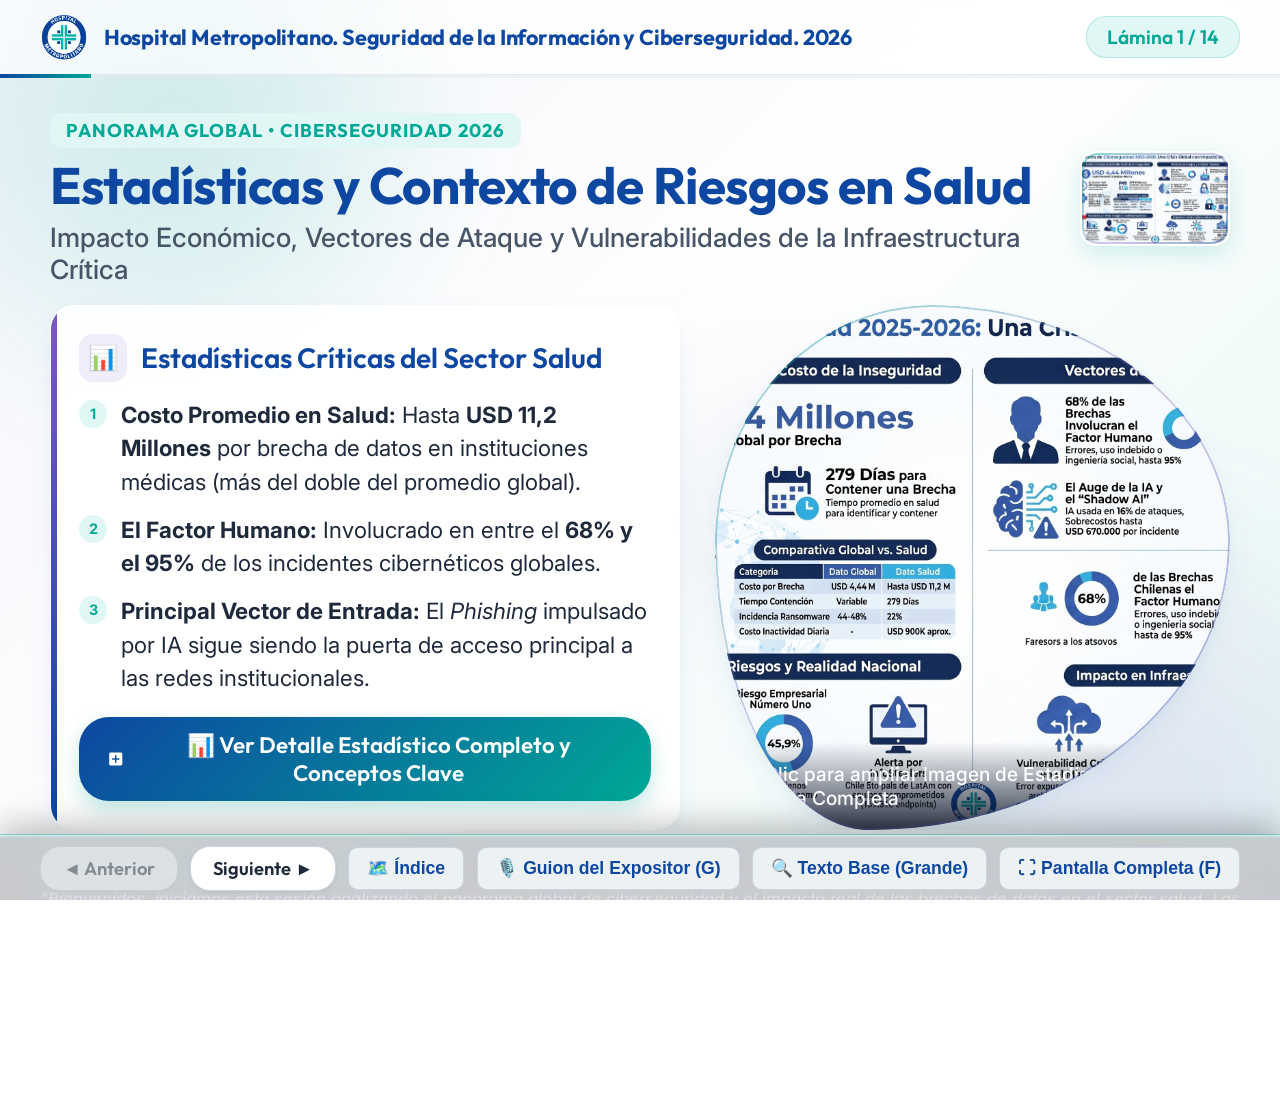
==== index.html @ fcf33ca7 "Inicializar proyecto de presentacion ciberseguridad hospitalaria y estadisticas 2026" ====
<!DOCTYPE html>
<html lang="es">

<head>
  <meta charset="UTF-8">
  <meta name="viewport" content="width=device-width, initial-scale=1.0">
  <title>Hospital Metropolitano. Seguridad de la Información y Ciberseguridad. 2026</title>
  <meta name="description"
    content="Presentación Institucional sobre Marco Normativo de Ciberseguridad y Protección de Datos en el Hospital Metropolitano 2026.">
  <link rel="stylesheet" href="styles.css">
</head>

<body>

  <!-- Formas Fluidas de Fondo (Fluid Motion BG) -->
  <div class="bg-blob blob-1"></div>
  <div class="bg-blob blob-2"></div>
  <div class="bg-blob blob-3"></div>

  <!-- Header Institucional Fijo -->
  <header class="app-header">
    <div class="header-branding">
      <img src="logo.png" alt="Logo Hospital Metropolitano" class="header-logo">
      <div class="header-title-exact">Hospital Metropolitano. Seguridad de la Información y Ciberseguridad. 2026</div>
    </div>
    <div class="header-status">
      <div class="slide-counter-badge">
        Lámina <span id="currentSlideBadge">1</span> / <span id="totalSlidesBadge">11</span>
      </div>
    </div>
  </header>

  <!-- Barra de Progreso Superior -->
  <div class="progress-bar-container">
    <div class="progress-bar-fill" id="progressBarFill"></div>
  </div>

  <!-- Viewport de Presentación Principal -->
  <main class="presentation-viewport">

    <!-- ==================== LÁMINA 1 (NUEVA: ESTADÍSTICAS Y PANORAMA) ==================== -->
    <section class="slide active" id="slide-1"
      data-speaker-notes="&quot;Bienvenidos. Iniciamos esta sesión analizando el panorama global de ciberseguridad y el impacto real de las brechas de datos en el sector salud. Las estadísticas globales revelan que un ataque a una institución sanitaria genera costos superiores a los 11 millones de dólares y que en el 95% de los casos el factor humano es determinante. Revisa el detalle estadístico interactivo en el botón a continuación.&quot;">
      <div class="slide-title-group-with-image">
        <div>
          <span class="slide-tag">Panorama Global • Ciberseguridad 2026</span>
          <h1 class="slide-h1">Estadísticas y Contexto de Riesgos en Salud</h1>
          <p class="slide-subtitle">Impacto Económico, Vectores de Ataque y Vulnerabilidades de la Infraestructura
            Crítica</p>
        </div>
        <div class="cinematic-title-thumbnail">
          <img src="imagenes/estadisticas.jpg" alt="Estadísticas de Ciberseguridad 2026"
            onerror="this.src='imagenes/photo-1674669009418-2643aa58b11b.avif'">
        </div>
      </div>

      <div class="slide-grid-2">
        <div class="fluid-card fluid-card-purple">
          <div class="card-header">
            <div class="card-icon card-icon-lavender">📊</div>
            <h2 class="card-h2">Estadísticas Críticas del Sector Salud</h2>
          </div>
          <div class="card-body">
            <ul class="feature-list">
              <li class="feature-item">
                <span class="feature-bullet">1</span>
                <div>
                  <strong>Costo Promedio en Salud:</strong>
                  Hasta <strong>USD 11,2 Millones</strong> por brecha de datos en instituciones médicas (más del doble
                  del promedio global).
                </div>
              </li>
              <li class="feature-item">
                <span class="feature-bullet">2</span>
                <div>
                  <strong>El Factor Humano:</strong>
                  Involucrado en entre el <strong>68% y el 95%</strong> de los incidentes cibernéticos globales.
                </div>
              </li>
              <li class="feature-item">
                <span class="feature-bullet">3</span>
                <div>
                  <strong>Principal Vector de Entrada:</strong>
                  El <em>Phishing</em> impulsado por IA sigue siendo la puerta de acceso principal a las redes
                  institucionales.
                </div>
              </li>
            </ul>

            <button class="popup-btn" onclick="openModal('modalEstadisticas')"
              style="margin-top: 22px; width: 100%; justify-content: center;">
              <svg viewBox="0 0 24 24">
                <path
                  d="M19 3H5c-1.1 0-2 .9-2 2v14c0 1.1.9 2 2 2h14c1.1 0 2-.9 2-2V5c0-1.1-.9-2-2-2zm-2 10h-4v4h-2v-4H7v-2h4V7h2v4h4v2z" />
              </svg>
              📊 Ver Detalle Estadístico Completo y Conceptos Clave
            </button>
          </div>
        </div>

        <div class="fluid-image-wrapper organic-shape-mask" onclick="openModal('modalImgEstadisticas')"
          style="cursor: pointer;" title="Haz clic para ampliar la imagen a pantalla completa">
          <img src="imagenes/estadisticas.jpg" onerror="this.src='imagenes/estadisticas.png'"
            alt="Estadísticas de Ciberseguridad y Brechas de Datos">
          <div class="fluid-image-overlay">
            🔍 Clic para ampliar Imagen de Estadísticas a Pantalla Completa
          </div>
        </div>
      </div>
    </section>

    <!-- ==================== LÁMINA 2 ==================== -->
    <section class="slide" id="slide-2"
      data-speaker-notes="&quot;Buenos días / tardes. La presente sesión aborda las exigencias legales que rigen el tratamiento de la información y la infraestructura digital en nuestra institución. El cumplimiento de estas normas es obligatorio para todo el personal, independientemente de su régimen contractual. Analizaremos las implicancias jurídicas directas sobre el puesto de trabajo y las conductas requeridas para dar cumplimiento al marco regulatorio vigente.&quot;">
      <div class="slide-title-group">
        <span class="slide-tag">Parte 1 • Diapositiva 1</span>
        <h1 class="slide-h1">Marco Normativo de Ciberseguridad y Protección de Datos</h1>
        <p class="slide-subtitle">Cumplimiento de Obligaciones Legales Institucionales (Ley N° 21.663 y Ley N° 21.719)
        </p>
      </div>

      <div class="slide-grid-2">
        <div class="fluid-card">
          <div class="card-header">
            <div class="card-icon">🏛️</div>
            <h2 class="card-h2">Lineamientos Estratégicos Institucionales</h2>
          </div>
          <div class="card-body">
            <ul class="feature-list">
              <li class="feature-item">
                <span class="feature-bullet">1</span>
                <div>
                  <strong>Clasificación del Hospital como OIV:</strong>
                  El Hospital Metropolitano está categorizado legalmente como <em>Operador de Importancia Vital
                    (OIV)</em> bajo el nuevo ecosistema de ciberseguridad nacional.
                </div>
              </li>
              <li class="feature-item">
                <span class="feature-bullet">2</span>
                <div>
                  <strong>Responsabilidad Individual Nominativa:</strong>
                  Obligatoriedad de cumplimiento de controles técnicos e instructivos sectoriales para todo el personal
                  clínico, administrativo y de apoyo.
                </div>
              </li>
              <li class="feature-item">
                <span class="feature-bullet">3</span>
                <div>
                  <strong>Continuidad Asistencial Garantizada:</strong>
                  La ciberseguridad es un componente esencial de la seguridad del paciente y de la resiliencia operativa
                  del servicio de salud.
                </div>
              </li>
            </ul>
          </div>
        </div>

        <div class="fluid-image-wrapper organic-shape-mask">
          <img src="imagenes/photo-1691318043266-4c673ed13b8f.avif" alt="Personal médico en hospital">
          <div class="fluid-image-overlay">
            Hospital Metropolitano • Infraestructura Crítica de Salud
          </div>
        </div>
      </div>
    </section>

    <!-- ==================== LÁMINA 3 ==================== -->
    <section class="slide" id="slide-3"
      data-speaker-notes="&quot;Bajo la Ley N° 21.663, el hospital está clasificado como Operador de Importancia Vital. La ley obliga a mantener la operación continua de los sistemas y a reportar cualquier evento anómalo dentro de un límite estricto de 3 horas. La detección oportuna en el equipo de usuario es el insumo inicial necesario para activar el protocolo de contención institucional. Despleguemos el detalle técnico de esta ley.&quot;">
      <div class="slide-title-group">
        <span class="slide-tag">Parte 1 • Diapositiva 2</span>
        <h1 class="slide-h1">Ley Marco de Ciberseguridad N° 21.663: Exigencias y Tiempos de Respuesta</h1>
        <p class="slide-subtitle">Obligaciones Legales como Operador de Importancia Vital (OIV)</p>
      </div>

      <div class="slide-grid-2">
        <div class="fluid-card">
          <div class="card-header">
            <div class="card-icon">⚡</div>
            <h2 class="card-h2">Exigencias Directas de la Ley N° 21.663</h2>
          </div>
          <div class="card-body">
            <ul class="feature-list">
              <li class="feature-item">
                <span class="feature-bullet">A</span>
                <div>
                  <strong>Categoría Oficial:</strong> Servicio Esencial / Operador de Importancia Vital (OIV).
                </div>
              </li>
              <li class="feature-item">
                <span class="feature-bullet">B</span>
                <div>
                  <strong>Implementación Continua:</strong> Mantenimiento de medidas avanzadas de ciberseguridad y
                  planes de continuidad operacional probados.
                </div>
              </li>
              <li class="feature-item">
                <span class="feature-bullet">C</span>
                <div>
                  <strong>Ventana de Reporte Crítica:</strong> Notificación obligatoria de incidentes significativos a
                  la ANCI y CSIRT Nacional dentro del plazo máximo de <strong>3 horas</strong> desde su detección.
                </div>
              </li>
            </ul>

            <button class="popup-btn" onclick="openModal('modalPop1')">
              <svg viewBox="0 0 24 24">
                <path
                  d="M12 2C6.48 2 2 6.48 2 12s4.48 10 10 10 10-4.48 10-10S17.52 2 12 2zm1 15h-2v-6h2v6zm0-8h-2V7h2v2z" />
              </svg>
              💬 Pop-up Interactivo 1: Detalle Normativo Ley N° 21.663 y Decreto N° 295
            </button>
          </div>
        </div>

        <div class="fluid-image-wrapper organic-shape-2">
          <img src="imagenes/photo-1599045118108-bf9954418b76.avif" alt="Centro de datos e infraestructura de red">
          <div class="fluid-image-overlay">
            Infraestructura de Servidores Críticos y Redes del Hospital
          </div>
        </div>
      </div>
    </section>

    <!-- ==================== LÁMINA 4 ==================== -->
    <section class="slide" id="slide-4"
      data-speaker-notes="&quot;El tratamiento de los datos personales y de salud está regulado por la Ley N° 20.584 y la Ley N° 21.719. El acceso a las bases de datos corporativas está limitado al principio de necesidad de saber y al rol asignado a la función del trabajador. Toda consulta en el sistema queda registrada en bitácoras de auditoría no modificables. Veamos los derechos y deberes asociados en el siguiente pop-up.&quot;">
      <div class="slide-title-group">
        <span class="slide-tag">Parte 1 • Diapositiva 3</span>
        <h1 class="slide-h1">Leyes N° 20.584 y N° 21.719 – Tratamiento de Datos Personales</h1>
        <p class="slide-subtitle">Privacidad de Datos y Control de Acceso por Rol (RBAC)</p>
      </div>

      <div class="slide-grid-2">
        <div class="fluid-card fluid-card-purple">
          <div class="card-header">
            <div class="card-icon card-icon-lavender">🛡️</div>
            <h2 class="card-h2">Resguardo de Información y Datos Sensibles</h2>
          </div>
          <div class="card-body">
            <ul class="feature-list">
              <li class="feature-item">
                <span class="feature-bullet">1</span>
                <div>
                  <strong>Ley N° 20.584:</strong> Reserva legal de la Ficha Clínica y trazabilidad de registros médicos
                  del paciente.
                </div>
              </li>
              <li class="feature-item">
                <span class="feature-bullet">2</span>
                <div>
                  <strong>Ley N° 21.719:</strong> Clasificación explícita de todos los datos de salud como <em>datos
                    sensibles</em> bajo especial protección legal.
                </div>
              </li>
              <li class="feature-item">
                <span class="feature-bullet">3</span>
                <div>
                  <strong>Auditabilidad Nominativa:</strong> Registro sistemático e imborrable de accesos (logs) en
                  sistemas vinculados a la identidad individual.
                </div>
              </li>
            </ul>

            <button class="popup-btn" onclick="openModal('modalPop2')">
              <svg viewBox="0 0 24 24">
                <path
                  d="M12 2C6.48 2 2 6.48 2 12s4.48 10 10 10 10-4.48 10-10S17.52 2 12 2zm1 15h-2v-6h2v6zm0-8h-2V7h2v2z" />
              </svg>
              💬 Pop-up Interactivo 2: Detalle Normativo Ley N° 21.719 y Ley N° 20.584
            </button>
          </div>
        </div>

        <div class="fluid-image-wrapper organic-shape-3">
          <img src="imagenes/photo-1516574187841-cb9cc2ca948b.avif" alt="Atención clínica bedside con tablet">
          <div class="fluid-image-overlay">
            Ficha Clínica Digital y Privacidad en la Atención al Paciente
          </div>
        </div>
      </div>
    </section>

    <!-- ==================== LÁMINA 5 ==================== -->
    <section class="slide" id="slide-5"
      data-speaker-notes="&quot;El Ministerio de Salud operativiza estas leyes mediante el Instructivo ITS-NC-007 y sus resoluciones complementarias. Este marco establece normas de obligatorio cumplimiento: prohibición absoluta de compartir credenciales, uso obligatorio de autenticación multifactor y el bloqueo sistemático de la pantalla al ausentarse de la estación de trabajo. Revisemos las exigencias operativas específicas.&quot;">
      <div class="slide-title-group">
        <span class="slide-tag">Parte 1 • Diapositiva 4</span>
        <h1 class="slide-h1">Instructivos MINSAL y Políticas Locales</h1>
        <p class="slide-subtitle">Estándares Técnicos Directos: ITS-NC-007 y Políticas SGSI</p>
      </div>

      <div class="slide-grid-2">
        <div class="fluid-card">
          <div class="card-header">
            <div class="card-icon">🔑</div>
            <h2 class="card-h2">Controles Técnicos del Sector Salud</h2>
          </div>
          <div class="card-body">
            <ul class="feature-list">
              <li class="feature-item">
                <span class="feature-bullet">1</span>
                <div>
                  <strong>Instructivo ITS-NC-007 v2.0:</strong> Estándares mínimos de ciberseguridad sectorial para
                  instituciones de salud pública y privada.
                </div>
              </li>
              <li class="feature-item">
                <span class="feature-bullet">2</span>
                <div>
                  <strong>Política PS-NC-007:</strong> Control físico y visual estricto de escritorios y pantallas
                  limpias en todos los puestos de trabajo.
                </div>
              </li>
              <li class="feature-item">
                <span class="feature-bullet">3</span>
                <div>
                  <strong>Control de Identidad:</strong> Credenciales nominativas e intransferibles + Autenticación
                  Multifactor (MFA) obligatoria en todos los accesos.
                </div>
              </li>
            </ul>

            <button class="popup-btn" onclick="openModal('modalPop3')">
              <svg viewBox="0 0 24 24">
                <path
                  d="M12 2C6.48 2 2 6.48 2 12s4.48 10 10 10 10-4.48 10-10S17.52 2 12 2zm1 15h-2v-6h2v6zm0-8h-2V7h2v2z" />
              </svg>
              💬 Pop-up Interactivo 3: Detalle de Instructivos MINSAL y Normativa Complementaria
            </button>
          </div>
        </div>

        <div class="fluid-image-wrapper organic-shape-mask">
          <img src="imagenes/E104GZA6.avif" alt="Integración digital de sistemas médicos">
          <div class="fluid-image-overlay">
            Sistemas Digitales de Salud Integrados bajo Norma MINSAL
          </div>
        </div>
      </div>
    </section>

    <!-- ==================== LÁMINA 6 ==================== -->
    <section class="slide" id="slide-6"
      data-speaker-notes="&quot;A continuación revisamos la matriz de conductas según el marco normativo vigente. Cada exigencia legal o técnica exige abandonar conductas inapropiadas que constituyen infracciones graves y adoptar las conductas apropiadas de cumplimiento en el día a día.&quot;">
      <div class="slide-title-group-with-image">
        <div>
          <span class="slide-tag">Parte 2</span>
          <h1 class="slide-h1">Ejemplos de Conductas Según Marco Normativo</h1>
          <p class="slide-subtitle">Matriz Comparativa de Infracciones vs Conductas de Cumplimiento</p>
        </div>
        <div class="cinematic-title-thumbnail">
          <img src="imagenes/E108C0F5.avif" alt="Cumplimiento normativo y supervisión">
        </div>
      </div>

      <div class="table-wrapper">
        <table class="custom-table">
          <thead>
            <tr>
              <th style="width: 18%;">Ámbito Normativo</th>
              <style>
                .custom-table th {
                  background: linear-gradient(90deg, #0d47a1 0%, #00a896 100%);
                }
              </style>
              <th style="width: 25%;">Exigencia Legal / Técnica</th>
              <th style="width: 28%;">❌ Conducta Inapropiada (Infracción)</th>
              <th style="width: 29%;">✅ Conducta Apropiada (Cumplimiento)</th>
            </tr>
          </thead>
          <tbody>
            <tr>
              <td><strong>Ley N° 21.663 (OIV)</strong></td>
              <td>Continuidad operativa y reporte inmediato de incidentes en <strong>≤ 3 horas</strong>.</td>
              <td><span class="tag-bad">Infracción</span> Ocultar comportamientos anómalos o bloqueos de pantalla por
                extorsión para evitar fiscalizaciones.</td>
              <td><span class="tag-good">Cumplimiento</span> Notificar de forma inmediata a Soporte TI / CISO tras
                detectar un fallo o mensaje inusual.</td>
            </tr>
            <tr>
              <td><strong>Ley N° 21.719 / N° 20.584</strong></td>
              <td>Resguardo de datos sensibles y acceso exclusivo por rol asignado (RBAC).</td>
              <td><span class="tag-bad">Infracción</span> Consultar registros o historiales de terceros por interés
                personal, familiar o curioso.</td>
              <td><span class="tag-good">Cumplimiento</span> Acceder únicamente a la información requerida de forma
                estricta para el cumplimiento de las funciones del cargo.</td>
            </tr>
            <tr>
              <td><strong>ITS-NC-007 (MINSAL)</strong></td>
              <td>Credenciales nominativas e implementación de MFA.</td>
              <td><span class="tag-bad">Infracción</span> Compartir el usuario y clave con compañeros de turno o
                practicantes.</td>
              <td><span class="tag-good">Cumplimiento</span> Ingresar exclusivamente con cuenta propia y validar el
                acceso mediante el segundo factor autorizado (MFA).</td>
            </tr>
            <tr>
              <td><strong>Política PS-NC-007</strong></td>
              <td>Control físico y visual de las estaciones de trabajo.</td>
              <td><span class="tag-bad">Infracción</span> Ausentarse del escritorio dejando la sesión de usuario abierta
                o anotar claves en soportes físicos visibles.</td>
              <td><span class="tag-good">Cumplimiento</span> Bloquear la sesión del sistema (Win + L) al levantarse del
                puesto y resguardar claves en gestores autorizados.</td>
            </tr>
            <tr>
              <td><strong>Política PS-NC-004</strong></td>
              <td>Uso exclusivo de canales e infraestructura oficial.</td>
              <td><span class="tag-bad">Infracción</span> Enviar archivos con datos institucionales a través de WhatsApp
                o correos personales.</td>
              <td><span class="tag-good">Cumplimiento</span> Almacenar y transmitir documentos utilizando repositorios
                oficiales institucionales y correo corporativo.</td>
            </tr>
          </tbody>
        </table>
      </div>
    </section>

    <!-- ==================== LÁMINA 7 ==================== -->
    <section class="slide" id="slide-7"
      data-speaker-notes="&quot;Esta tabla sintética clasifica los incidentes en 4 dimensiones estratégicas: Factor Humano, Resiliencia Tecnológica, Procesos y Ecosistema de Terceros, permitiendo identificar la palanca de gestión específica para cada tipo de riesgo.&quot;">
      <div class="slide-title-group-with-image">
        <div>
          <span class="slide-tag">Parte 3</span>
          <h1 class="slide-h1">Clasificación Sintética de Incidentes de Ciberseguridad</h1>
          <p class="slide-subtitle">Estructura Analítica para la Gestión Ejecutiva del Hospital</p>
        </div>
        <div class="cinematic-title-thumbnail">
          <img src="imagenes/premium_photo-1674669009418-2643aa58b11b.avif" alt="Dashboard ejecutivo de ciberseguridad">
        </div>
      </div>

      <div class="slide-grid-4">
        <div class="fluid-card">
          <div class="card-header">
            <div class="card-icon">🧠</div>
            <h2 class="card-h2">1. Factor Humano y Conducta</h2>
          </div>
          <div class="card-body">
            <p><strong>Enfoque:</strong> Impacto de acciones, errores o falta de conciencia de las personas.</p>
            <p><strong>Subcategorías:</strong> Ingeniería Social (Phishing/Vishing), Contraseñas débiles/compartidas,
              Fuga de datos humana, Shadow IT/BYOD.</p>
            <p style="color: var(--color-primary-teal); font-weight: 600;">🛠️ Palanca: Concientización, simulaciones y
              políticas de uso aceptable.</p>
          </div>
        </div>

        <div class="fluid-card">
          <div class="card-header">
            <div class="card-icon">💻</div>
            <h2 class="card-h2">2. Resiliencia Tecnológica</h2>
          </div>
          <div class="card-body">
            <p><strong>Enfoque:</strong> Efectividad de controles automatizados e infraestructura.</p>
            <p><strong>Subcategorías:</strong> Vulnerabilidades sin parchar, Fallas perimetrales (firewalls),
              Malware/Ransomware en endpoints, Errores cloud.</p>
            <p style="color: var(--color-primary-teal); font-weight: 600;">🛠️ Palanca: Gestión de parches, Hardening y
              EDR/XDR.</p>
          </div>
        </div>

        <div class="fluid-card">
          <div class="card-header">
            <div class="card-icon">⚙️</div>
            <h2 class="card-h2">3. Procesos y Operación</h2>
          </div>
          <div class="card-body">
            <p><strong>Enfoque:</strong> Madurez de procedimientos internos, detección y respuesta.</p>
            <p><strong>Subcategorías:</strong> Errores en gestión de cambios, Demoras en detección/contención
              (MTTD/MTTR), Fallas en respaldos.</p>
            <p style="color: var(--color-primary-teal); font-weight: 600;">🛠️ Palanca: Monitoreo SOC, Backups
              inmutables y pruebas de continuidad.</p>
          </div>
        </div>

        <div class="fluid-card">
          <div class="card-header">
            <div class="card-icon">🔗</div>
            <h2 class="card-h2">4. Ecosistema de Terceros</h2>
          </div>
          <div class="card-body">
            <p><strong>Enfoque:</strong> Riesgo heredado de proveedores y cadena de suministro.</p>
            <p><strong>Subcategorías:</strong> Ataques a proveedores de software, Incumplimiento normativo de terceros,
              Cuentas de proveedores sin control.</p>
            <p style="color: var(--color-primary-teal); font-weight: 600;">🛠️ Palanca: Auditorías, PAM para terceros y
              cláusulas contractuales SLA.</p>
          </div>
        </div>
      </div>
    </section>

    <!-- ==================== LÁMINA 8 ==================== -->
    <section class="slide" id="slide-8"
      data-speaker-notes="&quot;Revisamos los consejos prácticos en gestión de identidad. El uso de credenciales simples o compartidas es una causa directa de incidentes graves. Las credenciales corporativas constituyen una firma legal estricta y nominativa.&quot;">
      <div class="slide-title-group-with-image">
        <div>
          <span class="slide-tag">Parte 4 • Sección 1</span>
          <h1 class="slide-h1">Identidad, Autenticación y Gestión de Claves</h1>
          <p class="slide-subtitle">Errores Comunes vs Buenas Prácticas y Razones de Riesgo (Normativa OIV / MINSAL)</p>
        </div>
        <div class="cinematic-title-thumbnail">
          <img src="imagenes/photo-1584820927498-cfe5211fd8bf.avif" alt="Seguridad de identidad y teclado">
        </div>
      </div>

      <div class="practice-grid">
        <div class="practice-card-bad">
          <div class="practice-title-bad">❌ Errores Comunes</div>
          <ul>
            <li><strong>Homologación de credenciales:</strong> Reutilizar la contraseña corporativa en banca en línea,
              e-commerce o ClaveÚnica.</li>
            <li><strong>Préstamo de accesos:</strong> Entregar el usuario y clave a terceros para agilizar tareas
              operativas.</li>
            <li><strong>Aprobación ciega de MFA:</strong> Aprobar notificaciones push en el teléfono personal sin estar
              iniciando sesión activamente.</li>
          </ul>
        </div>

        <div class="practice-card-good">
          <div class="practice-title-good">✅ Buenas Prácticas y Razones de Riesgo</div>
          <div class="practice-list">
            <div class="practice-item">
              <div class="practice-text"><strong>1. Gestores de contraseñas autorizados:</strong> Crear cadenas
                complejas (mínimo 12 caracteres, mayúsculas, minúsculas, números y símbolos).</div>
              <div class="risk-callout">🛑 <strong>Riesgo OIV:</strong> Claves simples son descifradas en segundos por
                ataques de fuerza bruta automatizados.</div>
            </div>

            <div class="practice-item">
              <div class="practice-text"><strong>2. Separación estricta de identidades:</strong> Desvincular clave
                personal de la cuenta institucional.</div>
              <div class="risk-callout">🛑 <strong>Riesgo OIV:</strong> Evita el ataque de Credential Stuffing ante
                filtraciones externas.</div>
            </div>

            <div class="practice-item">
              <div class="practice-text"><strong>3. Validar manualmente cada MFA:</strong> Rechazar notificaciones no
                gatilladas por el usuario.</div>
              <div class="risk-callout">🛑 <strong>Riesgo OIV:</strong> Protege contra técnicas de "MFA Fatigue"
                (bombardeo de solicitudes).</div>
            </div>

            <div class="practice-item">
              <div class="practice-text"><strong>4. Firma Legal Nominativa:</strong> La credencial es intransferible.
              </div>
              <div class="risk-callout">🛑 <strong>Riesgo OIV:</strong> Las bitácoras de auditoría (logs) lo señalarán
                como responsable directo ante delitos.</div>
            </div>
          </div>
        </div>
      </div>
    </section>

    <!-- ==================== LÁMINA 9 ==================== -->
    <section class="slide" id="slide-9"
      data-speaker-notes="&quot;El correo electrónico representa el vector de entrada del 90% de los ataques de Ransomware en el sector público. Inspeccionar hipervínculos antes de hacer clic y notificar mensajes sospechosos es la primera línea de defensa hospitalaria.&quot;">
      <div class="slide-title-group-with-image">
        <div>
          <span class="slide-tag">Parte 4 • Sección 2</span>
          <h1 class="slide-h1">Correo Electrónico, Phishing y Reputación Web</h1>
          <p class="slide-subtitle">Prevención de Ingeniería Social e Infección por Phishing</p>
        </div>
        <div class="cinematic-title-thumbnail">
          <img src="imagenes/photo-1633265486064-086b219458ec.avif" alt="Candado digital de ciberseguridad">
        </div>
      </div>

      <div class="practice-grid">
        <div class="practice-card-bad">
          <div class="practice-title-bad">❌ Errores Comunes</div>
          <ul>
            <li><strong>Validación solo por nombre visible:</strong> Confiar en remitentes sin verificar la dirección de
              correo real.</li>
            <li><strong>Ganchos de urgencia:</strong> Caer ante amenazas de "cierre inmediato de cuenta",
              "notificaciones judiciales" o "facturas pendientes".</li>
            <li><strong>Registro externo:</strong> Usar el correo institucional en promociones, comercios o redes
              sociales personales.</li>
          </ul>
        </div>

        <div class="practice-card-good">
          <div class="practice-title-good">✅ Buenas Prácticas y Razones de Riesgo</div>
          <div class="practice-list">
            <div class="practice-item">
              <div class="practice-text"><strong>1. Inspección de enlaces (Hover Check):</strong> Verificar dominios
                oficiales <code>.gob.cl</code> o <code>.cl</code>.</div>
              <div class="risk-callout">🛑 <strong>Riesgo OIV:</strong> El 90% del Ransomware se inicia con un clic en
                Phishing descargando un script malicioso.</div>
            </div>

            <div class="practice-item">
              <div class="practice-text"><strong>2. Ignorar presión de urgencia:</strong> Ninguna entidad pública
                solicita claves urgentes por correo.</div>
              <div class="risk-callout">🛑 <strong>Riesgo OIV:</strong> La ingeniería social busca anular el pensamiento
                crítico a través del pánico.</div>
            </div>

            <div class="practice-item">
              <div class="practice-text"><strong>3. Botón de reporte de Phishing / CISO:</strong> Reportar
                inmediatamente.</div>
              <div class="risk-callout">🛑 <strong>Riesgo OIV:</strong> Permite a TI bloquear el dominio malicioso a
                nivel perimetral para todo el hospital.</div>
            </div>
          </div>
        </div>
      </div>
    </section>

    <!-- ==================== LÁMINA 10 ==================== -->
    <section class="slide" id="slide-10"
      data-speaker-notes="&quot;El control de la superficie de ataque implica proteger lo que publicamos y cómo manejamos el puesto de trabajo. Bloquear la pantalla al ausentarse (Win + L) evita el compromiso físico.&quot;">
      <div class="slide-title-group-with-image">
        <div>
          <span class="slide-tag">Parte 4 • Sección 3</span>
          <h1 class="slide-h1">Redes Sociales, Privacidad y Superficie de Ataque</h1>
          <p class="slide-subtitle">Protección del Puesto de Trabajo y Prevención de Fugas OSINT</p>
        </div>
        <div class="cinematic-title-thumbnail">
          <img src="imagenes/photo-1530497610245-94d3c16cda28.avif" alt="Smartphone y estetoscopio">
        </div>
      </div>

      <div class="practice-grid">
        <div class="practice-card-bad">
          <div class="practice-title-bad">❌ Errores Comunes</div>
          <ul>
            <li><strong>Exposición visual de pantallas:</strong> Fotos o videos en redes donde se aprecian datos de
              pacientes o software.</li>
            <li><strong>Comentarios técnicos públicos:</strong> Revelar marcas de antivirus, versión de SO o red del
              hospital en foros.</li>
            <li><strong>Grupos de mensajería no oficiales:</strong> Enviar documentos reservados por WhatsApp personal.
            </li>
          </ul>
        </div>

        <div class="practice-card-good">
          <div class="practice-title-good">✅ Buenas Prácticas y Razones de Riesgo</div>
          <div class="practice-list">
            <div class="practice-item">
              <div class="practice-text"><strong>1. Escritorio y Pantalla Limpia:</strong> No fotografiar ni grabar
                estaciones de trabajo encendidas.</div>
              <div class="risk-callout">🛑 <strong>Riesgo OIV:</strong> Evita que ciberdelincuentes apliquen OSINT para
                planificar ataques dirigidos.</div>
            </div>

            <div class="practice-item">
              <div class="practice-text"><strong>2. Bloqueo de sesión (Win + L):</strong> Bloquear la pantalla al
                ausentarse, aunque sean segundos.</div>
              <div class="risk-callout">🛑 <strong>Riesgo OIV:</strong> Evita la intrusión física y la instalación de
                Keyloggers por USB.</div>
            </div>

            <div class="practice-item">
              <div class="practice-text"><strong>3. Repositorios Oficiales Institucionales:</strong> Prohibido el uso de
                nubes o mensajería privada.</div>
              <div class="risk-callout">🛑 <strong>Riesgo OIV:</strong> Evita fugas de datos confidenciales en
                servidores externos no gestionados.</div>
            </div>
          </div>
        </div>
      </div>
    </section>

    <!-- ==================== LÁMINA 11 ==================== -->
    <section class="slide" id="slide-11"
      data-speaker-notes="&quot;Los dispositivos físicos y las conexiones remotas deben mantenerse bajo estricto control corporativo. Está prohibido el uso de pendrives personales y la desactivación del antivirus local.&quot;">
      <div class="slide-title-group-with-image">
        <div>
          <span class="slide-tag">Parte 4 • Sección 4</span>
          <h1 class="slide-h1">Dispositivos, Almacenamiento y Conexiones</h1>
          <p class="slide-subtitle">Seguridad de Hardware, Redes Remotas y Respaldos Corporativos</p>
        </div>
        <div class="cinematic-title-thumbnail">
          <img src="imagenes/photo-1584433144859-1fc3ab64a957.avif" alt="Estación de trabajo y laboratorio">
        </div>
      </div>

      <div class="practice-grid">
        <div class="practice-card-bad">
          <div class="practice-title-bad">❌ Errores Comunes</div>
          <ul>
            <li><strong>Unidades extraíbles personales:</strong> Conectar pendrives o discos USB externos en
              computadores de la red.</li>
            <li><strong>Wi-Fi pública sin VPN:</strong> Trabajar en redes abiertas sin activar la VPN corporativa.</li>
            <li><strong>Alteración de agentes de seguridad:</strong> Intentar desactivar o modificar el antivirus/EDR
              local.</li>
          </ul>
        </div>

        <div class="practice-card-good">
          <div class="practice-title-good">✅ Buenas Prácticas y Razones de Riesgo</div>
          <div class="practice-list">
            <div class="practice-item">
              <div class="practice-text"><strong>1. Prohibición de pendrives personales:</strong> Usar únicamente
                canales autorizados.</div>
              <div class="risk-callout">🛑 <strong>Riesgo OIV:</strong> Los USB son el vector primario de propagación
                silenciosa de malware AutoRun.</div>
            </div>

            <div class="practice-item">
              <div class="practice-text"><strong>2. VPN Corporativa con Cifrado y MFA:</strong> Obligatoria en
                conexiones fuera del hospital.</div>
              <div class="risk-callout">🛑 <strong>Riesgo OIV:</strong> Bloquea ataques Man-in-the-Middle y la captura
                de credenciales en redes abiertas.</div>
            </div>

            <div class="practice-item">
              <div class="practice-text"><strong>3. Nube Institucional (OneDrive/SharePoint):</strong> Evitar guardar
                archivos únicos en el disco C:.</div>
              <div class="risk-callout">🛑 <strong>Riesgo OIV:</strong> Los discos locales no tienen respaldo inmutable
                ante ataques de Ransomware.</div>
            </div>
          </div>
        </div>
      </div>
    </section>

    <!-- ==================== LÁMINA 12 ==================== -->
    <section class="slide" id="slide-12"
      data-speaker-notes="&quot;A continuación analizamos el marco estructural de un ciberataque a través de sus 7 fases de intrusión o Cyber Kill Chain. El atacante comienza recopilando información expuesta (Reconocimiento), prepara diccionarios de claves (Armamentización), logra el acceso inicial mediante fuerza bruta o la falta de MFA (Explotación), establece persistencia e instala puertas traseras (Instalación), eleva privilegios a Administrador de Dominio, crea un canal constante de Comando y Control (C2) y finalmente ejecuta el impacto mediante exfiltración de datos y cifrado.&quot;">
      <div class="slide-title-group-with-image">
        <div>
          <span class="slide-tag">Marco de Intrusión • Cyber Kill Chain</span>
          <h1 class="slide-h1">Las 7 Fases de la Cadena de Intrusión Cibernética</h1>
          <p class="slide-subtitle">Anatomía Estructural de un Ciberataque a la Infraestructura Hospitalaria</p>
        </div>
        <div class="cinematic-title-thumbnail">
          <img src="imagenes/E108C0F5.avif" alt="Análisis de inteligencia de amenazas">
        </div>
      </div>

      <div class="killchain-grid-container">
        <div class="killchain-card">
          <div class="killchain-card-header">
            <span class="killchain-badge">Fase 1</span>
            <span class="killchain-title">Reconocimiento</span>
          </div>
          <div class="killchain-formal">Nombre Formal: Reconocimiento / Recopilación de Inteligencia</div>
          <p><strong>Qué ocurre:</strong> Recopilación de información pública o expuesta sobre la organización
            (empleados, tecnologías, IPs o paneles de acceso).</p>
          <p style="margin-top: 6px; color: var(--color-navy-dark);"><strong>Caso Hospitalario:</strong> Identificación de accesos remotos expuestos (VPN, SSH o portales web), alimentada por conductas vulnerables del personal: credenciales visibles o anotadas en el puesto de trabajo, uso del correo institucional en sitios personales comprometidos por brechas de datos o publicación de fotos en redes sociales exponiendo pantallas y usuarios del hospital.</p>
        </div>

        <div class="killchain-card">
          <div class="killchain-card-header">
            <span class="killchain-badge">Fase 2</span>
            <span class="killchain-title">Armamentización</span>
          </div>
          <div class="killchain-formal">Nombre Formal: Desarrollo de Recursos (Resource Development / Weaponization)
          </div>
          <p><strong>Qué ocurre:</strong> Preparación de infraestructura y herramientas para el ataque (scripts de
            automatización, diccionarios de claves y payloads).</p>
          <p style="margin-top: 6px; color: var(--color-navy-dark);"><strong>Caso Hospitalario:</strong> Configuración
            de herramientas de fuerza bruta cargadas con diccionarios de claves por defecto (ej. Admin123).</p>
        </div>

        <div class="killchain-card">
          <div class="killchain-card-header">
            <span class="killchain-badge">Fase 3</span>
            <span class="killchain-title">Entrega y Explotación</span>
          </div>
          <div class="killchain-formal">Nombre Formal: Acceso Inicial (Initial Access) y Explotación</div>
          <p><strong>Qué ocurre:</strong> Intento de vulneración del perímetro mediante debilidades humanas o fallas
            técnicas de control.</p>
          <p style="margin-top: 6px; color: var(--color-navy-dark);"><strong>Caso Hospitalario:</strong> Fuerza bruta /
            credential stuffing sin bloqueo de intentos ni MFA; validación exitosa de credencial débil.</p>
        </div>

        <div class="killchain-card">
          <div class="killchain-card-header">
            <span class="killchain-badge">Fase 4</span>
            <span class="killchain-title">Ejecución e Instalación</span>
          </div>
          <div class="killchain-formal">Nombre Formal: Ejecución / Instalación / Persistencia (Persistence)</div>
          <p><strong>Qué ocurre:</strong> Afianzamiento de posición dentro del sistema para garantizar acceso continuo.
          </p>
          <p style="margin-top: 6px; color: var(--color-navy-dark);"><strong>Caso Hospitalario:</strong> Comandos
            internos con rol comprometido y creación de puertas traseras (backdoors) o usuarios ocultos.</p>
        </div>

        <div class="killchain-card">
          <div class="killchain-card-header">
            <span class="killchain-badge">Fase 5</span>
            <span class="killchain-title">Escalamiento de Privilegios</span>
          </div>
          <div class="killchain-formal">Nombre Formal: Escalamiento de Privilegios (Privilege Escalation)</div>
          <p><strong>Qué ocurre:</strong> Explotación de malconfiguraciones del sistema operativo para obtener permisos
            de Administrador (Root / Domain Admin).</p>
          <p style="margin-top: 6px; color: var(--color-navy-dark);"><strong>Caso Hospitalario:</strong> El usuario
            inicial de bajo nivel toma control total de la infraestructura interna hospitalaria.</p>
        </div>

        <div class="killchain-card">
          <div class="killchain-card-header">
            <span class="killchain-badge">Fase 6</span>
            <span class="killchain-title">Comando y Control (C2)</span>
          </div>
          <div class="killchain-formal">Nombre Formal: Comando y Control (Command and Control / C2)</div>
          <p><strong>Qué ocurre:</strong> Establecimiento de canal cifrado de comunicación hacia servidores externos del
            atacante.</p>
          <p style="margin-top: 6px; color: var(--color-navy-dark);"><strong>Caso Hospitalario:</strong> Envío periódico
            de datos (heartbeats) hacia la red externa para mantener el acceso remoto ininterrumpido.</p>
        </div>

        <div class="killchain-card" style="grid-column: span 2;">
          <div class="killchain-card-header">
            <span class="killchain-badge" style="background: var(--color-alert-red);">Fase 7</span>
            <span class="killchain-title" style="color: var(--color-alert-red);">Acciones sobre el Objetivo /
              Monetización</span>
          </div>
          <div class="killchain-formal">Nombre Formal: Acciones sobre Objetivos (Actions on Objectives / Exfiltration &
            Impact)</div>
          <p><strong>Qué ocurre:</strong> Ejecución del propósito malicioso final (robo masivo de información y sabotaje
            de la operación).</p>
          <p style="margin-top: 6px; color: var(--color-navy-dark);"><strong>Caso Hospitalario:</strong> Exfiltración
            masiva de datos sensibles de pacientes, robo de fichas clínicas y despliegue del ransomware que cifra
            servidores y paraliza la atención asistencial.</p>
        </div>
      </div>
    </section>

    <!-- ==================== LÁMINA 13 ==================== -->
    <section class="slide" id="slide-13"
      data-speaker-notes="&quot;Analizamos finalmente la secuencia de detonación de un ataque de Ransomware en 5 fases. Comprender esta progresión demuestra cómo una simple omisión de conducta individual desencadena la paralización completa del hospital.&quot;">
      <div class="slide-title-group-with-image">
        <div>
          <span class="slide-tag">Parte 5 • Diapositiva 13</span>
          <h1 class="slide-h1">Un Paso a Paso de Cómo se Activa un Ransomware</h1>
          <p class="slide-subtitle">Secuencia de Detonación, Fallas de Control e Impacto Logrado</p>
        </div>
        <div class="cinematic-title-thumbnail">
          <img src="imagenes/photo-1599045118108-bf9954418b76.avif" alt="Servidores bajo amenaza ransomware">
        </div>
      </div>

      <div class="ransomware-timeline">
        <div class="timeline-step">
          <div class="step-number">1</div>
          <div class="step-card">
            <div class="step-title">Fase 1: El Ingreso (Factor Humano)</div>
            <p><strong>El evento:</strong> Se recibe un correo altamente personalizado simulando ser un proveedor
              conocido.</p>
            <p><strong>La falla:</strong> El usuario confía en la apariencia y hace clic en un enlace o adjunto sin
              verificar el canal oficial.</p>
          </div>
        </div>

        <div class="timeline-step">
          <div class="step-number">2</div>
          <div class="step-card">
            <div class="step-title">Fase 2: El Acceso Inicial y Ejecución (Resiliencia Tecnológica)</div>
            <p><strong>El evento:</strong> Se ejecuta un script silencioso (payload) en la estación de trabajo del
              usuario.</p>
            <p><strong>La falla:</strong> Antivirus tradicional no detecta la amenaza día cero y el software carece de
              parches actualizados.</p>
          </div>
        </div>

        <div class="timeline-step">
          <div class="step-number">3</div>
          <div class="step-card">
            <div class="step-title">Fase 3: Movimiento Lateral y Persistencia (Procesos y Operación)</div>
            <p><strong>El evento:</strong> El atacante recopila credenciales en RAM y se desplaza hacia servidores de
              bases de datos críticas.</p>
            <p><strong>La falla:</strong> Demora del SOC en detectar el comportamiento anómalo y falta de segmentación
              de red interna.</p>
          </div>
        </div>

        <div class="timeline-step">
          <div class="step-number">4</div>
          <div class="step-card">
            <div class="step-title">Fase 4: Evasión de Respaldos (Procesos y Terceros)</div>
            <p><strong>El evento:</strong> El atacante neutraliza la capacidad de recuperación antes de detonar el
              cifrado.</p>
            <p><strong>La falla:</strong> Los respaldos (backups) estaban conectados a la misma red y fueron eliminados
              o cifrados primero.</p>
          </div>
        </div>

        <div class="timeline-step">
          <div class="step-number" style="background: #dc2626;">5</div>
          <div class="step-card" style="border-left: 4px solid #dc2626;">
            <div class="step-title" style="color: #dc2626;">Fase 5: El Efecto Final (Impacto Logrado por el Atacante)
            </div>
            <p><strong>El evento:</strong> Cifrado masivo de servidores y equipos, exfiltración previa de gigabytes de
              datos confidenciales (extorsión triple).</p>
            <p><strong>Paralización:</strong> Imposibilidad de atender pacientes de manera fluida, pérdidas económicas,
              daño reputacional grave e investigación ANCI.</p>
          </div>
        </div>
      </div>
    </section>

    <!-- ==================== LÁMINA 14 ==================== -->
    <section class="slide" id="slide-14"
      data-speaker-notes="&quot;Para concluir esta presentación, es fundamental sintetizar una realidad que enfrentan las instituciones de salud: si bien los recursos tecnológicos y presupuestarios no siempre son los ideales o de última generación, existe un espacio de protección inmensamente valioso en las conductas del personal. El factor humano no debe verse únicamente como un punto de vulnerabilidad, sino como la primera línea de defensa activa y consciente. Cuando un funcionario duda antes de hacer clic, reporta una anomalía dentro de las 3 horas reglamentarias y mantiene una higiene digital rigurosa, compensa las brechas de la infraestructura y salvaguarda la vida y los datos de nuestros pacientes.&quot;">
      <div class="slide-title-group-with-image">
        <div>
          <span class="slide-tag">Parte 6 • Conclusiones Institucionales</span>
          <h1 class="slide-h1">El Factor Humano como la Barrera Más Efectiva de Protección</h1>
          <p class="slide-subtitle">Resiliencia Operacional: Superando la Brecha Tecnológica mediante Conductas Conscientes</p>
        </div>
        <div class="cinematic-title-thumbnail">
          <img src="imagenes/photo-1516574187841-cb9cc2ca948b.avif" alt="Cultura de Ciberseguridad Hospitalaria" onerror="this.src='logo.png'">
        </div>
      </div>

      <div style="display: grid; grid-template-columns: 1fr 1fr; gap: 24px; margin-top: 10px;">
        
        <!-- Tarjeta 1: La Realidad de la Infraestructura -->
        <div class="practice-item" style="background: rgba(255, 255, 255, 0.9); border-left: 5px solid #0d47a1; padding: 22px; border-radius: var(--radius-md); box-shadow: var(--shadow-soft);">
          <h3 style="color: #0d47a1; font-family: var(--font-heading); font-size: 1.3rem; margin-bottom: 12px; display: flex; align-items: center; gap: 8px;">
            <span>💻</span> La Brecha Tecnológica y sus Limitaciones
          </h3>
          <p style="font-size: 1.05rem; line-height: 1.6; color: var(--color-text-main); margin-bottom: 12px;">
            En el sector salud público, la tecnología enfrenta desafíos reales: presupuestos ajustados, sistemas heredados (<em>legacy</em>) y heterogeneidad de herramientas de protección.
          </p>
          <div style="background: rgba(13, 71, 161, 0.08); padding: 12px 16px; border-radius: 8px; border: 1px solid rgba(13, 71, 161, 0.15); font-size: 0.98rem; color: #0a367c; line-height: 1.5;">
            ⚠️ <strong>Premisa Clave:</strong> La tecnología es una capa de control indispensable, pero por sí sola <strong>nunca es 100% infalible</strong> ni suficiente si las barreras de conducta fallan.
          </div>
        </div>

        <!-- Tarjeta 2: El Cortafuegos Humano -->
        <div class="practice-item" style="background: rgba(255, 255, 255, 0.9); border-left: 5px solid #00a896; padding: 22px; border-radius: var(--radius-md); box-shadow: var(--shadow-soft);">
          <h3 style="color: #0f766e; font-family: var(--font-heading); font-size: 1.3rem; margin-bottom: 12px; display: flex; align-items: center; gap: 8px;">
            <span>🛡️</span> El "Cortafuegos Humano": La Defensa Decisiva
          </h3>
          <p style="font-size: 1.05rem; line-height: 1.6; color: var(--color-text-main); margin-bottom: 12px;">
            Las conductas de los usuarios representan la línea de defensa más ágil y efectiva para neutralizar ciberamenazas antes de que penetren en la red hospitalaria.
          </p>
          <div style="background: rgba(0, 168, 150, 0.08); padding: 12px 16px; border-radius: 8px; border: 1px solid rgba(0, 168, 150, 0.2); font-size: 0.98rem; color: #0f766e; line-height: 1.5;">
            ✅ <strong>Espacio de Protección:</strong> Una actitud vigilante y un reporte oportuno compensan cualquier brecha de infraestructura o retraso en parches de software.
          </div>
        </div>

      </div>

      <!-- Banner de Pilares de Conducta Resiliente -->
      <div style="margin-top: 20px; background: linear-gradient(135deg, rgba(13, 71, 161, 0.06) 0%, rgba(0, 168, 150, 0.08) 100%); border: 1px solid rgba(0, 168, 150, 0.25); border-radius: var(--radius-md); padding: 20px; box-shadow: var(--shadow-soft);">
        <h4 style="font-family: var(--font-heading); color: var(--color-navy-dark); font-size: 1.15rem; margin-bottom: 14px; text-align: center;">
          🚀 Tres Conductas Clave que Transforman la Seguridad del Hospital
        </h4>
        <div style="display: grid; grid-template-columns: repeat(3, 1fr); gap: 16px;">
          
          <div style="background: #ffffff; padding: 14px; border-radius: 10px; border-top: 3px solid #7e57c2; text-align: center; box-shadow: 0 4px 12px rgba(0,0,0,0.05);">
            <div style="font-size: 1.5rem; margin-bottom: 4px;">🧐</div>
            <strong style="color: #6b21a8; font-size: 1rem; display: block; margin-bottom: 4px;">Criterio y Pausa Digital</strong>
            <span style="font-size: 0.9rem; color: #475569; line-height: 1.4; display: block;">Dudar antes de hacer clic y verificar la fuente neutraliza el 90% de los engaños por Phishing.</span>
          </div>

          <div style="background: #ffffff; padding: 14px; border-radius: 10px; border-top: 3px solid #00a896; text-align: center; box-shadow: 0 4px 12px rgba(0,0,0,0.05);">
            <div style="font-size: 1.5rem; margin-bottom: 4px;">⏱️</div>
            <strong style="color: #0f766e; font-size: 1rem; display: block; margin-bottom: 4px;">Reporte Oportuno ANCI</strong>
            <span style="font-size: 0.9rem; color: #475569; line-height: 1.4; display: block;">Alertar anomalías en minutos activa la respuesta del SOC y cumple la ventana legal de 3 horas.</span>
          </div>

          <div style="background: #ffffff; padding: 14px; border-radius: 10px; border-top: 3px solid #0d47a1; text-align: center; box-shadow: 0 4px 12px rgba(0,0,0,0.05);">
            <div style="font-size: 1.5rem; margin-bottom: 4px;">🔐</div>
            <strong style="color: #1e40af; font-size: 1rem; display: block; margin-bottom: 4px;">Higiene de Identidad</strong>
            <span style="font-size: 0.9rem; color: #475569; line-height: 1.4; display: block;">Uso estricto de credenciales personales con MFA, sin exponer claves en papeles ni redes sociales.</span>
          </div>

        </div>
      </div>

    </section>

  </main>

  <!-- Modales Pop-up Técnicos -->

  <!-- MODAL IMAGEN FULLSCREEN ESTADÍSTICAS -->
  <div class="modal-backdrop" id="modalImgEstadisticas" onclick="closeModal('modalImgEstadisticas')"
    style="background: rgba(10, 25, 47, 0.92); backdrop-filter: blur(12px);">
    <div class="modal-container"
      style="max-width: 95vw; max-height: 95vh; padding: 0; background: transparent; border: none; box-shadow: none; display: flex; flex-direction: column; align-items: center; justify-content: center;"
      onclick="event.stopPropagation();">
      <div style="position: absolute; top: 15px; right: 25px; z-index: 10000;">
        <button class="modal-close-btn" onclick="closeModal('modalImgEstadisticas')"
          style="background: #dc2626; color: #fff; border-radius: 50%; width: 48px; height: 48px; font-size: 2rem; line-height: 1; border: 2px solid #fff; box-shadow: 0 4px 15px rgba(0,0,0,0.5); cursor: pointer;">&times;</button>
      </div>
      <div
        style="max-width: 92vw; max-height: 84vh; overflow: hidden; border-radius: 16px; box-shadow: 0 25px 60px rgba(0,0,0,0.6); border: 3px solid rgba(255,255,255,0.9);">
        <img src="imagenes/estadisticas.jpg" onerror="this.src='imagenes/estadisticas.png'"
          alt="Estadísticas Completa a Pantalla Completa"
          style="width: 100%; height: 100%; object-fit: contain; max-height: 84vh; display: block;">
      </div>
      <p
        style="color: #ffffff; margin-top: 14px; font-size: 1.15rem; font-family: var(--font-body); font-weight: 500; text-shadow: 0 2px 4px rgba(0,0,0,0.9); background: rgba(0,0,0,0.7); padding: 8px 24px; border-radius: 24px; border: 1px solid rgba(255,255,255,0.2);">
        🔍 Haz clic en el botón [ X ] superior o presiona ESC para cerrar y volver a la Lámina 1
      </p>
    </div>
  </div>

  <!-- POPUP ESTADÍSTICAS ENRIQUECIDO -->
  <div class="modal-backdrop" id="modalEstadisticas">
    <div class="modal-container" style="max-width: 1100px; max-height: 90vh; overflow-y: auto; background: #0f172a; color: #f8fafc; border: 1px solid rgba(255,255,255,0.15); border-radius: 16px; box-shadow: 0 25px 50px -12px rgba(0, 0, 0, 0.7);">
      <div class="modal-header" style="background: linear-gradient(135deg, #1e293b 0%, #0f172a 100%); padding: 20px 24px; border-bottom: 1px solid rgba(255,255,255,0.1); display: flex; justify-content: space-between; align-items: center; position: sticky; top: 0; z-index: 10;">
        <div>
          <div class="modal-title" style="font-size: 1.4rem; font-weight: 700; color: #38bdf8; font-family: var(--font-heading, sans-serif); display: flex; align-items: center; gap: 10px;">
            <span>📊</span> Panorama Global y Nacional de Ciberseguridad: Estadísticas Críticas
          </div>
          <div style="font-size: 0.88rem; color: #94a3b8; margin-top: 4px;">
            Reporte consolidado de fuentes internacionales y nacionales (IBM, ENISA, ANCI Chile, Verizon DBIR, CIPER, Stanford, Entel Digital, CPR)
          </div>
        </div>
        <button class="modal-close-btn" onclick="closeModal('modalEstadisticas')" style="background: rgba(255,255,255,0.1); color: #fff; border: 1px solid rgba(255,255,255,0.2); width: 36px; height: 36px; border-radius: 50%; font-size: 1.4rem; cursor: pointer; display: flex; align-items: center; justify-content: center;">&times;</button>
      </div>

      <div class="modal-body" style="padding: 24px; display: flex; flex-direction: column; gap: 28px;">
        
        <!-- RESUMEN EJECUTIVO INTRODUCTORIO -->
        <div style="background: linear-gradient(90deg, rgba(30,58,138,0.4) 0%, rgba(15,23,42,0.6) 100%); border-left: 4px solid #3b82f6; padding: 16px 20px; border-radius: 8px; font-size: 0.95rem; line-height: 1.6; color: #e2e8f0;">
          💡 <strong>Resumen Ejecutivo:</strong> Este compendio evidencia el impacto económico del cibercrimen, el crecimiento de ataques impulsados por Inteligencia Artificial y la situación crítica de ciberseguridad en Chile con foco en el sector salud y la infraestructura pública.
        </div>

        <!-- SECCIÓN 1: COSTOS Y BRECHAS DE DATOS -->
        <div>
          <div style="display: flex; align-items: center; gap: 10px; margin-bottom: 14px; border-bottom: 2px solid rgba(239, 68, 68, 0.3); padding-bottom: 8px;">
            <span style="font-size: 1.3rem;">🚨</span>
            <h3 style="font-size: 1.2rem; font-weight: 700; color: #fca5a5; margin: 0; font-family: var(--font-heading, sans-serif);">
              1. COSTOS Y BRECHAS DE DATOS (GLOBAL Y SECTOR SALUD)
            </h3>
          </div>

          <div style="display: grid; grid-template-columns: repeat(auto-fit, minmax(310px, 1fr)); gap: 16px;">

            <!-- Tarjeta 1.1 -->
            <div style="background: rgba(30, 41, 59, 0.7); border: 1px solid rgba(239, 68, 68, 0.3); border-radius: 12px; padding: 18px;">
              <div style="display: flex; justify-content: space-between; align-items: flex-start; margin-bottom: 10px;">
                <h4 style="color: #f87171; font-size: 1.05rem; font-weight: 600; margin: 0;">💰 Costos Globales vs. Salud</h4>
                <span style="background: rgba(239, 68, 68, 0.2); color: #fca5a5; font-size: 0.75rem; font-weight: 600; padding: 3px 8px; border-radius: 12px; border: 1px solid rgba(239, 68, 68, 0.4);">IBM Report 2025</span>
              </div>
              <div style="display: flex; gap: 12px; margin: 12px 0;">
                <div style="flex: 1; background: rgba(15, 23, 42, 0.6); padding: 10px; border-radius: 8px; text-align: center;">
                  <div style="font-size: 0.75rem; color: #94a3b8; text-transform: uppercase;">Promedio Global</div>
                  <div style="font-size: 1.25rem; font-weight: 800; color: #cbd5e1; margin-top: 2px;">USD 4,44M</div>
                </div>
                <div style="flex: 1; background: rgba(153, 27, 27, 0.3); padding: 10px; border-radius: 8px; text-align: center; border: 1px solid rgba(239, 68, 68, 0.4);">
                  <div style="font-size: 0.75rem; color: #fca5a5; text-transform: uppercase;">Sector Salud</div>
                  <div style="font-size: 1.25rem; font-weight: 800; color: #f87171; margin-top: 2px;">USD 7,42M</div>
                </div>
              </div>
              <p style="font-size: 0.88rem; color: #cbd5e1; line-height: 1.5; margin: 0;">
                Cifras del reporte <em>"Cost of a Data Breach Report 2025"</em> de IBM, correspondientes a incidentes ocurridos entre <strong>marzo de 2024 y febrero de 2025</strong>.
              </p>
            </div>

            <!-- Tarjeta 1.2 -->
            <div style="background: rgba(30, 41, 59, 0.7); border: 1px solid rgba(239, 68, 68, 0.3); border-radius: 12px; padding: 18px;">
              <div style="display: flex; justify-content: space-between; align-items: flex-start; margin-bottom: 10px;">
                <h4 style="color: #f87171; font-size: 1.05rem; font-weight: 600; margin: 0;">📈 Costo Máximo en Salud</h4>
                <span style="background: rgba(239, 68, 68, 0.2); color: #fca5a5; font-size: 0.75rem; font-weight: 600; padding: 3px 8px; border-radius: 12px; border: 1px solid rgba(239, 68, 68, 0.4);">Breach Stats / HIPAA 2026</span>
              </div>
              <div style="background: rgba(153, 27, 27, 0.25); padding: 10px 14px; border-radius: 8px; margin: 10px 0; border-left: 3px solid #ef4444;">
                <div style="font-size: 1.35rem; font-weight: 800; color: #fca5a5;">USD 11,2 Millones</div>
                <div style="font-size: 0.8rem; color: #f87171; margin-top: 2px;">Costo máximo histórico citado a julio de 2026 en <em>CyberSecurity Breach Statistics</em>.</div>
              </div>
              <p style="font-size: 0.88rem; color: #cbd5e1; line-height: 1.5; margin: 0;">
                Asimismo, <em>The HIPAA Journal</em> proyecta un costo sectorial de <strong>USD 6,64 millones</strong> para 2026.
              </p>
            </div>

            <!-- Tarjeta 1.3 -->
            <div style="background: rgba(30, 41, 59, 0.7); border: 1px solid rgba(239, 68, 68, 0.3); border-radius: 12px; padding: 18px;">
              <div style="display: flex; justify-content: space-between; align-items: flex-start; margin-bottom: 10px;">
                <h4 style="color: #f87171; font-size: 1.05rem; font-weight: 600; margin: 0;">🏥 Frecuencia en Salud & Inactividad</h4>
                <span style="background: rgba(239, 68, 68, 0.2); color: #fca5a5; font-size: 0.75rem; font-weight: 600; padding: 3px 8px; border-radius: 12px; border: 1px solid rgba(239, 68, 68, 0.4);">Frost & Sullivan / BlackFog</span>
              </div>
              <ul style="margin: 0; padding-left: 18px; font-size: 0.88rem; color: #e2e8f0; line-height: 1.55;">
                <li><strong>90% de afectados:</strong> Estudio de Frost & Sullivan evidencia que el 90% de los recintos de salud fueron afectados en los últimos 3 años.</li>
                <li><strong>27 Ataques en Enero 2026:</strong> Registrados en el sector salud en el informe <em>"The State of Ransomware: January 2026"</em> por BlackFog.</li>
                <li><strong>279 Días de inactividad:</strong> Promedio global para identificar y contener una brecha de datos (IBM 2025).</li>
              </ul>
            </div>

          </div>
        </div>

        <!-- SECCIÓN 2: ESTADÍSTICAS GENERALES DE CIBERATAQUES E INGENIERÍA SOCIAL -->
        <div>
          <div style="display: flex; align-items: center; gap: 10px; margin-bottom: 14px; border-bottom: 2px solid rgba(56, 189, 248, 0.3); padding-bottom: 8px;">
            <span style="font-size: 1.3rem;">🌐</span>
            <h3 style="font-size: 1.2rem; font-weight: 700; color: #38bdf8; margin: 0; font-family: var(--font-heading, sans-serif);">
              2. ESTADÍSTICAS GENERALES DE CIBERATAQUES E INGENIERÍA SOCIAL (INTERNACIONAL)
            </h3>
          </div>

          <div style="display: grid; grid-template-columns: repeat(auto-fit, minmax(310px, 1fr)); gap: 16px;">

            <!-- Tarjeta 2.1 -->
            <div style="background: rgba(30, 41, 59, 0.7); border: 1px solid rgba(56, 189, 248, 0.3); border-radius: 12px; padding: 18px;">
              <div style="display: flex; justify-content: space-between; align-items: flex-start; margin-bottom: 10px;">
                <h4 style="color: #38bdf8; font-size: 1.05rem; font-weight: 600; margin: 0;">🎣 Phishing & Shadow AI</h4>
                <span style="background: rgba(56, 189, 248, 0.15); color: #7dd3fc; font-size: 0.75rem; font-weight: 600; padding: 3px 8px; border-radius: 12px; border: 1px solid rgba(56, 189, 248, 0.3);">IBM 2025</span>
              </div>
              <ul style="margin: 0; padding-left: 18px; font-size: 0.88rem; color: #e2e8f0; line-height: 1.55;">
                <li><strong>Vector de Acceso (16%):</strong> El Phishing representa el 16% de las puertas de entrada iniciales en incidentes entre 2024 y 2025.</li>
                <li><strong>Shadow AI (20% de brechas):</strong> El uso no autorizado de IA causa el 20% de brechas con sobrecostos de <strong>USD $200.000 a USD $670.000</strong>.</li>
              </ul>
            </div>

            <!-- Tarjeta 2.2 -->
            <div style="background: rgba(30, 41, 59, 0.7); border: 1px solid rgba(56, 189, 248, 0.3); border-radius: 12px; padding: 18px;">
              <div style="display: flex; justify-content: space-between; align-items: flex-start; margin-bottom: 10px;">
                <h4 style="color: #38bdf8; font-size: 1.05rem; font-weight: 600; margin: 0;">🇪🇺 Amenazas en Europa</h4>
                <span style="background: rgba(56, 189, 248, 0.15); color: #7dd3fc; font-size: 0.75rem; font-weight: 600; padding: 3px 8px; border-radius: 12px; border: 1px solid rgba(56, 189, 248, 0.3);">ENISA 2025</span>
              </div>
              <p style="font-size: 0.88rem; color: #cbd5e1; margin: 0 0 6px 0;">
                Datos del <em>"ENISA Threat Landscape 2025"</em> (1 julio 2024 al 30 junio 2025):
              </p>
              <ul style="margin: 0; padding-left: 18px; font-size: 0.88rem; color: #e2e8f0; line-height: 1.55;">
                <li><strong>76,7% DDoS:</strong> Ataques dirigidos a infraestructuras críticas europeas.</li>
                <li><strong>60% Phishing & Vulnerabilidades:</strong> Origen principal de incidentes en la UE.</li>
              </ul>
            </div>

            <!-- Tarjeta 2.3 -->
            <div style="background: rgba(30, 41, 59, 0.7); border: 1px solid rgba(56, 189, 248, 0.3); border-radius: 12px; padding: 18px;">
              <div style="display: flex; justify-content: space-between; align-items: flex-start; margin-bottom: 10px;">
                <h4 style="color: #38bdf8; font-size: 1.05rem; font-weight: 600; margin: 0;">👤 Cadena de Suministro & Factor Humano</h4>
                <span style="background: rgba(56, 189, 248, 0.15); color: #7dd3fc; font-size: 0.75rem; font-weight: 600; padding: 3px 8px; border-radius: 12px; border: 1px solid rgba(56, 189, 248, 0.3);">Verizon DBIR / Stanford</span>
              </div>
              <ul style="margin: 0; padding-left: 18px; font-size: 0.88rem; color: #e2e8f0; line-height: 1.55;">
                <li><strong>Cadena de Suministro (30%):</strong> Ataques vía proveedores (IBM / Verizon DBIR 2025). Ransomware afecta al <strong>44%</strong>.</li>
                <li><strong>Factor Humano (68% - 95%):</strong> 68% en Verizon DBIR 2025 y 88% atribuible a error humano según la <em>Universidad de Stanford</em>.</li>
              </ul>
            </div>

          </div>
        </div>

        <!-- SECCIÓN 3: ESTADÍSTICAS EN CHILE (SECTOR SALUD) -->
        <div>
          <div style="display: flex; align-items: center; gap: 10px; margin-bottom: 14px; border-bottom: 2px solid rgba(168, 85, 247, 0.3); padding-bottom: 8px;">
            <span style="font-size: 1.3rem;">🇨🇱</span>
            <h3 style="font-size: 1.2rem; font-weight: 700; color: #c084fc; margin: 0; font-family: var(--font-heading, sans-serif);">
              3. ESTADÍSTICAS EN CHILE (SECTOR SALUD)
            </h3>
          </div>

          <div style="display: grid; grid-template-columns: repeat(auto-fit, minmax(310px, 1fr)); gap: 16px;">

            <!-- Tarjeta 3.1 -->
            <div style="background: rgba(30, 41, 59, 0.7); border: 1px solid rgba(168, 85, 247, 0.3); border-radius: 12px; padding: 18px;">
              <div style="display: flex; justify-content: space-between; align-items: flex-start; margin-bottom: 10px;">
                <h4 style="color: #c084fc; font-size: 1.05rem; font-weight: 600; margin: 0;">📁 Vulnerabilidad Minsal</h4>
                <span style="background: rgba(168, 85, 247, 0.2); color: #e9d5ff; font-size: 0.75rem; font-weight: 600; padding: 3px 8px; border-radius: 12px; border: 1px solid rgba(168, 85, 247, 0.4);">Investigación CIPER</span>
              </div>
              <div style="background: rgba(88, 28, 135, 0.3); padding: 8px 12px; border-radius: 8px; margin: 8px 0; border: 1px solid rgba(168, 85, 247, 0.3);">
                <span style="font-size: 1.25rem; font-weight: 800; color: #f0abfc;">3 Millones de Archivos</span>
              </div>
              <p style="font-size: 0.88rem; color: #cbd5e1; line-height: 1.5; margin: 0;">
                Investigación publicada por CIPER el <strong>5 de marzo de 2016</strong>: reportó accesos no autorizados a carpetas compartidas sin seguridad entre 2012 y 2015.
              </p>
            </div>

            <!-- Tarjeta 3.2 -->
            <div style="background: rgba(30, 41, 59, 0.7); border: 1px solid rgba(168, 85, 247, 0.3); border-radius: 12px; padding: 18px;">
              <div style="display: flex; justify-content: space-between; align-items: flex-start; margin-bottom: 10px;">
                <h4 style="color: #c084fc; font-size: 1.05rem; font-weight: 600; margin: 0;">🏥 Ransomware a Salud Nacional</h4>
                <span style="background: rgba(168, 85, 247, 0.2); color: #e9d5ff; font-size: 0.75rem; font-weight: 600; padding: 3px 8px; border-radius: 12px; border: 1px solid rgba(168, 85, 247, 0.4);">Ransomware.live</span>
              </div>
              <p style="font-size: 0.88rem; color: #cbd5e1; line-height: 1.5; margin: 0;">
                Casos como el ataque a <strong>Clínica Dávila</strong> (víctima del grupo criminal <em>Devman</em>) y otros hospitales nacionales registrados en el monitor en tiempo real <em>Ransomware.live</em> entre <strong>diciembre de 2025 y mediados de 2026</strong>.
              </p>
            </div>

            <!-- Tarjeta 3.3 -->
            <div style="background: rgba(30, 41, 59, 0.7); border: 1px solid rgba(168, 85, 247, 0.3); border-radius: 12px; padding: 18px;">
              <div style="display: flex; justify-content: space-between; align-items: flex-start; margin-bottom: 10px;">
                <h4 style="color: #c084fc; font-size: 1.05rem; font-weight: 600; margin: 0;">🗝️ Credenciales e Intervención ANCI</h4>
                <span style="background: rgba(168, 85, 247, 0.2); color: #e9d5ff; font-size: 0.75rem; font-weight: 600; padding: 3px 8px; border-radius: 12px; border: 1px solid rgba(168, 85, 247, 0.4);">Oficio Secreto ANCI</span>
              </div>
              <p style="font-size: 0.88rem; color: #cbd5e1; line-height: 1.5; margin: 0;">
                Detallado en el documento <em>"El Ecosistema de las Ciberamenazas Globales y su Impacto en la Infraestructura de Salud Pública en Chile"</em>, citando un <strong>Oficio Secreto de la Agencia Nacional de Ciberseguridad (ANCI)</strong> emitido en <strong>mayo de 2026</strong>.
              </p>
            </div>

          </div>
        </div>

        <!-- SECCIÓN 4: ESTADÍSTICAS EN CHILE (GENERAL Y TRANSVERSAL) -->
        <div>
          <div style="display: flex; align-items: center; gap: 10px; margin-bottom: 14px; border-bottom: 2px solid rgba(245, 158, 11, 0.3); padding-bottom: 8px;">
            <span style="font-size: 1.3rem;">📊</span>
            <h3 style="font-size: 1.2rem; font-weight: 700; color: #fbbf24; margin: 0; font-family: var(--font-heading, sans-serif);">
              4. ESTADÍSTICAS EN CHILE (GENERAL Y TRANSVERSAL)
            </h3>
          </div>

          <div style="display: grid; grid-template-columns: repeat(auto-fit, minmax(300px, 1fr)); gap: 16px;">

            <!-- Tarjeta 4.1 -->
            <div style="background: rgba(30, 41, 59, 0.7); border: 1px solid rgba(245, 158, 11, 0.3); border-radius: 12px; padding: 18px;">
              <div style="display: flex; justify-content: space-between; align-items: flex-start; margin-bottom: 10px;">
                <h4 style="color: #fbbf24; font-size: 1.05rem; font-weight: 600; margin: 0;">⚔️ Ataques Semanales</h4>
                <span style="background: rgba(245, 158, 11, 0.15); color: #fde047; font-size: 0.75rem; font-weight: 600; padding: 3px 8px; border-radius: 12px; border: 1px solid rgba(245, 158, 11, 0.3);">Check Point Research</span>
              </div>
              <div style="background: rgba(180, 83, 9, 0.25); padding: 10px; border-radius: 8px; margin: 8px 0; text-align: center;">
                <span style="font-size: 1.35rem; font-weight: 800; color: #fef08a;">1.706 ciberataques</span>
                <div style="font-size: 0.75rem; color: #fcd34d;">semanales por empresa en Chile (Marzo 2026)</div>
              </div>
              <p style="font-size: 0.85rem; color: #cbd5e1; margin: 0;">Publicado en la Revista Seguridad & Defensa.</p>
            </div>

            <!-- Tarjeta 4.2 -->
            <div style="background: rgba(30, 41, 59, 0.7); border: 1px solid rgba(245, 158, 11, 0.3); border-radius: 12px; padding: 18px;">
              <div style="display: flex; justify-content: space-between; align-items: flex-start; margin-bottom: 10px;">
                <h4 style="color: #fbbf24; font-size: 1.05rem; font-weight: 600; margin: 0;">🕵️ InfoStealers & Ransomware</h4>
                <span style="background: rgba(245, 158, 11, 0.15); color: #fde047; font-size: 0.75rem; font-weight: 600; padding: 3px 8px; border-radius: 12px; border: 1px solid rgba(245, 158, 11, 0.3);">Entel Digital 2026</span>
              </div>
              <ul style="margin: 0; padding-left: 18px; font-size: 0.88rem; color: #e2e8f0; line-height: 1.5;">
                <li><strong>169.310 Equipos Comprometidos:</strong> Infecciones por InfoStealers (+34% de alza frente a 2024).</li>
                <li><strong>Qilin y Akira:</strong> Concentran el <strong>55%</strong> de los incidentes de ransomware en el país.</li>
              </ul>
            </div>

            <!-- Tarjeta 4.3 -->
            <div style="background: rgba(30, 41, 59, 0.7); border: 1px solid rgba(245, 158, 11, 0.3); border-radius: 12px; padding: 18px;">
              <div style="display: flex; justify-content: space-between; align-items: flex-start; margin-bottom: 10px;">
                <h4 style="color: #fbbf24; font-size: 1.05rem; font-weight: 600; margin: 0;">👥 Percepción Directiva & Phishing</h4>
                <span style="background: rgba(245, 158, 11, 0.15); color: #fde047; font-size: 0.75rem; font-weight: 600; padding: 3px 8px; border-radius: 12px; border: 1px solid rgba(245, 158, 11, 0.3);">UDP / AE / Prey</span>
              </div>
              <ul style="margin: 0; padding-left: 18px; font-size: 0.88rem; color: #e2e8f0; line-height: 1.5;">
                <li><strong>Riesgo Principal #1:</strong> 54,6% de directivos sufrieron incidentes en los últimos 12 meses (Estudio AE y UDP 2026).</li>
                <li><strong>Prey Project (2024):</strong> Phishing subió <strong>40%</strong> y <strong>55%</strong> de organizaciones fueron víctimas de ransomware.</li>
              </ul>
            </div>

            <!-- Tarjeta 4.4 (Ancho Completo) -->
            <div style="grid-column: 1 / -1; background: linear-gradient(90deg, rgba(30,41,59,0.9) 0%, rgba(120,53,15,0.25) 100%); border: 1px solid rgba(245, 158, 11, 0.4); border-radius: 12px; padding: 18px;">
              <div style="display: flex; justify-content: space-between; align-items: flex-start; margin-bottom: 10px;">
                <h4 style="color: #fbbf24; font-size: 1.05rem; font-weight: 700; margin: 0;">🏛️ Caída de Mercado Público (Ataque a IFX Networks)</h4>
                <span style="background: rgba(245, 158, 11, 0.2); color: #fde047; font-size: 0.75rem; font-weight: 600; padding: 3px 10px; border-radius: 12px; border: 1px solid rgba(245, 158, 11, 0.4);">ISCI & U. de Chile (2024)</span>
              </div>
              <div style="display: flex; gap: 16px; flex-wrap: wrap; align-items: center;">
                <div style="background: rgba(15, 23, 42, 0.8); padding: 10px 16px; border-radius: 8px; border-left: 4px solid #f59e0b;">
                  <div style="font-size: 0.72rem; color: #94a3b8; text-transform: uppercase;">Impacto en Transacciones</div>
                  <div style="font-size: 1.3rem; font-weight: 800; color: #fbbf24;">$150.000 Millones CLP</div>
                </div>
                <div style="flex: 1; font-size: 0.88rem; color: #cbd5e1; line-height: 1.5;">
                  El ciberataque al proveedor IFX Networks (ocurrido entre el 12 y 19 de septiembre de 2023) paralizó el portal de compras estatales, forzando transacciones de contingencia manual. Los datos de impacto fueron consolidados en el informe final por el Instituto de Sistemas Complejos de Ingeniería (ISCI) y la Universidad de Chile (publicado en <strong>abril de 2024</strong>).
                </div>
              </div>
            </div>

          </div>
        </div>

      </div>
    </div>
  </div>

  <!-- POPUP 1 -->
  <div class="modal-backdrop" id="modalPop1">
    <div class="modal-container">
      <div class="modal-header">
        <div class="modal-title">💬 Pop-up Interactivo 1: Detalle Normativo Ley N° 21.663 y Decreto N° 295</div>
        <button class="modal-close-btn" onclick="closeModal('modalPop1')">&times;</button>
      </div>
      <div class="modal-body">
        <h4>Gobernanza y Sanciones Legales (ANCI)</h4>
        <ul>
          <li><strong>Art. 4° y 8° (Ley N° 21.663):</strong> Obliga a implementar un Sistema de Gestión de Seguridad de
            la Información (SGSI) permanente, realizar revisión continua de redes/endpoints y mantener planes de
            continuidad probados.</li>
          <li><strong>Proceso de Reporte Escalonado (Decreto N° 295 / ANCI):</strong>
            <ol style="padding-left: 20px; margin-top: 8px;">
              <li><em>Alerta Temprana:</em> Notificación inicial a la ANCI en un plazo máximo de <strong>3
                  horas</strong> tras la detección del incidente.</li>
              <li><em>Actualización de Estado:</em> Informe de avance a las <strong>72 horas</strong>.</li>
              <li><em>Informe Final:</em> Cierre de análisis de causa raíz y mitigación a los <strong>15 días
                  corridos</strong>.</li>
            </ol>
          </li>
          <li><strong>Régimen Sancionatorio (Art. 38):</strong> El incumplimiento de las directivas de ciberseguridad o
            la omisión del reporte de incidentes significativos conlleva multas gravísimas para la institución y
            responsabilidades administrativas directas para los involucrados.</li>
        </ul>
      </div>
    </div>
  </div>

  <!-- POPUP 2 -->
  <div class="modal-backdrop" id="modalPop2">
    <div class="modal-container">
      <div class="modal-header">
        <div class="modal-title">💬 Pop-up Interactivo 2: Detalle Normativo Ley N° 21.719 y Ley N° 20.584</div>
        <button class="modal-close-btn" onclick="closeModal('modalPop2')">&times;</button>
      </div>
      <div class="modal-body">
        <h4>Bases de Licitud y Gestión de Privacidad de Salud</h4>
        <ul>
          <li><strong>Protección de Datos Sensibles (Ley N° 21.719):</strong> Los datos clínicos, biológicos y de
            identificación son de categoría sensible. Su procesamiento no autorizado constituye una infracción legal
            grave.</li>
          <li><strong>Derechos ARCOP:</strong> Modifica la Ley N° 19.628 e introduce formalmente los derechos de Acceso,
            Rectificación, Supresión (Cancelación), Oposición y Portabilidad de datos para los titulares.</li>
          <li><strong>Delegado de Protección de Datos (DPO):</strong> Exige la designación formal de un DPO con
            autonomía funcional ante la Agencia de Protección de Datos Personales.</li>
          <li><strong>Propiedad de la Ficha Clínica (Ley N° 20.584 / Ley N° 21.668):</strong> La ficha médica pertenece
            al paciente. El personal sólo tiene autorización de acceso respecto de pacientes bajo su relación
            terapéutica directa o función administrativa habilitada. Todo acceso fuera de este margen se audita como
            infracción de confidencialidad.</li>
        </ul>
      </div>
    </div>
  </div>

  <!-- POPUP 3 -->
  <div class="modal-backdrop" id="modalPop3">
    <div class="modal-container">
      <div class="modal-header">
        <div class="modal-title">💬 Pop-up Interactivo 3: Detalle de Instructivos MINSAL y Normativa Complementaria
        </div>
        <button class="modal-close-btn" onclick="closeModal('modalPop3')">&times;</button>
      </div>
      <div class="modal-body">
        <h4>Controles Operativos y Contratos del Sector Salud (MINSAL)</h4>
        <ul>
          <li><strong>Instructivo ITS-NC-007 v2.0:</strong> Exige la aplicación de la norma NCh-ISO/IEC 27001, obligando
            al uso de credenciales individuales, rotación periódica de contraseñas complejas (mínimo 12 caracteres) y la
            habilitación de MFA para todo acceso a datos sensibles.</li>
          <li><strong>Instructivo ITS-NC-006 / Res. Exenta N° 850:</strong> Obliga a incluir anexos y cláusulas de
            ciberseguridad y protección de datos en todas las compras y convenios con proveedores de software o
            equipamiento tecnológico. Exige a los terceros notificar vulnerabilidades e incidentes en tiempos
            compatibles con la ANCI.</li>
          <li><strong>Instrucción General N° 4 (ANCI):</strong> Ante sospecha de compromiso de credenciales o ataque,
            mandata el aislamiento inmediato a nivel de red (EDR/MDR) y la revocación de la sesión para evitar
            desplazamientos laterales dentro del perímetro hospitalario.</li>
        </ul>
      </div>
    </div>
  </div>

  <!-- MODAL OVERVIEW -->
  <div class="modal-backdrop" id="overviewModal">
    <div class="modal-container" style="max-width: 1000px;">
      <div class="modal-header">
        <div class="modal-title">🗺️ Índice / Selector General de Diapositivas</div>
        <button class="modal-close-btn" onclick="closeModal('overviewModal')">&times;</button>
      </div>
      <div class="modal-body">
        <div class="overview-grid" id="overviewGrid"></div>
      </div>
    </div>
  </div>

  <!-- Panel Guion del Expositor (Speaker Notes Drawer) -->
  <div class="speaker-notes-drawer" id="speakerNotesDrawer">
    <div class="notes-header">🎙️ Guion del Expositor (Notas en Vivo)</div>
    <div class="notes-content" id="speakerNotesContent">
      Cargando notas...
    </div>
  </div>

  <!-- Toolbar Inferior de Navegación -->
  <footer class="app-toolbar">
    <div class="toolbar-controls">
      <button class="nav-btn" id="prevBtn" disabled>◄ Anterior</button>
      <button class="nav-btn" id="nextBtn">Siguiente ►</button>
      <button class="tool-btn" id="overviewToggle">🗺️ Índice</button>
    </div>

    <div class="toolbar-controls">
      <button class="tool-btn" id="speakerNotesToggle">🎙️ Guion del Expositor (G)</button>
      <button class="tool-btn" id="fontScaleToggle">🔍 Texto Base (Grande)</button>
      <button class="tool-btn" id="fullscreenToggle">⛶ Pantalla Completa (F)</button>
    </div>
  </footer>

  <script src="script.js"></script>
</body>

</html>
---- styles.css ----
/* ==========================================================================
   HOSPITAL METROPOLITANO - PRESENTACIÓN INSTITUCIONAL 2026
   Estilo: Dinámico Fluido (Fluid Motion / Soft Corporate)
   Paleta: Blanco, Lavanda Pálido, Aqua/Menta Suave, Azul Verdoso, Azul Pizarra
   ========================================================================== */

@import url('https://fonts.googleapis.com/css2?family=Inter:wght@400;500;600&family=Outfit:wght@500;600;700;800&display=swap');

:root {
  /* Paleta de Colores Oficial */
  --bg-gradient-start: #f4f5fb;
  --bg-gradient-end: #e6f7f5;
  --color-primary-teal: #00a896;
  --color-teal-light: #e0f7f6;
  --color-teal-translucent: rgba(0, 168, 150, 0.12);
  --color-secondary-lavender: #7e57c2;
  --color-lavender-light: #f0ecf9;
  --color-lavender-translucent: rgba(126, 87, 194, 0.12);
  --color-navy: #0d47a1;
  --color-navy-dark: #0a367c;
  --color-text-main: #1e293b;
  --color-text-muted: #475569;
  --color-card-bg: rgba(255, 255, 255, 0.88);
  --color-card-border: rgba(255, 255, 255, 0.95);
  
  /* Fuentes */
  --font-heading: 'Outfit', -apple-system, BlinkMacSystemFont, sans-serif;
  --font-body: 'Inter', -apple-system, BlinkMacSystemFont, sans-serif;
  
  /* Auditorio / Escalado de Fuentes Amplificado */
  --font-scale: 1;
  --h1-size: calc(3.2rem * var(--font-scale));
  --h2-size: calc(2.4rem * var(--font-scale));
  --h3-size: calc(1.75rem * var(--font-scale));
  --body-size: calc(1.4rem * var(--font-scale));
  --small-size: calc(1.2rem * var(--font-scale));
  
  /* Sombras y Glassmorphism */
  --shadow-soft: 0 12px 35px -8px rgba(13, 71, 161, 0.08), 0 4px 15px -2px rgba(0, 168, 150, 0.05);
  --shadow-hover: 0 20px 45px -10px rgba(13, 71, 161, 0.15), 0 8px 25px -4px rgba(0, 168, 150, 0.12);
  --glass-border: 1px solid rgba(255, 255, 255, 0.8);
  --radius-lg: 24px;
  --radius-md: 16px;
  --radius-sm: 10px;
}

/* Reset y Base */
* {
  box-sizing: border-box;
  margin: 0;
  padding: 0;
}

html, body {
  width: 100vw;
  height: 100vh;
  overflow: hidden;
  font-family: var(--font-body);
  color: var(--color-text-main);
  background: linear-gradient(135deg, var(--bg-gradient-start) 0%, #ffffff 50%, var(--bg-gradient-end) 100%);
  position: relative;
  -webkit-font-smoothing: antialiased;
}

/* Formas Fluidas de Fondo (Fluid Motion Blobs) */
.bg-blob {
  position: absolute;
  border-radius: 50%;
  filter: blur(60px);
  z-index: 0;
  pointer-events: none;
  opacity: 0.65;
  animation: blobFloat 20s infinite ease-in-out alternate;
}

.blob-1 {
  width: 550px;
  height: 550px;
  top: -150px;
  left: -100px;
  background: radial-gradient(circle, rgba(0, 168, 150, 0.28) 0%, rgba(0, 180, 166, 0.05) 70%);
}

.blob-2 {
  width: 600px;
  height: 600px;
  bottom: -200px;
  right: -150px;
  background: radial-gradient(circle, rgba(126, 87, 194, 0.22) 0%, rgba(159, 168, 218, 0.05) 70%);
  animation-delay: -7s;
}

.blob-3 {
  width: 400px;
  height: 400px;
  top: 35%;
  left: 45%;
  background: radial-gradient(circle, rgba(13, 71, 161, 0.12) 0%, rgba(224, 247, 246, 0.02) 70%);
  animation-delay: -14s;
}

@keyframes blobFloat {
  0% { transform: translate(0px, 0px) scale(1); }
  50% { transform: translate(35px, -40px) scale(1.08); }
  100% { transform: translate(-25px, 30px) scale(0.95); }
}

/* Header Institucional Fijo */
.app-header {
  position: absolute;
  top: 0;
  left: 0;
  right: 0;
  height: 75px;
  padding: 0 40px;
  display: flex;
  align-items: center;
  justify-content: space-between;
  z-index: 100;
  background: rgba(255, 255, 255, 0.65);
  backdrop-filter: blur(14px);
  -webkit-backdrop-filter: blur(14px);
  border-bottom: 1px solid rgba(226, 232, 240, 0.7);
}

.header-branding {
  display: flex;
  align-items: center;
  gap: 16px;
}

.header-logo {
  height: 48px;
  width: auto;
  object-fit: contain;
}

.header-title-exact {
  font-family: var(--font-heading);
  font-size: calc(1.35rem * var(--font-scale));
  font-weight: 700;
  color: var(--color-navy);
  letter-spacing: -0.2px;
}

.header-status {
  display: flex;
  align-items: center;
  gap: 15px;
}

.slide-counter-badge {
  font-family: var(--font-heading);
  font-size: calc(1.2rem * var(--font-scale));
  font-weight: 600;
  background: var(--color-teal-light);
  color: var(--color-primary-teal);
  padding: 8px 20px;
  border-radius: 20px;
  border: 1px solid rgba(0, 168, 150, 0.2);
}

/* Barra de Progreso Top */
.progress-bar-container {
  position: absolute;
  top: 74px;
  left: 0;
  right: 0;
  height: 4px;
  background: rgba(226, 232, 240, 0.5);
  z-index: 101;
}

.progress-bar-fill {
  height: 100%;
  width: 0%;
  background: linear-gradient(90deg, var(--color-navy) 0%, var(--color-primary-teal) 100%);
  transition: width 0.4s cubic-bezier(0.4, 0, 0.2, 1);
}

/* Contenedor Principal de Presentación */
.presentation-viewport {
  position: absolute;
  top: 78px;
  bottom: 70px;
  left: 0;
  right: 0;
  overflow: hidden;
  z-index: 10;
}

.slide {
  position: absolute;
  top: 0;
  left: 0;
  width: 100%;
  height: 100%;
  padding: 35px 50px;
  opacity: 0;
  visibility: hidden;
  transform: translateX(60px) scale(0.98);
  transition: opacity 0.5s cubic-bezier(0.22, 1, 0.36, 1), transform 0.5s cubic-bezier(0.22, 1, 0.36, 1), visibility 0.5s;
  display: flex;
  flex-direction: column;
  justify-content: flex-start;
  overflow-y: auto;
}

.slide.active {
  opacity: 1;
  visibility: visible;
  transform: translateX(0) scale(1);
}

.slide.prev-slide {
  transform: translateX(-60px) scale(0.98);
}

/* Tipografía de Láminas */
.slide-title-group {
  margin-bottom: 24px;
}

.slide-tag {
  display: inline-flex;
  align-items: center;
  gap: 8px;
  font-family: var(--font-heading);
  font-size: calc(1.15rem * var(--font-scale));
  font-weight: 700;
  text-transform: uppercase;
  letter-spacing: 1px;
  color: var(--color-primary-teal);
  background: var(--color-teal-light);
  padding: 6px 16px;
  border-radius: 12px;
  margin-bottom: 8px;
}

.slide-h1 {
  font-family: var(--font-heading);
  font-size: var(--h1-size);
  font-weight: 700;
  color: var(--color-navy);
  line-height: 1.15;
  letter-spacing: -0.5px;
}

.slide-subtitle {
  font-size: calc(var(--h3-size) * 0.95);
  font-weight: 500;
  color: var(--color-text-muted);
  margin-top: 6px;
}

/* Layouts Fluidos de Contenido */
.slide-grid-2 {
  display: grid;
  grid-template-columns: 1.1fr 0.9fr;
  gap: 35px;
  align-items: center;
  height: calc(100% - 100px);
}

.slide-grid-2-eq {
  display: grid;
  grid-template-columns: 1fr 1fr;
  gap: 30px;
  align-items: stretch;
}

.slide-grid-3 {
  display: grid;
  grid-template-columns: repeat(3, 1fr);
  gap: 24px;
}

.slide-grid-4 {
  display: grid;
  grid-template-columns: repeat(2, 1fr);
  gap: 20px;
}

/* Tarjetas Dinámicas Fluidas (Glassmorphism) */
.fluid-card {
  background: var(--color-card-bg);
  backdrop-filter: blur(16px);
  -webkit-backdrop-filter: blur(16px);
  border: var(--glass-border);
  border-radius: var(--radius-lg);
  padding: 28px;
  box-shadow: var(--shadow-soft);
  transition: all 0.3s ease;
  position: relative;
  overflow: hidden;
}

.fluid-card::before {
  content: '';
  position: absolute;
  top: 0;
  left: 0;
  width: 6px;
  height: 100%;
  background: linear-gradient(180deg, var(--color-primary-teal), var(--color-navy));
  border-radius: 6px 0 0 6px;
}

.fluid-card:hover {
  transform: translateY(-4px);
  box-shadow: var(--shadow-hover);
}

.fluid-card-purple::before {
  background: linear-gradient(180deg, var(--color-secondary-lavender), var(--color-navy));
}

/* Tarjetas de Contenido */
.card-header {
  display: flex;
  align-items: center;
  gap: 14px;
  margin-bottom: 16px;
}

.card-icon {
  width: 48px;
  height: 48px;
  border-radius: 14px;
  background: var(--color-teal-light);
  color: var(--color-primary-teal);
  display: flex;
  align-items: center;
  justify-content: center;
  font-size: 1.5rem;
  flex-shrink: 0;
}

.card-icon-lavender {
  background: var(--color-lavender-light);
  color: var(--color-secondary-lavender);
}

.card-h2 {
  font-family: var(--font-heading);
  font-size: var(--h3-size);
  font-weight: 600;
  color: var(--color-navy);
}

.card-body {
  font-size: var(--body-size);
  line-height: 1.6;
  color: var(--color-text-main);
}

.card-body p {
  margin-bottom: 12px;
}

.card-body p:last-child {
  margin-bottom: 0;
}

/* Listas estilizadas en Z / Diagonales */
.feature-list {
  list-style: none;
  display: flex;
  flex-direction: column;
  gap: 14px;
}

.feature-item {
  display: flex;
  align-items: flex-start;
  gap: 14px;
  font-size: var(--body-size);
  line-height: 1.5;
}

.feature-bullet {
  width: 28px;
  height: 28px;
  border-radius: 50%;
  background: var(--color-teal-light);
  color: var(--color-primary-teal);
  display: flex;
  align-items: center;
  justify-content: center;
  font-weight: 700;
  font-size: 0.9rem;
  flex-shrink: 0;
  margin-top: 2px;
}

/* Tratamiento de Fotografía Fluida */
.fluid-image-wrapper {
  position: relative;
  width: 100%;
  height: 100%;
  min-height: 320px;
  border-radius: var(--radius-lg);
  overflow: hidden;
  box-shadow: var(--shadow-soft);
}

.fluid-image-wrapper img {
  width: 100%;
  height: 100%;
  object-fit: cover;
  display: block;
  transition: transform 0.6s cubic-bezier(0.2, 0.8, 0.2, 1);
}

.fluid-image-wrapper:hover img {
  transform: scale(1.04);
}

.fluid-image-overlay {
  position: absolute;
  bottom: 0;
  left: 0;
  right: 0;
  padding: 20px;
  background: linear-gradient(0deg, rgba(15, 23, 42, 0.85) 0%, rgba(15, 23, 42, 0) 100%);
  color: #ffffff;
  font-size: var(--small-size);
  font-weight: 500;
}

/* Máscara Orgánica Curva para Imágenes */
.organic-shape-mask {
  border-radius: 42% 58% 70% 30% / 45% 45% 55% 55%;
  animation: morphShape 12s ease-in-out infinite alternate;
}

@keyframes morphShape {
  0% { border-radius: 42% 58% 70% 30% / 45% 45% 55% 55%; }
  50% { border-radius: 60% 40% 40% 60% / 55% 65% 35% 45%; }
  100% { border-radius: 42% 58% 70% 30% / 45% 45% 55% 55%; }
}

/* Formas Orgánicas Morphing Alternadas (Slides 2, 3 y 4) */
.organic-shape-2 {
  border-radius: 58% 42% 65% 35% / 40% 60% 40% 60%;
  animation: morphShape2 14s ease-in-out infinite alternate;
}

@keyframes morphShape2 {
  0% { border-radius: 58% 42% 65% 35% / 40% 60% 40% 60%; }
  50% { border-radius: 38% 62% 40% 60% / 55% 45% 55% 45%; }
  100% { border-radius: 58% 42% 65% 35% / 40% 60% 40% 60%; }
}

.organic-shape-3 {
  border-radius: 40% 60% 45% 55% / 55% 40% 60% 45%;
  animation: morphShape3 16s ease-in-out infinite alternate;
}

@keyframes morphShape3 {
  0% { border-radius: 40% 60% 45% 55% / 55% 40% 60% 45%; }
  50% { border-radius: 62% 38% 60% 40% / 40% 60% 40% 60%; }
  100% { border-radius: 40% 60% 45% 55% / 55% 40% 60% 45%; }
}

/* ==========================================================================
   CINEMÁTICA Y EFECTOS VISUALES AVANZADOS EN IMÁGENES (Slides 2-12)
   ========================================================================== */

/* 1. Zoom & Pan Lento Estilo Ken Burns en diapositivas activas */
.slide.active .fluid-image-wrapper img,
.slide.active .cinematic-title-thumbnail img {
  animation: kenBurnsCinematic 18s ease-in-out infinite alternate;
}

@keyframes kenBurnsCinematic {
  0% {
    transform: scale(1) translate(0, 0);
  }
  50% {
    transform: scale(1.08) translate(-10px, -6px);
  }
  100% {
    transform: scale(1.03) translate(8px, 5px);
  }
}

/* 2. Destello / Barrido de Luz Cinemático */
.fluid-image-wrapper::after,
.cinematic-title-thumbnail::after {
  content: '';
  position: absolute;
  top: -50%;
  left: -70%;
  width: 50%;
  height: 200%;
  background: linear-gradient(
    60deg,
    rgba(255, 255, 255, 0) 0%,
    rgba(255, 255, 255, 0.35) 50%,
    rgba(255, 255, 255, 0) 100%
  );
  transform: rotate(25deg);
  pointer-events: none;
  animation: lightSweep 7s ease-in-out infinite;
  z-index: 6;
}

@keyframes lightSweep {
  0% {
    left: -70%;
    opacity: 0;
  }
  15% {
    opacity: 1;
  }
  35% {
    left: 150%;
    opacity: 0;
  }
  100% {
    left: 150%;
    opacity: 0;
  }
}

/* 3. Borde Neón y Aura Pulsante (Neon Pulse Border) */
.fluid-image-wrapper,
.cinematic-title-thumbnail {
  position: relative;
  box-shadow: var(--shadow-soft);
  transition: transform 0.5s cubic-bezier(0.2, 0.8, 0.2, 1), box-shadow 0.5s ease;
}

.fluid-image-wrapper::before,
.cinematic-title-thumbnail::before {
  content: '';
  position: absolute;
  inset: 0;
  border-radius: inherit;
  padding: 2px;
  background: linear-gradient(135deg, rgba(0, 168, 150, 0.6), rgba(126, 87, 194, 0.4), rgba(13, 71, 161, 0.6));
  -webkit-mask: linear-gradient(#fff 0 0) content-box, linear-gradient(#fff 0 0);
  -webkit-mask-composite: xor;
  mask-composite: exclude;
  pointer-events: none;
  z-index: 5;
  opacity: 0.75;
}

.fluid-image-wrapper:hover,
.cinematic-title-thumbnail:hover {
  transform: perspective(1000px) rotateY(-4deg) rotateX(3deg) translateY(-6px) scale(1.02);
  box-shadow: 0 24px 55px -12px rgba(0, 168, 150, 0.3), 0 12px 30px -6px rgba(13, 71, 161, 0.25);
}

/* 4. Miniaturas Cinemáticas Flotantes de Título (Slides 7-12) */
.slide-title-group-with-image {
  display: flex;
  align-items: center;
  justify-content: space-between;
  gap: 20px;
  margin-bottom: 20px;
}

.cinematic-title-thumbnail {
  width: 150px;
  height: 95px;
  border-radius: var(--radius-md);
  overflow: hidden;
  flex-shrink: 0;
  border: 2px solid rgba(255, 255, 255, 0.9);
  box-shadow: 0 8px 25px rgba(0, 168, 150, 0.18);
}

.cinematic-title-thumbnail img {
  width: 100%;
  height: 100%;
  object-fit: cover;
  display: block;
}

/* Botones Acción / Pop-up Trigger */
.popup-btn {
  display: inline-flex;
  align-items: center;
  gap: 10px;
  font-family: var(--font-heading);
  font-size: var(--body-size);
  font-weight: 600;
  color: #ffffff;
  background: linear-gradient(135deg, var(--color-navy) 0%, var(--color-primary-teal) 100%);
  padding: 14px 28px;
  border-radius: 30px;
  border: none;
  cursor: pointer;
  box-shadow: 0 8px 20px rgba(0, 168, 150, 0.25);
  transition: all 0.3s ease;
  margin-top: 18px;
}

.popup-btn:hover {
  transform: translateY(-2px);
  box-shadow: 0 12px 28px rgba(0, 168, 150, 0.35);
  background: linear-gradient(135deg, var(--color-navy-dark) 0%, #009688 100%);
}

.popup-btn svg {
  width: 20px;
  height: 20px;
  fill: currentColor;
}

/* Modales Pop-up Técnicos */
.modal-backdrop {
  position: fixed;
  top: 0;
  left: 0;
  width: 100vw;
  height: 100vh;
  background: rgba(15, 23, 42, 0.65);
  backdrop-filter: blur(12px);
  -webkit-backdrop-filter: blur(12px);
  z-index: 1000;
  display: flex;
  align-items: center;
  justify-content: center;
  opacity: 0;
  visibility: hidden;
  transition: all 0.3s ease;
  padding: 30px;
}

.modal-backdrop.open {
  opacity: 1;
  visibility: visible;
}

.modal-container {
  background: #ffffff;
  width: 100%;
  max-width: 900px;
  max-height: 85vh;
  border-radius: var(--radius-lg);
  box-shadow: 0 25px 60px -15px rgba(0, 0, 0, 0.3);
  display: flex;
  flex-direction: column;
  overflow: hidden;
  transform: scale(0.92);
  transition: transform 0.3s cubic-bezier(0.175, 0.885, 0.32, 1.275);
}

.modal-backdrop.open .modal-container {
  transform: scale(1);
}

.modal-header {
  background: linear-gradient(135deg, var(--color-navy) 0%, #1565c0 100%);
  color: #ffffff;
  padding: 24px 32px;
  display: flex;
  align-items: center;
  justify-content: space-between;
}

.modal-title {
  font-family: var(--font-heading);
  font-size: calc(var(--h2-size) * 0.85);
  font-weight: 700;
}

.modal-close-btn {
  background: rgba(255, 255, 255, 0.2);
  border: none;
  color: #ffffff;
  width: 38px;
  height: 38px;
  border-radius: 50%;
  cursor: pointer;
  display: flex;
  align-items: center;
  justify-content: center;
  font-size: 1.4rem;
  transition: background 0.2s ease;
}

.modal-close-btn:hover {
  background: rgba(255, 255, 255, 0.35);
}

.modal-body {
  padding: 32px;
  overflow-y: auto;
  font-size: var(--body-size);
  line-height: 1.65;
  color: var(--color-text-main);
}

.modal-body h4 {
  font-family: var(--font-heading);
  font-size: var(--h3-size);
  color: var(--color-navy);
  margin: 20px 0 10px 0;
}

.modal-body h4:first-child {
  margin-top: 0;
}

.modal-body ul {
  padding-left: 24px;
  margin-bottom: 16px;
}

.modal-body li {
  margin-bottom: 10px;
}

/* Tablas Interactivas (Parte 2 y Parte 3) */
.table-wrapper {
  width: 100%;
  overflow-x: auto;
  border-radius: var(--radius-md);
  box-shadow: var(--shadow-soft);
  border: var(--glass-border);
  background: #ffffff;
}

.custom-table {
  width: 100%;
  border-collapse: collapse;
  text-align: left;
  font-size: calc(var(--body-size) * 0.95);
}

.custom-table th {
  background: linear-gradient(90deg, var(--color-navy) 0%, #1e3a8a 100%);
  color: #ffffff;
  font-family: var(--font-heading);
  font-size: var(--body-size);
  font-weight: 600;
  padding: 16px 20px;
}

.custom-table td {
  padding: 16px 20px;
  border-bottom: 1px solid #e2e8f0;
  vertical-align: top;
  line-height: 1.5;
}

.custom-table tr:nth-child(even) {
  background-color: rgba(244, 245, 251, 0.5);
}

.custom-table tr:hover {
  background-color: var(--color-teal-light);
}

.tag-bad {
  display: inline-block;
  background: #fee2e2;
  color: #dc2626;
  font-weight: 600;
  padding: 6px 12px;
  border-radius: 6px;
  font-size: calc(var(--body-size) * 0.9);
}

.tag-good {
  display: inline-block;
  background: #dcfce7;
  color: #16a34a;
  font-weight: 600;
  padding: 6px 12px;
  border-radius: 6px;
  font-size: calc(var(--body-size) * 0.9);
}

/* Tarjetas Buenas vs Malas Prácticas (Parte 4) */
.practice-grid {
  display: grid;
  grid-template-columns: 1fr 1fr;
  gap: 24px;
  margin-top: 15px;
  align-items: stretch;
}

.practice-card-bad {
  display: flex;
  flex-direction: column;
  background: rgba(254, 242, 242, 0.92);
  border: 2px solid #fca5a5;
  border-radius: var(--radius-md);
  padding: 24px;
  overflow-y: auto;
}

.practice-card-good {
  display: flex;
  flex-direction: column;
  background: rgba(240, 253, 244, 0.92);
  border: 2px solid #86efac;
  border-radius: var(--radius-md);
  padding: 24px;
  overflow-y: auto;
}

.practice-title-bad {
  color: #b91c1c;
  font-family: var(--font-heading);
  font-size: calc(var(--h3-size) * 1.12);
  font-weight: 700;
  display: flex;
  align-items: center;
  gap: 10px;
  margin-bottom: 16px;
  flex-shrink: 0;
}

.practice-title-good {
  color: #15803d;
  font-family: var(--font-heading);
  font-size: calc(var(--h3-size) * 1.12);
  font-weight: 700;
  display: flex;
  align-items: center;
  gap: 10px;
  margin-bottom: 16px;
  flex-shrink: 0;
}

.practice-list, .practice-card-bad ul {
  display: flex;
  flex-direction: column;
  gap: 16px;
  font-size: calc(var(--body-size) * 1.05);
  line-height: 1.6;
}

.practice-card-bad ul {
  padding-left: 24px;
}

.practice-card-bad li {
  font-size: calc(var(--body-size) * 1.05);
  line-height: 1.6;
}

.practice-item {
  display: flex;
  flex-direction: column;
  gap: 6px;
}

.practice-text {
  color: var(--color-text-main);
}

.risk-callout {
  display: block;
  background: #ffffff;
  border-left: 5px solid #ef4444;
  padding: 10px 16px;
  border-radius: 0 8px 8px 0;
  font-size: calc(var(--body-size) * 0.95);
  line-height: 1.55;
  color: #991b1b;
  box-shadow: 0 2px 6px rgba(220, 38, 38, 0.08);
}

/* Flujo 7 Fases de Intrusión (Kill Chain) & Ransomware (Parte 5) */
.ransomware-timeline, .killchain-grid {
  display: flex;
  flex-direction: column;
  gap: 16px;
  position: relative;
  padding-left: 20px;
  font-size: calc(var(--body-size) * 1.12);
}

.ransomware-timeline::before {
  content: '';
  position: absolute;
  top: 15px;
  bottom: 15px;
  left: 35px;
  width: 4px;
  background: linear-gradient(180deg, var(--color-primary-teal) 0%, var(--color-secondary-lavender) 50%, #dc2626 100%);
  border-radius: 2px;
}

.timeline-step {
  display: flex;
  gap: 22px;
  align-items: flex-start;
  position: relative;
  z-index: 2;
}

.step-number {
  width: 42px;
  height: 42px;
  border-radius: 50%;
  background: var(--color-navy);
  color: #ffffff;
  font-family: var(--font-heading);
  font-size: calc(var(--body-size) * 1.1);
  font-weight: 700;
  display: flex;
  align-items: center;
  justify-content: center;
  flex-shrink: 0;
  box-shadow: 0 0 0 4px #ffffff, 0 4px 10px rgba(0,0,0,0.15);
}

.step-card {
  flex-grow: 1;
  background: var(--color-card-bg);
  border: var(--glass-border);
  border-radius: var(--radius-md);
  padding: 20px 26px;
  box-shadow: var(--shadow-soft);
  font-size: calc(var(--body-size) * 1.1);
  line-height: 1.65;
}

.step-title {
  font-family: var(--font-heading);
  font-size: calc(var(--h3-size) * 1.1);
  font-weight: 700;
  color: var(--color-navy);
  margin-bottom: 6px;
}

/* Grilla fluida de 7 Fases */
.killchain-grid-container {
  display: grid;
  grid-template-columns: repeat(2, 1fr);
  gap: 18px;
  overflow-y: auto;
  padding-right: 10px;
}

.killchain-card {
  background: var(--color-card-bg);
  backdrop-filter: blur(14px);
  -webkit-backdrop-filter: blur(14px);
  border: var(--glass-border);
  border-radius: var(--radius-md);
  padding: 20px;
  box-shadow: var(--shadow-soft);
  border-left: 5px solid var(--color-primary-teal);
  font-size: calc(var(--body-size) * 1.08);
  line-height: 1.6;
}

.killchain-card-header {
  display: flex;
  align-items: center;
  gap: 12px;
  margin-bottom: 10px;
}

.killchain-badge {
  background: var(--color-navy);
  color: #ffffff;
  font-family: var(--font-heading);
  font-size: 0.95rem;
  font-weight: 700;
  padding: 4px 12px;
  border-radius: 12px;
}

.killchain-title {
  font-family: var(--font-heading);
  font-size: calc(var(--h3-size) * 1.05);
  font-weight: 700;
  color: var(--color-navy);
}

.killchain-formal {
  font-size: 0.95em;
  color: var(--color-primary-teal);
  font-weight: 600;
  margin-bottom: 8px;
}

/* Toolbar Inferior de Controles */
.app-toolbar {
  position: absolute;
  bottom: 0;
  left: 0;
  right: 0;
  height: 65px;
  padding: 0 40px;
  display: flex;
  align-items: center;
  justify-content: space-between;
  z-index: 100;
  background: rgba(255, 255, 255, 0.75);
  backdrop-filter: blur(14px);
  -webkit-backdrop-filter: blur(14px);
  border-top: 1px solid rgba(226, 232, 240, 0.7);
}

.toolbar-controls {
  display: flex;
  align-items: center;
  gap: 12px;
}

.nav-btn {
  background: #ffffff;
  border: 1px solid #cbd5e1;
  color: var(--color-text-main);
  padding: 10px 22px;
  border-radius: 20px;
  font-family: var(--font-heading);
  font-size: calc(1.15rem * var(--font-scale));
  font-weight: 600;
  cursor: pointer;
  display: flex;
  align-items: center;
  gap: 8px;
  transition: all 0.2s ease;
  box-shadow: 0 2px 5px rgba(0,0,0,0.05);
}

.nav-btn:hover:not(:disabled) {
  background: var(--color-teal-light);
  border-color: var(--color-primary-teal);
  color: var(--color-primary-teal);
}

.nav-btn:disabled {
  opacity: 0.4;
  cursor: not-allowed;
}

.tool-btn {
  background: rgba(241, 245, 249, 0.9);
  border: 1px solid #cbd5e1;
  color: var(--color-navy);
  padding: 10px 18px;
  border-radius: 10px;
  font-size: calc(1.1rem * var(--font-scale));
  font-weight: 600;
  cursor: pointer;
  display: flex;
  align-items: center;
  gap: 6px;
  transition: all 0.2s ease;
}

.tool-btn:hover {
  background: var(--color-navy);
  color: #ffffff;
}

.tool-btn.active {
  background: var(--color-primary-teal);
  color: #ffffff;
  border-color: var(--color-primary-teal);
}

/* Panel Guion del Expositor (Speaker Notes Drawer) */
.speaker-notes-drawer {
  position: absolute;
  bottom: 65px;
  left: 0;
  right: 0;
  max-height: 220px;
  background: rgba(15, 23, 42, 0.92);
  backdrop-filter: blur(16px);
  -webkit-backdrop-filter: blur(16px);
  color: #e2e8f0;
  padding: 20px 40px;
  z-index: 90;
  border-top: 3px solid var(--color-primary-teal);
  transform: translateY(100%);
  transition: transform 0.3s cubic-bezier(0.4, 0, 0.2, 1);
  overflow-y: auto;
  box-shadow: 0 -10px 30px rgba(0,0,0,0.25);
}

.speaker-notes-drawer.open {
  transform: translateY(0);
}

.notes-header {
  font-family: var(--font-heading);
  font-size: 1rem;
  font-weight: 700;
  color: var(--color-primary-teal);
  text-transform: uppercase;
  letter-spacing: 1px;
  margin-bottom: 8px;
  display: flex;
  align-items: center;
  gap: 8px;
}

.notes-content {
  font-size: 1.05rem;
  line-height: 1.6;
  font-style: italic;
}

/* Modal Selector de Diapositivas (Overview Grid) */
.overview-grid {
  display: grid;
  grid-template-columns: repeat(auto-fill, minmax(220px, 1fr));
  gap: 16px;
  padding: 10px;
}

.overview-card {
  background: #f8fafc;
  border: 2px solid #e2e8f0;
  border-radius: var(--radius-md);
  padding: 16px;
  cursor: pointer;
  transition: all 0.2s ease;
}

.overview-card:hover {
  border-color: var(--color-primary-teal);
  transform: translateY(-2px);
  box-shadow: var(--shadow-soft);
}

.overview-card.active {
  border-color: var(--color-navy);
  background: var(--color-teal-light);
}

.overview-num {
  font-family: var(--font-heading);
  font-size: 0.85rem;
  font-weight: 700;
  color: var(--color-primary-teal);
}

.overview-title {
  font-family: var(--font-heading);
  font-size: 0.95rem;
  font-weight: 600;
  color: var(--color-navy);
  margin-top: 4px;
}

/* Scrollbar Personalizado */
::-webkit-scrollbar {
  width: 8px;
  height: 8px;
}

::-webkit-scrollbar-track {
  background: rgba(241, 245, 249, 0.5);
}

::-webkit-scrollbar-thumb {
  background: rgba(148, 163, 184, 0.5);
  border-radius: 4px;
}

::-webkit-scrollbar-thumb:hover {
  background: var(--color-primary-teal);
}

/* Adaptación para pantallas pequeñas */
@media (max-width: 1024px) {
  .slide-grid-2, .slide-grid-2-eq {
    grid-template-columns: 1fr;
    gap: 20px;
  }
  .slide-grid-3 {
    grid-template-columns: 1fr 1fr;
  }
  .slide {
    padding: 20px 25px;
  }
  .app-header, .app-toolbar {
    padding: 0 20px;
  }
}
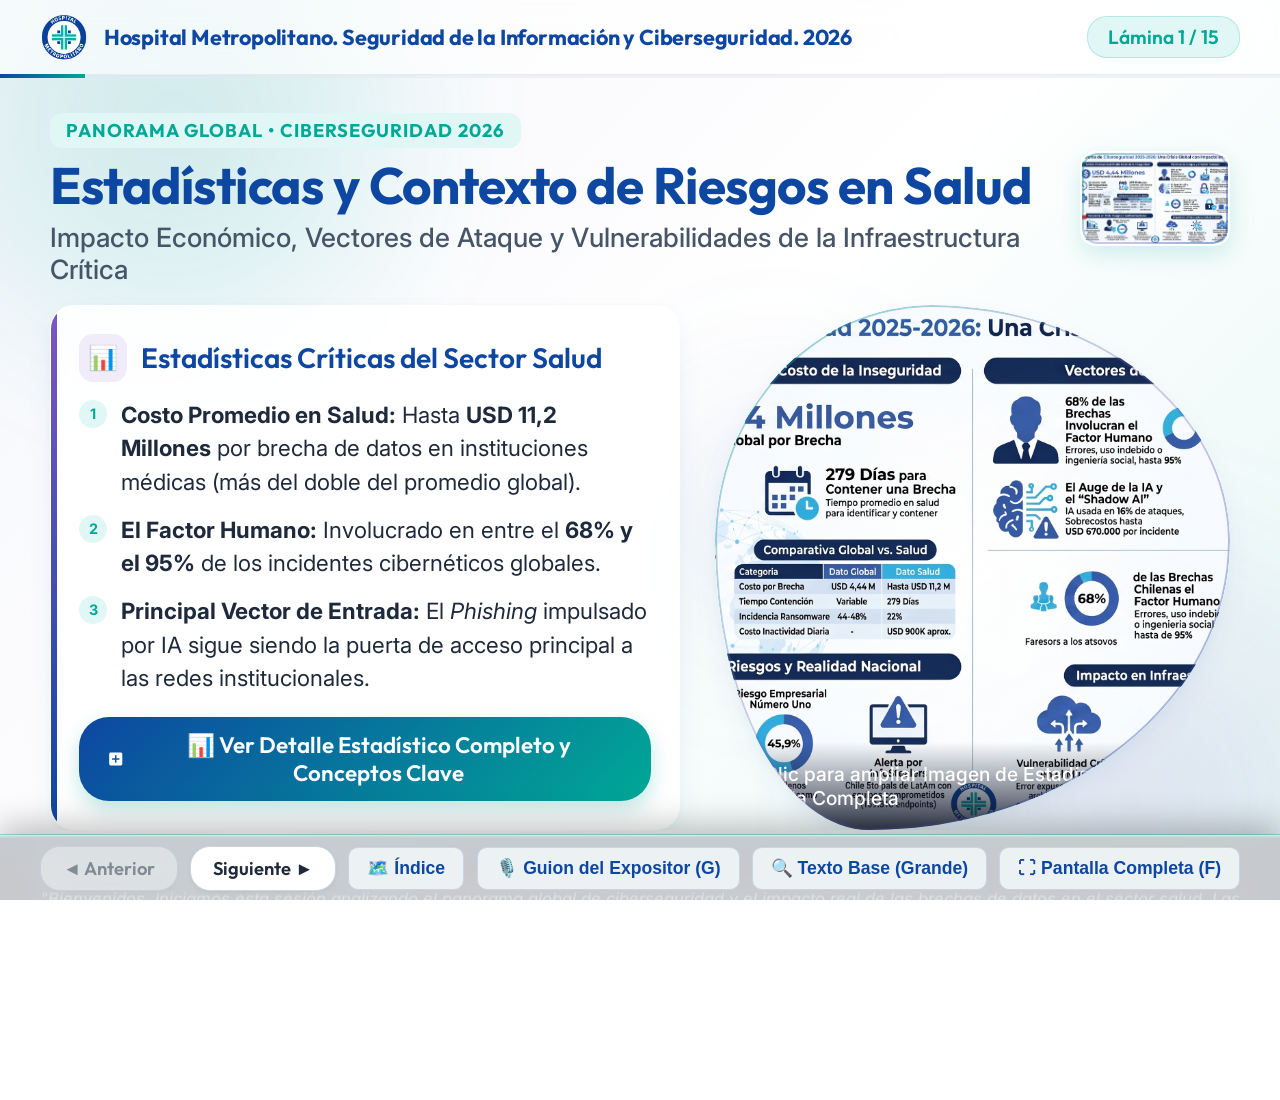
==== commit 99623d44: "Agregar lamina 15 Bonus Track AI con matriz comparativa 2023 vs 2026" ====
--- a/index.html
+++ b/index.html
@@ -965,6 +965,79 @@
 
     </section>
 
+    <!-- ==================== LÁMINA 15 ==================== -->
+    <section class="slide" id="slide-15"
+      data-speaker-notes="&quot;Para finalizar este bloque especial o Bonus Track, analizamos la aceleración exponencial en el desarrollo de la Inteligencia Artificial entre 2023 y 2026. Observamos cómo los ciclos de vida de los modelos insignia cayeron de 18 meses a apenas 3 a 5 meses, mientras que la generación de datos sintéticos pasó de ser marginal a representar hasta el 60% del entrenamiento. Además, la dependencia de código autogenerado supera el 50% y los parches de capacidades pasaron de ser esporádicos a actualizaciones continuas semanales vía API.&quot;">
+      <div class="slide-title-group-with-image">
+        <div>
+          <span class="slide-tag" style="background: rgba(126, 87, 194, 0.15); color: #6b21a8; border: 1px solid rgba(126, 87, 194, 0.3);">🤖 Bonus Track • Inteligencia Artificial 2026</span>
+          <h1 class="slide-h1">Evolución y Aceleración de Modelos de IA (2023 vs. 2026)</h1>
+          <p class="slide-subtitle">Matriz Comparativa de Ciclos de Vida, Datos Sintéticos y Parches de Capacidades</p>
+        </div>
+        <div class="cinematic-title-thumbnail">
+          <img src="imagenes/premium_photo-1674669009418-2643aa58b11b.avif" alt="Bonus Track AI Evolución" onerror="this.src='logo.png'">
+        </div>
+      </div>
+
+      <div style="margin-top: 14px; overflow-x: auto; background: rgba(255, 255, 255, 0.95); border-radius: var(--radius-md); border: 1px solid rgba(13, 71, 161, 0.15); box-shadow: var(--shadow-soft); padding: 6px;">
+        <table style="width: 100%; border-collapse: collapse; text-align: left; font-size: 0.95rem; font-family: var(--font-body);">
+          <thead>
+            <tr style="background: linear-gradient(135deg, #0d47a1 0%, #1e40af 100%); color: #ffffff;">
+              <th style="padding: 14px 16px; border-radius: 10px 0 0 0; font-weight: 700; width: 22%;">Variable de Análisis</th>
+              <th style="padding: 14px 16px; font-weight: 700; width: 18%; background: rgba(0,0,0,0.15);">Comportamiento Histórico (2023)</th>
+              <th style="padding: 14px 16px; font-weight: 700; width: 20%; background: rgba(0, 168, 150, 0.25); color: #6ee7b7;">Comportamiento Actual (2026)</th>
+              <th style="padding: 14px 16px; border-radius: 0 10px 0 0; font-weight: 700; width: 40%;">Fuentes / Referencias Técnicas</th>
+            </tr>
+          </thead>
+          <tbody>
+            <tr style="border-bottom: 1px solid rgba(0,0,0,0.08); background: rgba(255,255,255,0.7);">
+              <td style="padding: 14px 16px; font-weight: 600; color: var(--color-navy-dark);">⚡ Ciclo de vida del modelo insignia</td>
+              <td style="padding: 14px 16px; color: #64748b; font-weight: 600;">12 - 18 meses</td>
+              <td style="padding: 14px 16px; background: rgba(0, 168, 150, 0.06); font-weight: 800; color: #0f766e;">
+                <span style="background: #e0f2fe; color: #0369a1; padding: 4px 10px; border-radius: 12px; font-size: 0.9rem; border: 1px solid #bae6fd;">3 - 5 meses</span>
+              </td>
+              <td style="padding: 14px 16px; color: #334155; line-height: 1.45; font-size: 0.9rem;">
+                Informes de la industria sobre iteraciones continuas y despliegues acelerados (ej. ecosistemas OpenAI o3/GPT-5, Anthropic Claude 3.5/5 y Google Gemini 2.5/3.6).
+              </td>
+            </tr>
+
+            <tr style="border-bottom: 1px solid rgba(0,0,0,0.08); background: rgba(248, 250, 252, 0.7);">
+              <td style="padding: 14px 16px; font-weight: 600; color: var(--color-navy-dark);">🧪 Proporción de datos sintéticos en entrenamiento</td>
+              <td style="padding: 14px 16px; color: #64748b; font-weight: 600;">&lt; 10%</td>
+              <td style="padding: 14px 16px; background: rgba(0, 168, 150, 0.06); font-weight: 800; color: #0f766e;">
+                <span style="background: #dcfce7; color: #15803d; padding: 4px 10px; border-radius: 12px; font-size: 0.9rem; border: 1px solid #bbf7d0;">45% - 60%</span>
+              </td>
+              <td style="padding: 14px 16px; color: #334155; line-height: 1.45; font-size: 0.9rem;">
+                Artículos de investigación sobre preentrenamiento y post-entrenamiento (<em>Data Scaling Laws</em> y arquitecturas tipo Microsoft Phi o DeepSeek con destilación de modelos).
+              </td>
+            </tr>
+
+            <tr style="border-bottom: 1px solid rgba(0,0,0,0.08); background: rgba(255,255,255,0.7);">
+              <td style="padding: 14px 16px; font-weight: 600; color: var(--color-navy-dark);">🤖 Dependencia de código auto-generado para reentrenamiento</td>
+              <td style="padding: 14px 16px; color: #64748b; font-weight: 600;">Baja (&lt; 20%)</td>
+              <td style="padding: 14px 16px; background: rgba(0, 168, 150, 0.06); font-weight: 800; color: #0f766e;">
+                <span style="background: #fef3c7; color: #b45309; padding: 4px 10px; border-radius: 12px; font-size: 0.9rem; border: 1px solid #fde68a;">Alta (&gt; 50%)</span>
+              </td>
+              <td style="padding: 14px 16px; color: #334155; line-height: 1.45; font-size: 0.9rem;">
+                Reportes de adopción de <em>pipelines</em> de retroalimentación sintética (<em>RLAIF</em> y <em>Distillation Pipelines</em> usando frameworks como Distilabel).
+              </td>
+            </tr>
+
+            <tr style="background: rgba(248, 250, 252, 0.7);">
+              <td style="padding: 14px 16px; font-weight: 600; color: var(--color-navy-dark);">🔄 Frecuencia de parches de capacidades (<em>Fine-tuning</em>/RLHF)</td>
+              <td style="padding: 14px 16px; color: #64748b; font-weight: 600;">Esporádica</td>
+              <td style="padding: 14px 16px; background: rgba(0, 168, 150, 0.06); font-weight: 800; color: #0f766e;">
+                <span style="background: #f3e8ff; color: #6b21a8; padding: 4px 10px; border-radius: 12px; font-size: 0.88rem; border: 1px solid #e9d5ff;">Continua (semanal/mensual vía API)</span>
+              </td>
+              <td style="padding: 14px 16px; color: #334155; line-height: 1.45; font-size: 0.9rem;">
+                Documentación de lanzamientos incrementales de APIs comerciales y despliegues de razonamiento en tiempo de inferencia.
+              </td>
+            </tr>
+          </tbody>
+        </table>
+      </div>
+    </section>
+
   </main>
 
   <!-- Modales Pop-up Técnicos -->
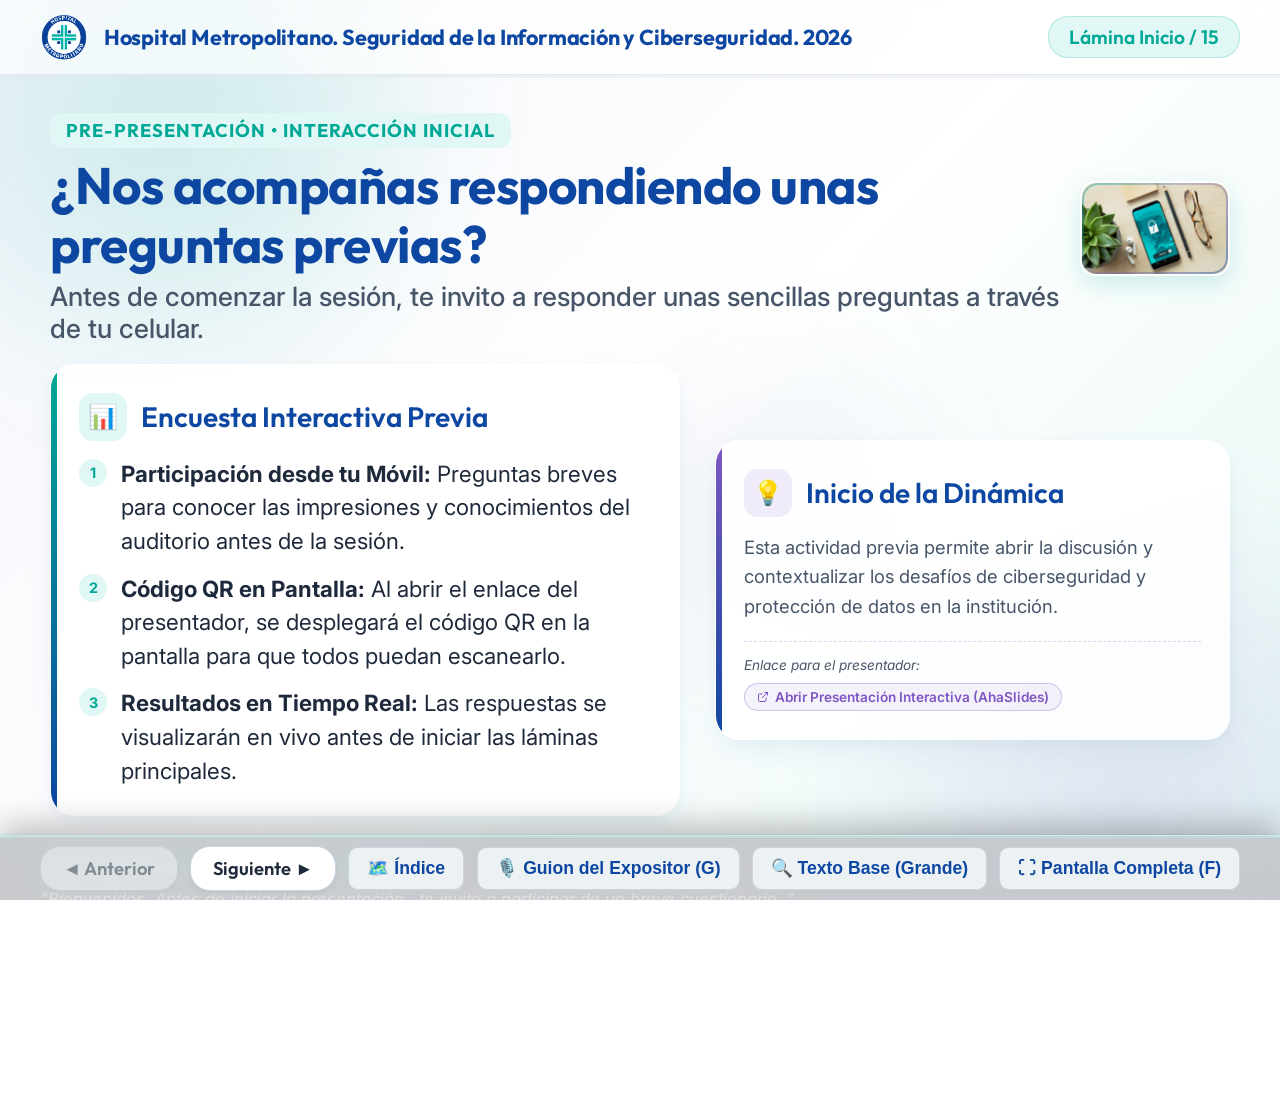
==== commit 3a68d603: "." ====
--- a/index.html
+++ b/index.html
@@ -38,8 +38,91 @@
   <!-- Viewport de Presentación Principal -->
   <main class="presentation-viewport">
 
+    <!-- ==================== LÁMINA INICIAL (PRE-PRESENTACIÓN / INTERACCIÓN) ==================== -->
+    <section class="slide active" id="slide-0"
+      data-speaker-notes="&quot;Bienvenidos. Antes de iniciar la presentación , te invito a participar de un breve cuestionario .&quot;">
+      <div class="slide-title-group-with-image">
+        <div>
+          <span class="slide-tag">Pre-Presentación • Interacción Inicial</span>
+          <h1 class="slide-h1">¿Nos acompañas respondiendo unas preguntas previas?</h1>
+          <p class="slide-subtitle">Antes de comenzar la sesión, te invito a responder unas sencillas preguntas a través
+            de tu celular.</p>
+        </div>
+        <div class="cinematic-title-thumbnail">
+          <img src="imagenes/photo-1584433144859-1fc3ab64a957.avif" alt="Participación Digital">
+        </div>
+      </div>
+
+      <div class="slide-grid-2">
+        <div class="fluid-card fluid-card-teal">
+          <div class="card-header">
+            <div class="card-icon card-icon-teal">📊</div>
+            <h2 class="card-h2">Encuesta Interactiva Previa</h2>
+          </div>
+          <div class="card-body">
+            <ul class="feature-list">
+              <li class="feature-item">
+                <span class="feature-bullet">1</span>
+                <div>
+                  <strong>Participación desde tu Móvil:</strong> Preguntas breves para conocer las impresiones y
+                  conocimientos del auditorio antes de la sesión.
+                </div>
+              </li>
+              <li class="feature-item">
+                <span class="feature-bullet">2</span>
+                <div>
+                  <strong>Código QR en Pantalla:</strong> Al abrir el enlace del presentador, se desplegará el código QR
+                  en la pantalla para que todos puedan escanearlo.
+                </div>
+              </li>
+              <li class="feature-item">
+                <span class="feature-bullet">3</span>
+                <div>
+                  <strong>Resultados en Tiempo Real:</strong> Las respuestas se visualizarán en vivo antes de iniciar
+                  las láminas principales.
+                </div>
+              </li>
+            </ul>
+          </div>
+        </div>
+
+        <div class="fluid-card fluid-card-purple"
+          style="display: flex; flex-direction: column; justify-content: space-between;">
+          <div>
+            <div class="card-header">
+              <div class="card-icon card-icon-lavender">💡</div>
+              <h2 class="card-h2">Inicio de la Dinámica</h2>
+            </div>
+            <div class="card-body">
+              <p
+                style="font-size: calc(1.15rem * var(--font-scale)); line-height: 1.6; color: var(--color-text-muted); margin-bottom: 20px;">
+                Esta actividad previa permite abrir la discusión y contextualizar los desafíos de ciberseguridad y
+                protección de datos en la institución.
+              </p>
+            </div>
+          </div>
+
+          <div class="presenter-access-bar"
+            style="margin-top: auto; padding-top: 15px; border-top: 1px dashed rgba(126, 87, 194, 0.25);">
+            <span class="presenter-label"
+              style="font-size: 0.85rem; color: var(--color-text-muted); font-style: italic;">Enlace para el
+              presentador:</span>
+            <a href="https://presenter.ahaslides.com/pages/login?redirect=%2Fpresentation%2F9771772" target="_blank"
+              rel="noopener noreferrer" class="btn-presenter-small" style="font-size: 0.85rem; padding: 5px 12px;">
+              <svg viewBox="0 0 24 24" width="12" height="12" fill="none" stroke="currentColor" stroke-width="2">
+                <path d="M18 13v6a2 2 0 0 1-2 2H5a2 2 0 0 1-2-2V8a2 2 0 0 1 2-2h6"></path>
+                <polyline points="15 3 21 3 21 9"></polyline>
+                <line x1="10" y1="14" x2="21" y2="3"></line>
+              </svg>
+              Abrir Presentación Interactiva (AhaSlides)
+            </a>
+          </div>
+        </div>
+      </div>
+    </section>
+
     <!-- ==================== LÁMINA 1 (NUEVA: ESTADÍSTICAS Y PANORAMA) ==================== -->
-    <section class="slide active" id="slide-1"
+    <section class="slide" id="slide-1"
       data-speaker-notes="&quot;Bienvenidos. Iniciamos esta sesión analizando el panorama global de ciberseguridad y el impacto real de las brechas de datos en el sector salud. Las estadísticas globales revelan que un ataque a una institución sanitaria genera costos superiores a los 11 millones de dólares y que en el 95% de los casos el factor humano es determinante. Revisa el detalle estadístico interactivo en el botón a continuación.&quot;">
       <div class="slide-title-group-with-image">
         <div>
@@ -737,7 +820,11 @@
           <div class="killchain-formal">Nombre Formal: Reconocimiento / Recopilación de Inteligencia</div>
           <p><strong>Qué ocurre:</strong> Recopilación de información pública o expuesta sobre la organización
             (empleados, tecnologías, IPs o paneles de acceso).</p>
-          <p style="margin-top: 6px; color: var(--color-navy-dark);"><strong>Caso Hospitalario:</strong> Identificación de accesos remotos expuestos (VPN, SSH o portales web), alimentada por conductas vulnerables del personal: credenciales visibles o anotadas en el puesto de trabajo, uso del correo institucional en sitios personales comprometidos por brechas de datos o publicación de fotos en redes sociales exponiendo pantallas y usuarios del hospital.</p>
+          <p style="margin-top: 6px; color: var(--color-navy-dark);"><strong>Caso Hospitalario:</strong> Identificación
+            de accesos remotos expuestos (VPN, SSH o portales web), alimentada por conductas vulnerables del personal:
+            credenciales visibles o anotadas en el puesto de trabajo, uso del correo institucional en sitios personales
+            comprometidos por brechas de datos o publicación de fotos en redes sociales exponiendo pantallas y usuarios
+            del hospital.</p>
         </div>
 
         <div class="killchain-card">
@@ -894,70 +981,96 @@
     <!-- ==================== LÁMINA 14 ==================== -->
     <section class="slide" id="slide-14"
       data-speaker-notes="&quot;Para concluir esta presentación, es fundamental sintetizar una realidad que enfrentan las instituciones de salud: si bien los recursos tecnológicos y presupuestarios no siempre son los ideales o de última generación, existe un espacio de protección inmensamente valioso en las conductas del personal. El factor humano no debe verse únicamente como un punto de vulnerabilidad, sino como la primera línea de defensa activa y consciente. Cuando un funcionario duda antes de hacer clic, reporta una anomalía dentro de las 3 horas reglamentarias y mantiene una higiene digital rigurosa, compensa las brechas de la infraestructura y salvaguarda la vida y los datos de nuestros pacientes.&quot;">
-      <div class="slide-title-group-with-image">
+      <div class="slide-title-group-with-image" style="margin-bottom: 12px;">
         <div>
           <span class="slide-tag">Parte 6 • Conclusiones Institucionales</span>
           <h1 class="slide-h1">El Factor Humano como la Barrera Más Efectiva de Protección</h1>
-          <p class="slide-subtitle">Resiliencia Operacional: Superando la Brecha Tecnológica mediante Conductas Conscientes</p>
+          <p class="slide-subtitle">Resiliencia Operacional: Superando la Brecha Tecnológica mediante Conductas
+            Conscientes</p>
         </div>
         <div class="cinematic-title-thumbnail">
-          <img src="imagenes/photo-1516574187841-cb9cc2ca948b.avif" alt="Cultura de Ciberseguridad Hospitalaria" onerror="this.src='logo.png'">
-        </div>
-      </div>
-
-      <div style="display: grid; grid-template-columns: 1fr 1fr; gap: 24px; margin-top: 10px;">
-        
+          <img src="imagenes/photo-1516574187841-cb9cc2ca948b.avif" alt="Cultura de Ciberseguridad Hospitalaria"
+            onerror="this.src='logo.png'">
+        </div>
+      </div>
+
+      <div style="display: grid; grid-template-columns: 1fr 1fr; gap: 16px; margin-top: 4px;">
+
         <!-- Tarjeta 1: La Realidad de la Infraestructura -->
-        <div class="practice-item" style="background: rgba(255, 255, 255, 0.9); border-left: 5px solid #0d47a1; padding: 22px; border-radius: var(--radius-md); box-shadow: var(--shadow-soft);">
-          <h3 style="color: #0d47a1; font-family: var(--font-heading); font-size: 1.3rem; margin-bottom: 12px; display: flex; align-items: center; gap: 8px;">
+        <div class="practice-item"
+          style="background: rgba(255, 255, 255, 0.9); border-left: 5px solid #0d47a1; padding: 16px 20px; border-radius: var(--radius-md); box-shadow: var(--shadow-soft);">
+          <h3
+            style="color: #0d47a1; font-family: var(--font-heading); font-size: var(--h3-size); margin-bottom: 8px; display: flex; align-items: center; gap: 8px;">
             <span>💻</span> La Brecha Tecnológica y sus Limitaciones
           </h3>
-          <p style="font-size: 1.05rem; line-height: 1.6; color: var(--color-text-main); margin-bottom: 12px;">
-            En el sector salud público, la tecnología enfrenta desafíos reales: presupuestos ajustados, sistemas heredados (<em>legacy</em>) y heterogeneidad de herramientas de protección.
+          <p style="font-size: var(--body-size); line-height: 1.5; color: var(--color-text-main); margin-bottom: 8px;">
+            En el sector salud público, la tecnología enfrenta desafíos reales: presupuestos ajustados, sistemas
+            heredados (<em>legacy</em>) y heterogeneidad de herramientas de protección.
           </p>
-          <div style="background: rgba(13, 71, 161, 0.08); padding: 12px 16px; border-radius: 8px; border: 1px solid rgba(13, 71, 161, 0.15); font-size: 0.98rem; color: #0a367c; line-height: 1.5;">
-            ⚠️ <strong>Premisa Clave:</strong> La tecnología es una capa de control indispensable, pero por sí sola <strong>nunca es 100% infalible</strong> ni suficiente si las barreras de conducta fallan.
+          <div
+            style="background: rgba(13, 71, 161, 0.08); padding: 10px 14px; border-radius: 8px; border: 1px solid rgba(13, 71, 161, 0.15); font-size: calc(var(--body-size) * 0.95); color: #0a367c; line-height: 1.45;">
+            ⚠️ <strong>Premisa Clave:</strong> La tecnología es una capa de control indispensable, pero por sí sola
+            <strong>nunca es 100% infalible</strong> ni suficiente si las barreras de conducta fallan.
           </div>
         </div>
 
         <!-- Tarjeta 2: El Cortafuegos Humano -->
-        <div class="practice-item" style="background: rgba(255, 255, 255, 0.9); border-left: 5px solid #00a896; padding: 22px; border-radius: var(--radius-md); box-shadow: var(--shadow-soft);">
-          <h3 style="color: #0f766e; font-family: var(--font-heading); font-size: 1.3rem; margin-bottom: 12px; display: flex; align-items: center; gap: 8px;">
+        <div class="practice-item"
+          style="background: rgba(255, 255, 255, 0.9); border-left: 5px solid #00a896; padding: 16px 20px; border-radius: var(--radius-md); box-shadow: var(--shadow-soft);">
+          <h3
+            style="color: #0f766e; font-family: var(--font-heading); font-size: var(--h3-size); margin-bottom: 8px; display: flex; align-items: center; gap: 8px;">
             <span>🛡️</span> El "Cortafuegos Humano": La Defensa Decisiva
           </h3>
-          <p style="font-size: 1.05rem; line-height: 1.6; color: var(--color-text-main); margin-bottom: 12px;">
-            Las conductas de los usuarios representan la línea de defensa más ágil y efectiva para neutralizar ciberamenazas antes de que penetren en la red hospitalaria.
+          <p style="font-size: var(--body-size); line-height: 1.5; color: var(--color-text-main); margin-bottom: 8px;">
+            Las conductas de los usuarios representan la línea de defensa más ágil y efectiva para neutralizar
+            ciberamenazas antes de que penetren en la red hospitalaria.
           </p>
-          <div style="background: rgba(0, 168, 150, 0.08); padding: 12px 16px; border-radius: 8px; border: 1px solid rgba(0, 168, 150, 0.2); font-size: 0.98rem; color: #0f766e; line-height: 1.5;">
-            ✅ <strong>Espacio de Protección:</strong> Una actitud vigilante y un reporte oportuno compensan cualquier brecha de infraestructura o retraso en parches de software.
+          <div
+            style="background: rgba(0, 168, 150, 0.08); padding: 10px 14px; border-radius: 8px; border: 1px solid rgba(0, 168, 150, 0.2); font-size: calc(var(--body-size) * 0.95); color: #0f766e; line-height: 1.45;">
+            ✅ <strong>Espacio de Protección:</strong> Una actitud vigilante y un reporte oportuno compensan cualquier
+            brecha de infraestructura o retraso en parches de software.
           </div>
         </div>
 
       </div>
 
       <!-- Banner de Pilares de Conducta Resiliente -->
-      <div style="margin-top: 20px; background: linear-gradient(135deg, rgba(13, 71, 161, 0.06) 0%, rgba(0, 168, 150, 0.08) 100%); border: 1px solid rgba(0, 168, 150, 0.25); border-radius: var(--radius-md); padding: 20px; box-shadow: var(--shadow-soft);">
-        <h4 style="font-family: var(--font-heading); color: var(--color-navy-dark); font-size: 1.15rem; margin-bottom: 14px; text-align: center;">
+      <div
+        style="margin-top: 12px; background: linear-gradient(135deg, rgba(13, 71, 161, 0.06) 0%, rgba(0, 168, 150, 0.08) 100%); border: 1px solid rgba(0, 168, 150, 0.25); border-radius: var(--radius-md); padding: 12px 16px; box-shadow: var(--shadow-soft);">
+        <h4
+          style="font-family: var(--font-heading); color: var(--color-navy-dark); font-size: calc(var(--h3-size) * 0.95); margin-bottom: 10px; text-align: center;">
           🚀 Tres Conductas Clave que Transforman la Seguridad del Hospital
         </h4>
-        <div style="display: grid; grid-template-columns: repeat(3, 1fr); gap: 16px;">
-          
-          <div style="background: #ffffff; padding: 14px; border-radius: 10px; border-top: 3px solid #7e57c2; text-align: center; box-shadow: 0 4px 12px rgba(0,0,0,0.05);">
-            <div style="font-size: 1.5rem; margin-bottom: 4px;">🧐</div>
-            <strong style="color: #6b21a8; font-size: 1rem; display: block; margin-bottom: 4px;">Criterio y Pausa Digital</strong>
-            <span style="font-size: 0.9rem; color: #475569; line-height: 1.4; display: block;">Dudar antes de hacer clic y verificar la fuente neutraliza el 90% de los engaños por Phishing.</span>
-          </div>
-
-          <div style="background: #ffffff; padding: 14px; border-radius: 10px; border-top: 3px solid #00a896; text-align: center; box-shadow: 0 4px 12px rgba(0,0,0,0.05);">
-            <div style="font-size: 1.5rem; margin-bottom: 4px;">⏱️</div>
-            <strong style="color: #0f766e; font-size: 1rem; display: block; margin-bottom: 4px;">Reporte Oportuno ANCI</strong>
-            <span style="font-size: 0.9rem; color: #475569; line-height: 1.4; display: block;">Alertar anomalías en minutos activa la respuesta del SOC y cumple la ventana legal de 3 horas.</span>
-          </div>
-
-          <div style="background: #ffffff; padding: 14px; border-radius: 10px; border-top: 3px solid #0d47a1; text-align: center; box-shadow: 0 4px 12px rgba(0,0,0,0.05);">
-            <div style="font-size: 1.5rem; margin-bottom: 4px;">🔐</div>
-            <strong style="color: #1e40af; font-size: 1rem; display: block; margin-bottom: 4px;">Higiene de Identidad</strong>
-            <span style="font-size: 0.9rem; color: #475569; line-height: 1.4; display: block;">Uso estricto de credenciales personales con MFA, sin exponer claves en papeles ni redes sociales.</span>
+        <div style="display: grid; grid-template-columns: repeat(3, 1fr); gap: 12px;">
+
+          <div
+            style="background: #ffffff; padding: 10px 12px; border-radius: 10px; border-top: 3px solid #7e57c2; text-align: center; box-shadow: 0 4px 12px rgba(0,0,0,0.05);">
+            <div style="font-size: 1.4rem; margin-bottom: 2px;">🧐</div>
+            <strong style="color: #6b21a8; font-size: var(--body-size); display: block; margin-bottom: 2px;">Criterio y
+              Pausa Digital</strong>
+            <span
+              style="font-size: calc(var(--body-size) * 0.9); color: #475569; line-height: 1.35; display: block;">Dudar
+              antes de hacer clic y verificar la fuente neutraliza el 90% de engaños.</span>
+          </div>
+
+          <div
+            style="background: #ffffff; padding: 10px 12px; border-radius: 10px; border-top: 3px solid #00a896; text-align: center; box-shadow: 0 4px 12px rgba(0,0,0,0.05);">
+            <div style="font-size: 1.4rem; margin-bottom: 2px;">⏱️</div>
+            <strong style="color: #0f766e; font-size: var(--body-size); display: block; margin-bottom: 2px;">Reporte
+              Oportuno ANCI</strong>
+            <span
+              style="font-size: calc(var(--body-size) * 0.9); color: #475569; line-height: 1.35; display: block;">Alertar
+              anomalías activa la respuesta del SOC y cumple el plazo de 3 horas.</span>
+          </div>
+
+          <div
+            style="background: #ffffff; padding: 10px 12px; border-radius: 10px; border-top: 3px solid #0d47a1; text-align: center; box-shadow: 0 4px 12px rgba(0,0,0,0.05);">
+            <div style="font-size: 1.4rem; margin-bottom: 2px;">🔐</div>
+            <strong style="color: #1e40af; font-size: var(--body-size); display: block; margin-bottom: 2px;">Higiene de
+              Identidad</strong>
+            <span
+              style="font-size: calc(var(--body-size) * 0.9); color: #475569; line-height: 1.35; display: block;">Uso
+              estricto de credenciales personales con MFA, sin exponer claves.</span>
           </div>
 
         </div>
@@ -968,69 +1081,114 @@
     <!-- ==================== LÁMINA 15 ==================== -->
     <section class="slide" id="slide-15"
       data-speaker-notes="&quot;Para finalizar este bloque especial o Bonus Track, analizamos la aceleración exponencial en el desarrollo de la Inteligencia Artificial entre 2023 y 2026. Observamos cómo los ciclos de vida de los modelos insignia cayeron de 18 meses a apenas 3 a 5 meses, mientras que la generación de datos sintéticos pasó de ser marginal a representar hasta el 60% del entrenamiento. Además, la dependencia de código autogenerado supera el 50% y los parches de capacidades pasaron de ser esporádicos a actualizaciones continuas semanales vía API.&quot;">
-      <div class="slide-title-group-with-image">
+      <div class="slide-title-group-with-image" style="margin-bottom: 12px;">
         <div>
-          <span class="slide-tag" style="background: rgba(126, 87, 194, 0.15); color: #6b21a8; border: 1px solid rgba(126, 87, 194, 0.3);">🤖 Bonus Track • Inteligencia Artificial 2026</span>
+          <span class="slide-tag"
+            style="background: rgba(126, 87, 194, 0.15); color: #6b21a8; border: 1px solid rgba(126, 87, 194, 0.3);">🤖
+            Bonus Track • Inteligencia Artificial 2026</span>
           <h1 class="slide-h1">Evolución y Aceleración de Modelos de IA (2023 vs. 2026)</h1>
           <p class="slide-subtitle">Matriz Comparativa de Ciclos de Vida, Datos Sintéticos y Parches de Capacidades</p>
         </div>
         <div class="cinematic-title-thumbnail">
-          <img src="imagenes/premium_photo-1674669009418-2643aa58b11b.avif" alt="Bonus Track AI Evolución" onerror="this.src='logo.png'">
-        </div>
-      </div>
-
-      <div style="margin-top: 14px; overflow-x: auto; background: rgba(255, 255, 255, 0.95); border-radius: var(--radius-md); border: 1px solid rgba(13, 71, 161, 0.15); box-shadow: var(--shadow-soft); padding: 6px;">
-        <table style="width: 100%; border-collapse: collapse; text-align: left; font-size: 0.95rem; font-family: var(--font-body);">
+          <img src="imagenes/premium_photo-1674669009418-2643aa58b11b.avif" alt="Bonus Track AI Evolución"
+            onerror="this.src='logo.png'">
+        </div>
+      </div>
+
+      <div
+        style="margin-top: 4px; overflow-x: auto; background: rgba(255, 255, 255, 0.95); border-radius: var(--radius-md); border: 1px solid rgba(13, 71, 161, 0.15); box-shadow: var(--shadow-soft); padding: 4px;">
+        <table
+          style="width: 100%; border-collapse: collapse; text-align: left; font-size: calc(var(--body-size) * 0.95); font-family: var(--font-body);">
           <thead>
             <tr style="background: linear-gradient(135deg, #0d47a1 0%, #1e40af 100%); color: #ffffff;">
-              <th style="padding: 14px 16px; border-radius: 10px 0 0 0; font-weight: 700; width: 22%;">Variable de Análisis</th>
-              <th style="padding: 14px 16px; font-weight: 700; width: 18%; background: rgba(0,0,0,0.15);">Comportamiento Histórico (2023)</th>
-              <th style="padding: 14px 16px; font-weight: 700; width: 20%; background: rgba(0, 168, 150, 0.25); color: #6ee7b7;">Comportamiento Actual (2026)</th>
-              <th style="padding: 14px 16px; border-radius: 0 10px 0 0; font-weight: 700; width: 40%;">Fuentes / Referencias Técnicas</th>
+              <th
+                style="padding: 10px 14px; border-radius: 8px 0 0 0; font-weight: 700; width: 22%; font-size: var(--body-size);">
+                Variable de Análisis</th>
+              <th
+                style="padding: 10px 14px; font-weight: 700; width: 18%; background: rgba(0,0,0,0.15); font-size: var(--body-size);">
+                Comportamiento Histórico (2023)</th>
+              <th
+                style="padding: 10px 14px; font-weight: 700; width: 20%; background: rgba(0, 168, 150, 0.25); color: #6ee7b7; font-size: var(--body-size);">
+                Comportamiento Actual (2026)</th>
+              <th
+                style="padding: 10px 14px; border-radius: 0 8px 0 0; font-weight: 700; width: 40%; font-size: var(--body-size);">
+                Fuentes / Referencias Técnicas</th>
             </tr>
           </thead>
           <tbody>
             <tr style="border-bottom: 1px solid rgba(0,0,0,0.08); background: rgba(255,255,255,0.7);">
-              <td style="padding: 14px 16px; font-weight: 600; color: var(--color-navy-dark);">⚡ Ciclo de vida del modelo insignia</td>
-              <td style="padding: 14px 16px; color: #64748b; font-weight: 600;">12 - 18 meses</td>
-              <td style="padding: 14px 16px; background: rgba(0, 168, 150, 0.06); font-weight: 800; color: #0f766e;">
-                <span style="background: #e0f2fe; color: #0369a1; padding: 4px 10px; border-radius: 12px; font-size: 0.9rem; border: 1px solid #bae6fd;">3 - 5 meses</span>
+              <td
+                style="padding: 10px 14px; font-weight: 600; color: var(--color-navy-dark); font-size: var(--body-size);">
+                ⚡ Ciclo de vida del modelo insignia</td>
+              <td style="padding: 10px 14px; color: #64748b; font-weight: 600; font-size: var(--body-size);">12 - 18
+                meses</td>
+              <td
+                style="padding: 10px 14px; background: rgba(0, 168, 150, 0.06); font-weight: 800; color: #0f766e; font-size: var(--body-size);">
+                <span
+                  style="background: #e0f2fe; color: #0369a1; padding: 3px 8px; border-radius: 12px; font-size: calc(var(--body-size) * 0.9); border: 1px solid #bae6fd;">3
+                  - 5 meses</span>
               </td>
-              <td style="padding: 14px 16px; color: #334155; line-height: 1.45; font-size: 0.9rem;">
-                Informes de la industria sobre iteraciones continuas y despliegues acelerados (ej. ecosistemas OpenAI o3/GPT-5, Anthropic Claude 3.5/5 y Google Gemini 2.5/3.6).
+              <td
+                style="padding: 10px 14px; color: #334155; line-height: 1.4; font-size: calc(var(--body-size) * 0.92);">
+                Informes de la industria sobre iteraciones continuas y despliegues acelerados (ej. OpenAI o3/GPT-5,
+                Anthropic Claude 3.5/5 y Google Gemini 2.5/3.6).
               </td>
             </tr>
 
             <tr style="border-bottom: 1px solid rgba(0,0,0,0.08); background: rgba(248, 250, 252, 0.7);">
-              <td style="padding: 14px 16px; font-weight: 600; color: var(--color-navy-dark);">🧪 Proporción de datos sintéticos en entrenamiento</td>
-              <td style="padding: 14px 16px; color: #64748b; font-weight: 600;">&lt; 10%</td>
-              <td style="padding: 14px 16px; background: rgba(0, 168, 150, 0.06); font-weight: 800; color: #0f766e;">
-                <span style="background: #dcfce7; color: #15803d; padding: 4px 10px; border-radius: 12px; font-size: 0.9rem; border: 1px solid #bbf7d0;">45% - 60%</span>
+              <td
+                style="padding: 10px 14px; font-weight: 600; color: var(--color-navy-dark); font-size: var(--body-size);">
+                🧪 Proporción de datos sintéticos en entrenamiento</td>
+              <td style="padding: 10px 14px; color: #64748b; font-weight: 600; font-size: var(--body-size);">&lt; 10%
               </td>
-              <td style="padding: 14px 16px; color: #334155; line-height: 1.45; font-size: 0.9rem;">
-                Artículos de investigación sobre preentrenamiento y post-entrenamiento (<em>Data Scaling Laws</em> y arquitecturas tipo Microsoft Phi o DeepSeek con destilación de modelos).
+              <td
+                style="padding: 10px 14px; background: rgba(0, 168, 150, 0.06); font-weight: 800; color: #0f766e; font-size: var(--body-size);">
+                <span
+                  style="background: #dcfce7; color: #15803d; padding: 3px 8px; border-radius: 12px; font-size: calc(var(--body-size) * 0.9); border: 1px solid #bbf7d0;">45%
+                  - 60%</span>
+              </td>
+              <td
+                style="padding: 10px 14px; color: #334155; line-height: 1.4; font-size: calc(var(--body-size) * 0.92);">
+                Artículos de investigación sobre preentrenamiento y post-entrenamiento (<em>Data Scaling Laws</em> y
+                arquitecturas tipo Microsoft Phi o DeepSeek).
               </td>
             </tr>
 
             <tr style="border-bottom: 1px solid rgba(0,0,0,0.08); background: rgba(255,255,255,0.7);">
-              <td style="padding: 14px 16px; font-weight: 600; color: var(--color-navy-dark);">🤖 Dependencia de código auto-generado para reentrenamiento</td>
-              <td style="padding: 14px 16px; color: #64748b; font-weight: 600;">Baja (&lt; 20%)</td>
-              <td style="padding: 14px 16px; background: rgba(0, 168, 150, 0.06); font-weight: 800; color: #0f766e;">
-                <span style="background: #fef3c7; color: #b45309; padding: 4px 10px; border-radius: 12px; font-size: 0.9rem; border: 1px solid #fde68a;">Alta (&gt; 50%)</span>
+              <td
+                style="padding: 10px 14px; font-weight: 600; color: var(--color-navy-dark); font-size: var(--body-size);">
+                🤖 Dependencia de código auto-generado para reentrenamiento</td>
+              <td style="padding: 10px 14px; color: #64748b; font-weight: 600; font-size: var(--body-size);">Baja (&lt;
+                20%)</td>
+              <td
+                style="padding: 10px 14px; background: rgba(0, 168, 150, 0.06); font-weight: 800; color: #0f766e; font-size: var(--body-size);">
+                <span
+                  style="background: #fef3c7; color: #b45309; padding: 3px 8px; border-radius: 12px; font-size: calc(var(--body-size) * 0.9); border: 1px solid #fde68a;">Alta
+                  (&gt; 50%)</span>
               </td>
-              <td style="padding: 14px 16px; color: #334155; line-height: 1.45; font-size: 0.9rem;">
-                Reportes de adopción de <em>pipelines</em> de retroalimentación sintética (<em>RLAIF</em> y <em>Distillation Pipelines</em> usando frameworks como Distilabel).
+              <td
+                style="padding: 10px 14px; color: #334155; line-height: 1.4; font-size: calc(var(--body-size) * 0.92);">
+                Reportes de adopción de <em>pipelines</em> de retroalimentación sintética (<em>RLAIF</em> y
+                <em>Distillation Pipelines</em> usando frameworks como Distilabel).
               </td>
             </tr>
 
             <tr style="background: rgba(248, 250, 252, 0.7);">
-              <td style="padding: 14px 16px; font-weight: 600; color: var(--color-navy-dark);">🔄 Frecuencia de parches de capacidades (<em>Fine-tuning</em>/RLHF)</td>
-              <td style="padding: 14px 16px; color: #64748b; font-weight: 600;">Esporádica</td>
-              <td style="padding: 14px 16px; background: rgba(0, 168, 150, 0.06); font-weight: 800; color: #0f766e;">
-                <span style="background: #f3e8ff; color: #6b21a8; padding: 4px 10px; border-radius: 12px; font-size: 0.88rem; border: 1px solid #e9d5ff;">Continua (semanal/mensual vía API)</span>
+              <td
+                style="padding: 10px 14px; font-weight: 600; color: var(--color-navy-dark); font-size: var(--body-size);">
+                🔄 Frecuencia de parches de capacidades (<em>Fine-tuning</em>/RLHF)</td>
+              <td style="padding: 10px 14px; color: #64748b; font-weight: 600; font-size: var(--body-size);">Esporádica
               </td>
-              <td style="padding: 14px 16px; color: #334155; line-height: 1.45; font-size: 0.9rem;">
-                Documentación de lanzamientos incrementales de APIs comerciales y despliegues de razonamiento en tiempo de inferencia.
+              <td
+                style="padding: 10px 14px; background: rgba(0, 168, 150, 0.06); font-weight: 800; color: #0f766e; font-size: var(--body-size);">
+                <span
+                  style="background: #f3e8ff; color: #6b21a8; padding: 3px 8px; border-radius: 12px; font-size: calc(var(--body-size) * 0.9); border: 1px solid #e9d5ff;">Continua
+                  (semanal/mensual vía API)</span>
+              </td>
+              <td
+                style="padding: 10px 14px; color: #334155; line-height: 1.4; font-size: calc(var(--body-size) * 0.92);">
+                Documentación de lanzamientos incrementales de APIs comerciales y despliegues de razonamiento en tiempo
+                de inferencia.
               </td>
             </tr>
           </tbody>
@@ -1067,31 +1225,41 @@
 
   <!-- POPUP ESTADÍSTICAS ENRIQUECIDO -->
   <div class="modal-backdrop" id="modalEstadisticas">
-    <div class="modal-container" style="max-width: 1100px; max-height: 90vh; overflow-y: auto; background: #0f172a; color: #f8fafc; border: 1px solid rgba(255,255,255,0.15); border-radius: 16px; box-shadow: 0 25px 50px -12px rgba(0, 0, 0, 0.7);">
-      <div class="modal-header" style="background: linear-gradient(135deg, #1e293b 0%, #0f172a 100%); padding: 20px 24px; border-bottom: 1px solid rgba(255,255,255,0.1); display: flex; justify-content: space-between; align-items: center; position: sticky; top: 0; z-index: 10;">
+    <div class="modal-container"
+      style="max-width: 1100px; max-height: 90vh; overflow-y: auto; background: #0f172a; color: #f8fafc; border: 1px solid rgba(255,255,255,0.15); border-radius: 16px; box-shadow: 0 25px 50px -12px rgba(0, 0, 0, 0.7);">
+      <div class="modal-header"
+        style="background: linear-gradient(135deg, #1e293b 0%, #0f172a 100%); padding: 20px 24px; border-bottom: 1px solid rgba(255,255,255,0.1); display: flex; justify-content: space-between; align-items: center; position: sticky; top: 0; z-index: 10;">
         <div>
-          <div class="modal-title" style="font-size: 1.4rem; font-weight: 700; color: #38bdf8; font-family: var(--font-heading, sans-serif); display: flex; align-items: center; gap: 10px;">
+          <div class="modal-title"
+            style="font-size: 1.4rem; font-weight: 700; color: #38bdf8; font-family: var(--font-heading, sans-serif); display: flex; align-items: center; gap: 10px;">
             <span>📊</span> Panorama Global y Nacional de Ciberseguridad: Estadísticas Críticas
           </div>
           <div style="font-size: 0.88rem; color: #94a3b8; margin-top: 4px;">
-            Reporte consolidado de fuentes internacionales y nacionales (IBM, ENISA, ANCI Chile, Verizon DBIR, CIPER, Stanford, Entel Digital, CPR)
-          </div>
-        </div>
-        <button class="modal-close-btn" onclick="closeModal('modalEstadisticas')" style="background: rgba(255,255,255,0.1); color: #fff; border: 1px solid rgba(255,255,255,0.2); width: 36px; height: 36px; border-radius: 50%; font-size: 1.4rem; cursor: pointer; display: flex; align-items: center; justify-content: center;">&times;</button>
+            Reporte consolidado de fuentes internacionales y nacionales (IBM, ENISA, ANCI Chile, Verizon DBIR, CIPER,
+            Stanford, Entel Digital, CPR)
+          </div>
+        </div>
+        <button class="modal-close-btn" onclick="closeModal('modalEstadisticas')"
+          style="background: rgba(255,255,255,0.1); color: #fff; border: 1px solid rgba(255,255,255,0.2); width: 36px; height: 36px; border-radius: 50%; font-size: 1.4rem; cursor: pointer; display: flex; align-items: center; justify-content: center;">&times;</button>
       </div>
 
       <div class="modal-body" style="padding: 24px; display: flex; flex-direction: column; gap: 28px;">
-        
+
         <!-- RESUMEN EJECUTIVO INTRODUCTORIO -->
-        <div style="background: linear-gradient(90deg, rgba(30,58,138,0.4) 0%, rgba(15,23,42,0.6) 100%); border-left: 4px solid #3b82f6; padding: 16px 20px; border-radius: 8px; font-size: 0.95rem; line-height: 1.6; color: #e2e8f0;">
-          💡 <strong>Resumen Ejecutivo:</strong> Este compendio evidencia el impacto económico del cibercrimen, el crecimiento de ataques impulsados por Inteligencia Artificial y la situación crítica de ciberseguridad en Chile con foco en el sector salud y la infraestructura pública.
+        <div
+          style="background: linear-gradient(90deg, rgba(30,58,138,0.4) 0%, rgba(15,23,42,0.6) 100%); border-left: 4px solid #3b82f6; padding: 16px 20px; border-radius: 8px; font-size: 0.95rem; line-height: 1.6; color: #e2e8f0;">
+          💡 <strong>Resumen Ejecutivo:</strong> Este compendio evidencia el impacto económico del cibercrimen, el
+          crecimiento de ataques impulsados por Inteligencia Artificial y la situación crítica de ciberseguridad en
+          Chile con foco en el sector salud y la infraestructura pública.
         </div>
 
         <!-- SECCIÓN 1: COSTOS Y BRECHAS DE DATOS -->
         <div>
-          <div style="display: flex; align-items: center; gap: 10px; margin-bottom: 14px; border-bottom: 2px solid rgba(239, 68, 68, 0.3); padding-bottom: 8px;">
+          <div
+            style="display: flex; align-items: center; gap: 10px; margin-bottom: 14px; border-bottom: 2px solid rgba(239, 68, 68, 0.3); padding-bottom: 8px;">
             <span style="font-size: 1.3rem;">🚨</span>
-            <h3 style="font-size: 1.2rem; font-weight: 700; color: #fca5a5; margin: 0; font-family: var(--font-heading, sans-serif);">
+            <h3
+              style="font-size: 1.2rem; font-weight: 700; color: #fca5a5; margin: 0; font-family: var(--font-heading, sans-serif);">
               1. COSTOS Y BRECHAS DE DATOS (GLOBAL Y SECTOR SALUD)
             </h3>
           </div>
@@ -1099,51 +1267,72 @@
           <div style="display: grid; grid-template-columns: repeat(auto-fit, minmax(310px, 1fr)); gap: 16px;">
 
             <!-- Tarjeta 1.1 -->
-            <div style="background: rgba(30, 41, 59, 0.7); border: 1px solid rgba(239, 68, 68, 0.3); border-radius: 12px; padding: 18px;">
+            <div
+              style="background: rgba(30, 41, 59, 0.7); border: 1px solid rgba(239, 68, 68, 0.3); border-radius: 12px; padding: 18px;">
               <div style="display: flex; justify-content: space-between; align-items: flex-start; margin-bottom: 10px;">
-                <h4 style="color: #f87171; font-size: 1.05rem; font-weight: 600; margin: 0;">💰 Costos Globales vs. Salud</h4>
-                <span style="background: rgba(239, 68, 68, 0.2); color: #fca5a5; font-size: 0.75rem; font-weight: 600; padding: 3px 8px; border-radius: 12px; border: 1px solid rgba(239, 68, 68, 0.4);">IBM Report 2025</span>
+                <h4 style="color: #f87171; font-size: 1.05rem; font-weight: 600; margin: 0;">💰 Costos Globales vs.
+                  Salud</h4>
+                <span
+                  style="background: rgba(239, 68, 68, 0.2); color: #fca5a5; font-size: 0.75rem; font-weight: 600; padding: 3px 8px; border-radius: 12px; border: 1px solid rgba(239, 68, 68, 0.4);">IBM
+                  Report 2025</span>
               </div>
               <div style="display: flex; gap: 12px; margin: 12px 0;">
-                <div style="flex: 1; background: rgba(15, 23, 42, 0.6); padding: 10px; border-radius: 8px; text-align: center;">
+                <div
+                  style="flex: 1; background: rgba(15, 23, 42, 0.6); padding: 10px; border-radius: 8px; text-align: center;">
                   <div style="font-size: 0.75rem; color: #94a3b8; text-transform: uppercase;">Promedio Global</div>
                   <div style="font-size: 1.25rem; font-weight: 800; color: #cbd5e1; margin-top: 2px;">USD 4,44M</div>
                 </div>
-                <div style="flex: 1; background: rgba(153, 27, 27, 0.3); padding: 10px; border-radius: 8px; text-align: center; border: 1px solid rgba(239, 68, 68, 0.4);">
+                <div
+                  style="flex: 1; background: rgba(153, 27, 27, 0.3); padding: 10px; border-radius: 8px; text-align: center; border: 1px solid rgba(239, 68, 68, 0.4);">
                   <div style="font-size: 0.75rem; color: #fca5a5; text-transform: uppercase;">Sector Salud</div>
                   <div style="font-size: 1.25rem; font-weight: 800; color: #f87171; margin-top: 2px;">USD 7,42M</div>
                 </div>
               </div>
               <p style="font-size: 0.88rem; color: #cbd5e1; line-height: 1.5; margin: 0;">
-                Cifras del reporte <em>"Cost of a Data Breach Report 2025"</em> de IBM, correspondientes a incidentes ocurridos entre <strong>marzo de 2024 y febrero de 2025</strong>.
+                Cifras del reporte <em>"Cost of a Data Breach Report 2025"</em> de IBM, correspondientes a incidentes
+                ocurridos entre <strong>marzo de 2024 y febrero de 2025</strong>.
               </p>
             </div>
 
             <!-- Tarjeta 1.2 -->
-            <div style="background: rgba(30, 41, 59, 0.7); border: 1px solid rgba(239, 68, 68, 0.3); border-radius: 12px; padding: 18px;">
+            <div
+              style="background: rgba(30, 41, 59, 0.7); border: 1px solid rgba(239, 68, 68, 0.3); border-radius: 12px; padding: 18px;">
               <div style="display: flex; justify-content: space-between; align-items: flex-start; margin-bottom: 10px;">
-                <h4 style="color: #f87171; font-size: 1.05rem; font-weight: 600; margin: 0;">📈 Costo Máximo en Salud</h4>
-                <span style="background: rgba(239, 68, 68, 0.2); color: #fca5a5; font-size: 0.75rem; font-weight: 600; padding: 3px 8px; border-radius: 12px; border: 1px solid rgba(239, 68, 68, 0.4);">Breach Stats / HIPAA 2026</span>
-              </div>
-              <div style="background: rgba(153, 27, 27, 0.25); padding: 10px 14px; border-radius: 8px; margin: 10px 0; border-left: 3px solid #ef4444;">
+                <h4 style="color: #f87171; font-size: 1.05rem; font-weight: 600; margin: 0;">📈 Costo Máximo en Salud
+                </h4>
+                <span
+                  style="background: rgba(239, 68, 68, 0.2); color: #fca5a5; font-size: 0.75rem; font-weight: 600; padding: 3px 8px; border-radius: 12px; border: 1px solid rgba(239, 68, 68, 0.4);">Breach
+                  Stats / HIPAA 2026</span>
+              </div>
+              <div
+                style="background: rgba(153, 27, 27, 0.25); padding: 10px 14px; border-radius: 8px; margin: 10px 0; border-left: 3px solid #ef4444;">
                 <div style="font-size: 1.35rem; font-weight: 800; color: #fca5a5;">USD 11,2 Millones</div>
-                <div style="font-size: 0.8rem; color: #f87171; margin-top: 2px;">Costo máximo histórico citado a julio de 2026 en <em>CyberSecurity Breach Statistics</em>.</div>
+                <div style="font-size: 0.8rem; color: #f87171; margin-top: 2px;">Costo máximo histórico citado a julio
+                  de 2026 en <em>CyberSecurity Breach Statistics</em>.</div>
               </div>
               <p style="font-size: 0.88rem; color: #cbd5e1; line-height: 1.5; margin: 0;">
-                Asimismo, <em>The HIPAA Journal</em> proyecta un costo sectorial de <strong>USD 6,64 millones</strong> para 2026.
+                Asimismo, <em>The HIPAA Journal</em> proyecta un costo sectorial de <strong>USD 6,64 millones</strong>
+                para 2026.
               </p>
             </div>
 
             <!-- Tarjeta 1.3 -->
-            <div style="background: rgba(30, 41, 59, 0.7); border: 1px solid rgba(239, 68, 68, 0.3); border-radius: 12px; padding: 18px;">
+            <div
+              style="background: rgba(30, 41, 59, 0.7); border: 1px solid rgba(239, 68, 68, 0.3); border-radius: 12px; padding: 18px;">
               <div style="display: flex; justify-content: space-between; align-items: flex-start; margin-bottom: 10px;">
-                <h4 style="color: #f87171; font-size: 1.05rem; font-weight: 600; margin: 0;">🏥 Frecuencia en Salud & Inactividad</h4>
-                <span style="background: rgba(239, 68, 68, 0.2); color: #fca5a5; font-size: 0.75rem; font-weight: 600; padding: 3px 8px; border-radius: 12px; border: 1px solid rgba(239, 68, 68, 0.4);">Frost & Sullivan / BlackFog</span>
+                <h4 style="color: #f87171; font-size: 1.05rem; font-weight: 600; margin: 0;">🏥 Frecuencia en Salud &
+                  Inactividad</h4>
+                <span
+                  style="background: rgba(239, 68, 68, 0.2); color: #fca5a5; font-size: 0.75rem; font-weight: 600; padding: 3px 8px; border-radius: 12px; border: 1px solid rgba(239, 68, 68, 0.4);">Frost
+                  & Sullivan / BlackFog</span>
               </div>
               <ul style="margin: 0; padding-left: 18px; font-size: 0.88rem; color: #e2e8f0; line-height: 1.55;">
-                <li><strong>90% de afectados:</strong> Estudio de Frost & Sullivan evidencia que el 90% de los recintos de salud fueron afectados en los últimos 3 años.</li>
-                <li><strong>27 Ataques en Enero 2026:</strong> Registrados en el sector salud en el informe <em>"The State of Ransomware: January 2026"</em> por BlackFog.</li>
-                <li><strong>279 Días de inactividad:</strong> Promedio global para identificar y contener una brecha de datos (IBM 2025).</li>
+                <li><strong>90% de afectados:</strong> Estudio de Frost & Sullivan evidencia que el 90% de los recintos
+                  de salud fueron afectados en los últimos 3 años.</li>
+                <li><strong>27 Ataques en Enero 2026:</strong> Registrados en el sector salud en el informe <em>"The
+                    State of Ransomware: January 2026"</em> por BlackFog.</li>
+                <li><strong>279 Días de inactividad:</strong> Promedio global para identificar y contener una brecha de
+                  datos (IBM 2025).</li>
               </ul>
             </div>
 
@@ -1152,9 +1341,11 @@
 
         <!-- SECCIÓN 2: ESTADÍSTICAS GENERALES DE CIBERATAQUES E INGENIERÍA SOCIAL -->
         <div>
-          <div style="display: flex; align-items: center; gap: 10px; margin-bottom: 14px; border-bottom: 2px solid rgba(56, 189, 248, 0.3); padding-bottom: 8px;">
+          <div
+            style="display: flex; align-items: center; gap: 10px; margin-bottom: 14px; border-bottom: 2px solid rgba(56, 189, 248, 0.3); padding-bottom: 8px;">
             <span style="font-size: 1.3rem;">🌐</span>
-            <h3 style="font-size: 1.2rem; font-weight: 700; color: #38bdf8; margin: 0; font-family: var(--font-heading, sans-serif);">
+            <h3
+              style="font-size: 1.2rem; font-weight: 700; color: #38bdf8; margin: 0; font-family: var(--font-heading, sans-serif);">
               2. ESTADÍSTICAS GENERALES DE CIBERATAQUES E INGENIERÍA SOCIAL (INTERNACIONAL)
             </h3>
           </div>
@@ -1162,22 +1353,32 @@
           <div style="display: grid; grid-template-columns: repeat(auto-fit, minmax(310px, 1fr)); gap: 16px;">
 
             <!-- Tarjeta 2.1 -->
-            <div style="background: rgba(30, 41, 59, 0.7); border: 1px solid rgba(56, 189, 248, 0.3); border-radius: 12px; padding: 18px;">
+            <div
+              style="background: rgba(30, 41, 59, 0.7); border: 1px solid rgba(56, 189, 248, 0.3); border-radius: 12px; padding: 18px;">
               <div style="display: flex; justify-content: space-between; align-items: flex-start; margin-bottom: 10px;">
-                <h4 style="color: #38bdf8; font-size: 1.05rem; font-weight: 600; margin: 0;">🎣 Phishing & Shadow AI</h4>
-                <span style="background: rgba(56, 189, 248, 0.15); color: #7dd3fc; font-size: 0.75rem; font-weight: 600; padding: 3px 8px; border-radius: 12px; border: 1px solid rgba(56, 189, 248, 0.3);">IBM 2025</span>
+                <h4 style="color: #38bdf8; font-size: 1.05rem; font-weight: 600; margin: 0;">🎣 Phishing & Shadow AI
+                </h4>
+                <span
+                  style="background: rgba(56, 189, 248, 0.15); color: #7dd3fc; font-size: 0.75rem; font-weight: 600; padding: 3px 8px; border-radius: 12px; border: 1px solid rgba(56, 189, 248, 0.3);">IBM
+                  2025</span>
               </div>
               <ul style="margin: 0; padding-left: 18px; font-size: 0.88rem; color: #e2e8f0; line-height: 1.55;">
-                <li><strong>Vector de Acceso (16%):</strong> El Phishing representa el 16% de las puertas de entrada iniciales en incidentes entre 2024 y 2025.</li>
-                <li><strong>Shadow AI (20% de brechas):</strong> El uso no autorizado de IA causa el 20% de brechas con sobrecostos de <strong>USD $200.000 a USD $670.000</strong>.</li>
+                <li><strong>Vector de Acceso (16%):</strong> El Phishing representa el 16% de las puertas de entrada
+                  iniciales en incidentes entre 2024 y 2025.</li>
+                <li><strong>Shadow AI (20% de brechas):</strong> El uso no autorizado de IA causa el 20% de brechas con
+                  sobrecostos de <strong>USD $200.000 a USD $670.000</strong>.</li>
               </ul>
             </div>
 
             <!-- Tarjeta 2.2 -->
-            <div style="background: rgba(30, 41, 59, 0.7); border: 1px solid rgba(56, 189, 248, 0.3); border-radius: 12px; padding: 18px;">
+            <div
+              style="background: rgba(30, 41, 59, 0.7); border: 1px solid rgba(56, 189, 248, 0.3); border-radius: 12px; padding: 18px;">
               <div style="display: flex; justify-content: space-between; align-items: flex-start; margin-bottom: 10px;">
-                <h4 style="color: #38bdf8; font-size: 1.05rem; font-weight: 600; margin: 0;">🇪🇺 Amenazas en Europa</h4>
-                <span style="background: rgba(56, 189, 248, 0.15); color: #7dd3fc; font-size: 0.75rem; font-weight: 600; padding: 3px 8px; border-radius: 12px; border: 1px solid rgba(56, 189, 248, 0.3);">ENISA 2025</span>
+                <h4 style="color: #38bdf8; font-size: 1.05rem; font-weight: 600; margin: 0;">🇪🇺 Amenazas en Europa
+                </h4>
+                <span
+                  style="background: rgba(56, 189, 248, 0.15); color: #7dd3fc; font-size: 0.75rem; font-weight: 600; padding: 3px 8px; border-radius: 12px; border: 1px solid rgba(56, 189, 248, 0.3);">ENISA
+                  2025</span>
               </div>
               <p style="font-size: 0.88rem; color: #cbd5e1; margin: 0 0 6px 0;">
                 Datos del <em>"ENISA Threat Landscape 2025"</em> (1 julio 2024 al 30 junio 2025):
@@ -1189,14 +1390,20 @@
             </div>
 
             <!-- Tarjeta 2.3 -->
-            <div style="background: rgba(30, 41, 59, 0.7); border: 1px solid rgba(56, 189, 248, 0.3); border-radius: 12px; padding: 18px;">
+            <div
+              style="background: rgba(30, 41, 59, 0.7); border: 1px solid rgba(56, 189, 248, 0.3); border-radius: 12px; padding: 18px;">
               <div style="display: flex; justify-content: space-between; align-items: flex-start; margin-bottom: 10px;">
-                <h4 style="color: #38bdf8; font-size: 1.05rem; font-weight: 600; margin: 0;">👤 Cadena de Suministro & Factor Humano</h4>
-                <span style="background: rgba(56, 189, 248, 0.15); color: #7dd3fc; font-size: 0.75rem; font-weight: 600; padding: 3px 8px; border-radius: 12px; border: 1px solid rgba(56, 189, 248, 0.3);">Verizon DBIR / Stanford</span>
+                <h4 style="color: #38bdf8; font-size: 1.05rem; font-weight: 600; margin: 0;">👤 Cadena de Suministro &
+                  Factor Humano</h4>
+                <span
+                  style="background: rgba(56, 189, 248, 0.15); color: #7dd3fc; font-size: 0.75rem; font-weight: 600; padding: 3px 8px; border-radius: 12px; border: 1px solid rgba(56, 189, 248, 0.3);">Verizon
+                  DBIR / Stanford</span>
               </div>
               <ul style="margin: 0; padding-left: 18px; font-size: 0.88rem; color: #e2e8f0; line-height: 1.55;">
-                <li><strong>Cadena de Suministro (30%):</strong> Ataques vía proveedores (IBM / Verizon DBIR 2025). Ransomware afecta al <strong>44%</strong>.</li>
-                <li><strong>Factor Humano (68% - 95%):</strong> 68% en Verizon DBIR 2025 y 88% atribuible a error humano según la <em>Universidad de Stanford</em>.</li>
+                <li><strong>Cadena de Suministro (30%):</strong> Ataques vía proveedores (IBM / Verizon DBIR 2025).
+                  Ransomware afecta al <strong>44%</strong>.</li>
+                <li><strong>Factor Humano (68% - 95%):</strong> 68% en Verizon DBIR 2025 y 88% atribuible a error humano
+                  según la <em>Universidad de Stanford</em>.</li>
               </ul>
             </div>
 
@@ -1205,9 +1412,11 @@
 
         <!-- SECCIÓN 3: ESTADÍSTICAS EN CHILE (SECTOR SALUD) -->
         <div>
-          <div style="display: flex; align-items: center; gap: 10px; margin-bottom: 14px; border-bottom: 2px solid rgba(168, 85, 247, 0.3); padding-bottom: 8px;">
+          <div
+            style="display: flex; align-items: center; gap: 10px; margin-bottom: 14px; border-bottom: 2px solid rgba(168, 85, 247, 0.3); padding-bottom: 8px;">
             <span style="font-size: 1.3rem;">🇨🇱</span>
-            <h3 style="font-size: 1.2rem; font-weight: 700; color: #c084fc; margin: 0; font-family: var(--font-heading, sans-serif);">
+            <h3
+              style="font-size: 1.2rem; font-weight: 700; color: #c084fc; margin: 0; font-family: var(--font-heading, sans-serif);">
               3. ESTADÍSTICAS EN CHILE (SECTOR SALUD)
             </h3>
           </div>
@@ -1215,38 +1424,55 @@
           <div style="display: grid; grid-template-columns: repeat(auto-fit, minmax(310px, 1fr)); gap: 16px;">
 
             <!-- Tarjeta 3.1 -->
-            <div style="background: rgba(30, 41, 59, 0.7); border: 1px solid rgba(168, 85, 247, 0.3); border-radius: 12px; padding: 18px;">
+            <div
+              style="background: rgba(30, 41, 59, 0.7); border: 1px solid rgba(168, 85, 247, 0.3); border-radius: 12px; padding: 18px;">
               <div style="display: flex; justify-content: space-between; align-items: flex-start; margin-bottom: 10px;">
-                <h4 style="color: #c084fc; font-size: 1.05rem; font-weight: 600; margin: 0;">📁 Vulnerabilidad Minsal</h4>
-                <span style="background: rgba(168, 85, 247, 0.2); color: #e9d5ff; font-size: 0.75rem; font-weight: 600; padding: 3px 8px; border-radius: 12px; border: 1px solid rgba(168, 85, 247, 0.4);">Investigación CIPER</span>
-              </div>
-              <div style="background: rgba(88, 28, 135, 0.3); padding: 8px 12px; border-radius: 8px; margin: 8px 0; border: 1px solid rgba(168, 85, 247, 0.3);">
+                <h4 style="color: #c084fc; font-size: 1.05rem; font-weight: 600; margin: 0;">📁 Vulnerabilidad Minsal
+                </h4>
+                <span
+                  style="background: rgba(168, 85, 247, 0.2); color: #e9d5ff; font-size: 0.75rem; font-weight: 600; padding: 3px 8px; border-radius: 12px; border: 1px solid rgba(168, 85, 247, 0.4);">Investigación
+                  CIPER</span>
+              </div>
+              <div
+                style="background: rgba(88, 28, 135, 0.3); padding: 8px 12px; border-radius: 8px; margin: 8px 0; border: 1px solid rgba(168, 85, 247, 0.3);">
                 <span style="font-size: 1.25rem; font-weight: 800; color: #f0abfc;">3 Millones de Archivos</span>
               </div>
               <p style="font-size: 0.88rem; color: #cbd5e1; line-height: 1.5; margin: 0;">
-                Investigación publicada por CIPER el <strong>5 de marzo de 2016</strong>: reportó accesos no autorizados a carpetas compartidas sin seguridad entre 2012 y 2015.
+                Investigación publicada por CIPER el <strong>5 de marzo de 2016</strong>: reportó accesos no autorizados
+                a carpetas compartidas sin seguridad entre 2012 y 2015.
               </p>
             </div>
 
             <!-- Tarjeta 3.2 -->
-            <div style="background: rgba(30, 41, 59, 0.7); border: 1px solid rgba(168, 85, 247, 0.3); border-radius: 12px; padding: 18px;">
+            <div
+              style="background: rgba(30, 41, 59, 0.7); border: 1px solid rgba(168, 85, 247, 0.3); border-radius: 12px; padding: 18px;">
               <div style="display: flex; justify-content: space-between; align-items: flex-start; margin-bottom: 10px;">
-                <h4 style="color: #c084fc; font-size: 1.05rem; font-weight: 600; margin: 0;">🏥 Ransomware a Salud Nacional</h4>
-                <span style="background: rgba(168, 85, 247, 0.2); color: #e9d5ff; font-size: 0.75rem; font-weight: 600; padding: 3px 8px; border-radius: 12px; border: 1px solid rgba(168, 85, 247, 0.4);">Ransomware.live</span>
+                <h4 style="color: #c084fc; font-size: 1.05rem; font-weight: 600; margin: 0;">🏥 Ransomware a Salud
+                  Nacional</h4>
+                <span
+                  style="background: rgba(168, 85, 247, 0.2); color: #e9d5ff; font-size: 0.75rem; font-weight: 600; padding: 3px 8px; border-radius: 12px; border: 1px solid rgba(168, 85, 247, 0.4);">Ransomware.live</span>
               </div>
               <p style="font-size: 0.88rem; color: #cbd5e1; line-height: 1.5; margin: 0;">
-                Casos como el ataque a <strong>Clínica Dávila</strong> (víctima del grupo criminal <em>Devman</em>) y otros hospitales nacionales registrados en el monitor en tiempo real <em>Ransomware.live</em> entre <strong>diciembre de 2025 y mediados de 2026</strong>.
+                Casos como el ataque a <strong>Clínica Dávila</strong> (víctima del grupo criminal <em>Devman</em>) y
+                otros hospitales nacionales registrados en el monitor en tiempo real <em>Ransomware.live</em> entre
+                <strong>diciembre de 2025 y mediados de 2026</strong>.
               </p>
             </div>
 
             <!-- Tarjeta 3.3 -->
-            <div style="background: rgba(30, 41, 59, 0.7); border: 1px solid rgba(168, 85, 247, 0.3); border-radius: 12px; padding: 18px;">
+            <div
+              style="background: rgba(30, 41, 59, 0.7); border: 1px solid rgba(168, 85, 247, 0.3); border-radius: 12px; padding: 18px;">
               <div style="display: flex; justify-content: space-between; align-items: flex-start; margin-bottom: 10px;">
-                <h4 style="color: #c084fc; font-size: 1.05rem; font-weight: 600; margin: 0;">🗝️ Credenciales e Intervención ANCI</h4>
-                <span style="background: rgba(168, 85, 247, 0.2); color: #e9d5ff; font-size: 0.75rem; font-weight: 600; padding: 3px 8px; border-radius: 12px; border: 1px solid rgba(168, 85, 247, 0.4);">Oficio Secreto ANCI</span>
+                <h4 style="color: #c084fc; font-size: 1.05rem; font-weight: 600; margin: 0;">🗝️ Credenciales e
+                  Intervención ANCI</h4>
+                <span
+                  style="background: rgba(168, 85, 247, 0.2); color: #e9d5ff; font-size: 0.75rem; font-weight: 600; padding: 3px 8px; border-radius: 12px; border: 1px solid rgba(168, 85, 247, 0.4);">Oficio
+                  Secreto ANCI</span>
               </div>
               <p style="font-size: 0.88rem; color: #cbd5e1; line-height: 1.5; margin: 0;">
-                Detallado en el documento <em>"El Ecosistema de las Ciberamenazas Globales y su Impacto en la Infraestructura de Salud Pública en Chile"</em>, citando un <strong>Oficio Secreto de la Agencia Nacional de Ciberseguridad (ANCI)</strong> emitido en <strong>mayo de 2026</strong>.
+                Detallado en el documento <em>"El Ecosistema de las Ciberamenazas Globales y su Impacto en la
+                  Infraestructura de Salud Pública en Chile"</em>, citando un <strong>Oficio Secreto de la Agencia
+                  Nacional de Ciberseguridad (ANCI)</strong> emitido en <strong>mayo de 2026</strong>.
               </p>
             </div>
 
@@ -1255,9 +1481,11 @@
 
         <!-- SECCIÓN 4: ESTADÍSTICAS EN CHILE (GENERAL Y TRANSVERSAL) -->
         <div>
-          <div style="display: flex; align-items: center; gap: 10px; margin-bottom: 14px; border-bottom: 2px solid rgba(245, 158, 11, 0.3); padding-bottom: 8px;">
+          <div
+            style="display: flex; align-items: center; gap: 10px; margin-bottom: 14px; border-bottom: 2px solid rgba(245, 158, 11, 0.3); padding-bottom: 8px;">
             <span style="font-size: 1.3rem;">📊</span>
-            <h3 style="font-size: 1.2rem; font-weight: 700; color: #fbbf24; margin: 0; font-family: var(--font-heading, sans-serif);">
+            <h3
+              style="font-size: 1.2rem; font-weight: 700; color: #fbbf24; margin: 0; font-family: var(--font-heading, sans-serif);">
               4. ESTADÍSTICAS EN CHILE (GENERAL Y TRANSVERSAL)
             </h3>
           </div>
@@ -1265,12 +1493,16 @@
           <div style="display: grid; grid-template-columns: repeat(auto-fit, minmax(300px, 1fr)); gap: 16px;">
 
             <!-- Tarjeta 4.1 -->
-            <div style="background: rgba(30, 41, 59, 0.7); border: 1px solid rgba(245, 158, 11, 0.3); border-radius: 12px; padding: 18px;">
+            <div
+              style="background: rgba(30, 41, 59, 0.7); border: 1px solid rgba(245, 158, 11, 0.3); border-radius: 12px; padding: 18px;">
               <div style="display: flex; justify-content: space-between; align-items: flex-start; margin-bottom: 10px;">
                 <h4 style="color: #fbbf24; font-size: 1.05rem; font-weight: 600; margin: 0;">⚔️ Ataques Semanales</h4>
-                <span style="background: rgba(245, 158, 11, 0.15); color: #fde047; font-size: 0.75rem; font-weight: 600; padding: 3px 8px; border-radius: 12px; border: 1px solid rgba(245, 158, 11, 0.3);">Check Point Research</span>
-              </div>
-              <div style="background: rgba(180, 83, 9, 0.25); padding: 10px; border-radius: 8px; margin: 8px 0; text-align: center;">
+                <span
+                  style="background: rgba(245, 158, 11, 0.15); color: #fde047; font-size: 0.75rem; font-weight: 600; padding: 3px 8px; border-radius: 12px; border: 1px solid rgba(245, 158, 11, 0.3);">Check
+                  Point Research</span>
+              </div>
+              <div
+                style="background: rgba(180, 83, 9, 0.25); padding: 10px; border-radius: 8px; margin: 8px 0; text-align: center;">
                 <span style="font-size: 1.35rem; font-weight: 800; color: #fef08a;">1.706 ciberataques</span>
                 <div style="font-size: 0.75rem; color: #fcd34d;">semanales por empresa en Chile (Marzo 2026)</div>
               </div>
@@ -1278,42 +1510,57 @@
             </div>
 
             <!-- Tarjeta 4.2 -->
-            <div style="background: rgba(30, 41, 59, 0.7); border: 1px solid rgba(245, 158, 11, 0.3); border-radius: 12px; padding: 18px;">
+            <div
+              style="background: rgba(30, 41, 59, 0.7); border: 1px solid rgba(245, 158, 11, 0.3); border-radius: 12px; padding: 18px;">
               <div style="display: flex; justify-content: space-between; align-items: flex-start; margin-bottom: 10px;">
-                <h4 style="color: #fbbf24; font-size: 1.05rem; font-weight: 600; margin: 0;">🕵️ InfoStealers & Ransomware</h4>
-                <span style="background: rgba(245, 158, 11, 0.15); color: #fde047; font-size: 0.75rem; font-weight: 600; padding: 3px 8px; border-radius: 12px; border: 1px solid rgba(245, 158, 11, 0.3);">Entel Digital 2026</span>
+                <h4 style="color: #fbbf24; font-size: 1.05rem; font-weight: 600; margin: 0;">🕵️ InfoStealers &
+                  Ransomware</h4>
+                <span
+                  style="background: rgba(245, 158, 11, 0.15); color: #fde047; font-size: 0.75rem; font-weight: 600; padding: 3px 8px; border-radius: 12px; border: 1px solid rgba(245, 158, 11, 0.3);">Entel
+                  Digital 2026</span>
               </div>
               <ul style="margin: 0; padding-left: 18px; font-size: 0.88rem; color: #e2e8f0; line-height: 1.5;">
-                <li><strong>169.310 Equipos Comprometidos:</strong> Infecciones por InfoStealers (+34% de alza frente a 2024).</li>
-                <li><strong>Qilin y Akira:</strong> Concentran el <strong>55%</strong> de los incidentes de ransomware en el país.</li>
+                <li><strong>169.310 Equipos Comprometidos:</strong> Infecciones por InfoStealers (+34% de alza frente a
+                  2024).</li>
+                <li><strong>Qilin y Akira:</strong> Concentran el <strong>55%</strong> de los incidentes de ransomware
+                  en el país.</li>
               </ul>
             </div>
 
             <!-- Tarjeta 4.3 -->
-            <div style="background: rgba(30, 41, 59, 0.7); border: 1px solid rgba(245, 158, 11, 0.3); border-radius: 12px; padding: 18px;">
+            <div
+              style="background: rgba(30, 41, 59, 0.7); border: 1px solid rgba(245, 158, 11, 0.3); border-radius: 12px; padding: 18px;">
               <div style="display: flex; justify-content: space-between; align-items: flex-start; margin-bottom: 10px;">
-                <h4 style="color: #fbbf24; font-size: 1.05rem; font-weight: 600; margin: 0;">👥 Percepción Directiva & Phishing</h4>
-                <span style="background: rgba(245, 158, 11, 0.15); color: #fde047; font-size: 0.75rem; font-weight: 600; padding: 3px 8px; border-radius: 12px; border: 1px solid rgba(245, 158, 11, 0.3);">UDP / AE / Prey</span>
+                <h4 style="color: #fbbf24; font-size: 1.05rem; font-weight: 600; margin: 0;">👥 Percepción Directiva &
+                  Phishing</h4>
+                <span
+                  style="background: rgba(245, 158, 11, 0.15); color: #fde047; font-size: 0.75rem; font-weight: 600; padding: 3px 8px; border-radius: 12px; border: 1px solid rgba(245, 158, 11, 0.3);">UDP
+                  / AE / Prey</span>
               </div>
               <ul style="margin: 0; padding-left: 18px; font-size: 0.88rem; color: #e2e8f0; line-height: 1.5;">
-                <li><strong>Riesgo Principal #1:</strong> 54,6% de directivos sufrieron incidentes en los últimos 12 meses (Estudio AE y UDP 2026).</li>
-                <li><strong>Prey Project (2024):</strong> Phishing subió <strong>40%</strong> y <strong>55%</strong> de organizaciones fueron víctimas de ransomware.</li>
+                <li><strong>Riesgo Principal #1:</strong> 54,6% de directivos sufrieron incidentes en los últimos 12
+                  meses (Estudio AE y UDP 2026).</li>
+                <li><strong>Prey Project (2024):</strong> Phishing subió <strong>40%</strong> y <strong>55%</strong> de
+                  organizaciones fueron víctimas de ransomware.</li>
               </ul>
             </div>
 
             <!-- Tarjeta 4.4 (Ancho Completo) -->
-            <div style="grid-column: 1 / -1; background: linear-gradient(90deg, rgba(30,41,59,0.9) 0%, rgba(120,53,15,0.25) 100%); border: 1px solid rgba(245, 158, 11, 0.4); border-radius: 12px; padding: 18px;">
+            <div
+              style="grid-column: 1 / -1; background: linear-gradient(90deg, rgba(30,41,59,0.9) 0%, rgba(120,53,15,0.25) 100%); border: 1px solid rgba(245, 158, 11, 0.4); border-radius: 12px; padding: 18px;">
               <div style="display: flex; justify-content: space-between; align-items: flex-start; margin-bottom: 10px;">
-                <h4 style="color: #fbbf24; font-size: 1.05rem; font-weight: 700; margin: 0;">🏛️ Caída de Mercado Público (Ataque a IFX Networks)</h4>
-                <span style="background: rgba(245, 158, 11, 0.2); color: #fde047; font-size: 0.75rem; font-weight: 600; padding: 3px 10px; border-radius: 12px; border: 1px solid rgba(245, 158, 11, 0.4);">ISCI & U. de Chile (2024)</span>
+                <h4 style="color: #fbbf24; font-size: 1.05rem; font-weight: 700; margin: 0;">🏛️ Caída de Mercado
+                  Público (Ataque a IFX Networks)</h4>
+                <span
+                  style="background: rgba(245, 158, 11, 0.2); color: #fde047; font-size: 0.75rem; font-weight: 600; padding: 3px 10px; border-radius: 12px; border: 1px solid rgba(245, 158, 11, 0.4);">ISCI
+                  & U. de Chile (2024)</span>
               </div>
               <div style="display: flex; gap: 16px; flex-wrap: wrap; align-items: center;">
-                <div style="background: rgba(15, 23, 42, 0.8); padding: 10px 16px; border-radius: 8px; border-left: 4px solid #f59e0b;">
-                  <div style="font-size: 0.72rem; color: #94a3b8; text-transform: uppercase;">Impacto en Transacciones</div>
-                  <div style="font-size: 1.3rem; font-weight: 800; color: #fbbf24;">$150.000 Millones CLP</div>
-                </div>
                 <div style="flex: 1; font-size: 0.88rem; color: #cbd5e1; line-height: 1.5;">
-                  El ciberataque al proveedor IFX Networks (ocurrido entre el 12 y 19 de septiembre de 2023) paralizó el portal de compras estatales, forzando transacciones de contingencia manual. Los datos de impacto fueron consolidados en el informe final por el Instituto de Sistemas Complejos de Ingeniería (ISCI) y la Universidad de Chile (publicado en <strong>abril de 2024</strong>).
+                  El ciberataque al proveedor IFX Networks (ocurrido entre el 12 y 19 de septiembre de 2023) paralizó el
+                  portal de compras estatales, forzando transacciones de contingencia manual. Los datos de impacto
+                  fueron consolidados en el informe final por el Instituto de Sistemas Complejos de Ingeniería (ISCI) y
+                  la Universidad de Chile (publicado en <strong>abril de 2024</strong>).
                 </div>
               </div>
             </div>
--- a/styles.css
+++ b/styles.css
@@ -869,6 +869,22 @@
   box-shadow: 0 2px 6px rgba(220, 38, 38, 0.08);
 }
 
+/* Optimización de viewport para Láminas 14 y 15 */
+#slide-14, #slide-15 {
+  padding: 15px 50px 10px 50px;
+}
+
+#slide-14 .cinematic-title-thumbnail,
+#slide-15 .cinematic-title-thumbnail {
+  height: 55px;
+  width: 90px;
+}
+
+#slide-14 .slide-title-group-with-image,
+#slide-15 .slide-title-group-with-image {
+  margin-bottom: 6px;
+}
+
 /* Flujo 7 Fases de Intrusión (Kill Chain) & Ransomware (Parte 5) */
 .ransomware-timeline, .killchain-grid {
   display: flex;
@@ -1185,3 +1201,97 @@
     padding: 0 20px;
   }
 }
+
+/* ==================== ESTILOS LÁMINA INICIAL (PRE-PRESENTACIÓN) ==================== */
+.qr-frame {
+  background: #ffffff;
+  padding: 16px;
+  border-radius: var(--radius-md);
+  box-shadow: 0 12px 30px rgba(0, 168, 150, 0.15), 0 4px 12px rgba(126, 87, 194, 0.1);
+  border: 2px solid var(--color-teal-light);
+  display: inline-block;
+  transition: transform 0.3s ease, box-shadow 0.3s ease;
+}
+
+.qr-frame:hover {
+  transform: scale(1.04);
+  box-shadow: 0 18px 40px rgba(0, 168, 150, 0.22), 0 8px 20px rgba(126, 87, 194, 0.15);
+}
+
+.qr-image {
+  width: 210px;
+  height: 210px;
+  max-width: 100%;
+  display: block;
+  border-radius: 6px;
+}
+
+.qr-caption {
+  font-family: var(--font-body);
+  font-size: calc(1.1rem * var(--font-scale));
+  color: var(--color-text-muted);
+  margin-top: 14px;
+  font-weight: 500;
+}
+
+.qr-access-box {
+  margin-top: 18px;
+  padding: 14px 18px;
+  background: rgba(0, 168, 150, 0.07);
+  border-left: 4px solid var(--color-primary-teal);
+  border-radius: var(--radius-sm);
+  display: flex;
+  flex-direction: column;
+  gap: 6px;
+}
+
+.qr-access-code {
+  font-size: calc(1.15rem * var(--font-scale));
+  color: var(--color-navy);
+  font-weight: 600;
+}
+
+.qr-access-url {
+  font-size: calc(1.05rem * var(--font-scale));
+  color: var(--color-text-muted);
+}
+
+.presenter-access-bar {
+  margin-top: 22px;
+  padding-top: 14px;
+  border-top: 1px dashed rgba(126, 87, 194, 0.25);
+  display: flex;
+  align-items: center;
+  gap: 10px;
+  flex-wrap: wrap;
+}
+
+.presenter-label {
+  font-size: calc(0.9rem * var(--font-scale));
+  color: var(--color-text-muted);
+  font-style: italic;
+}
+
+.btn-presenter-small {
+  display: inline-flex;
+  align-items: center;
+  gap: 6px;
+  padding: 6px 14px;
+  background: rgba(126, 87, 194, 0.08);
+  color: var(--color-secondary-lavender);
+  border: 1px solid rgba(126, 87, 194, 0.3);
+  border-radius: 20px;
+  font-size: calc(0.95rem * var(--font-scale));
+  font-weight: 600;
+  text-decoration: none;
+  transition: all 0.2s ease;
+}
+
+.btn-presenter-small:hover {
+  background: var(--color-secondary-lavender);
+  color: #ffffff;
+  border-color: var(--color-secondary-lavender);
+  transform: translateY(-1px);
+  box-shadow: 0 4px 12px rgba(126, 87, 194, 0.25);
+}
+
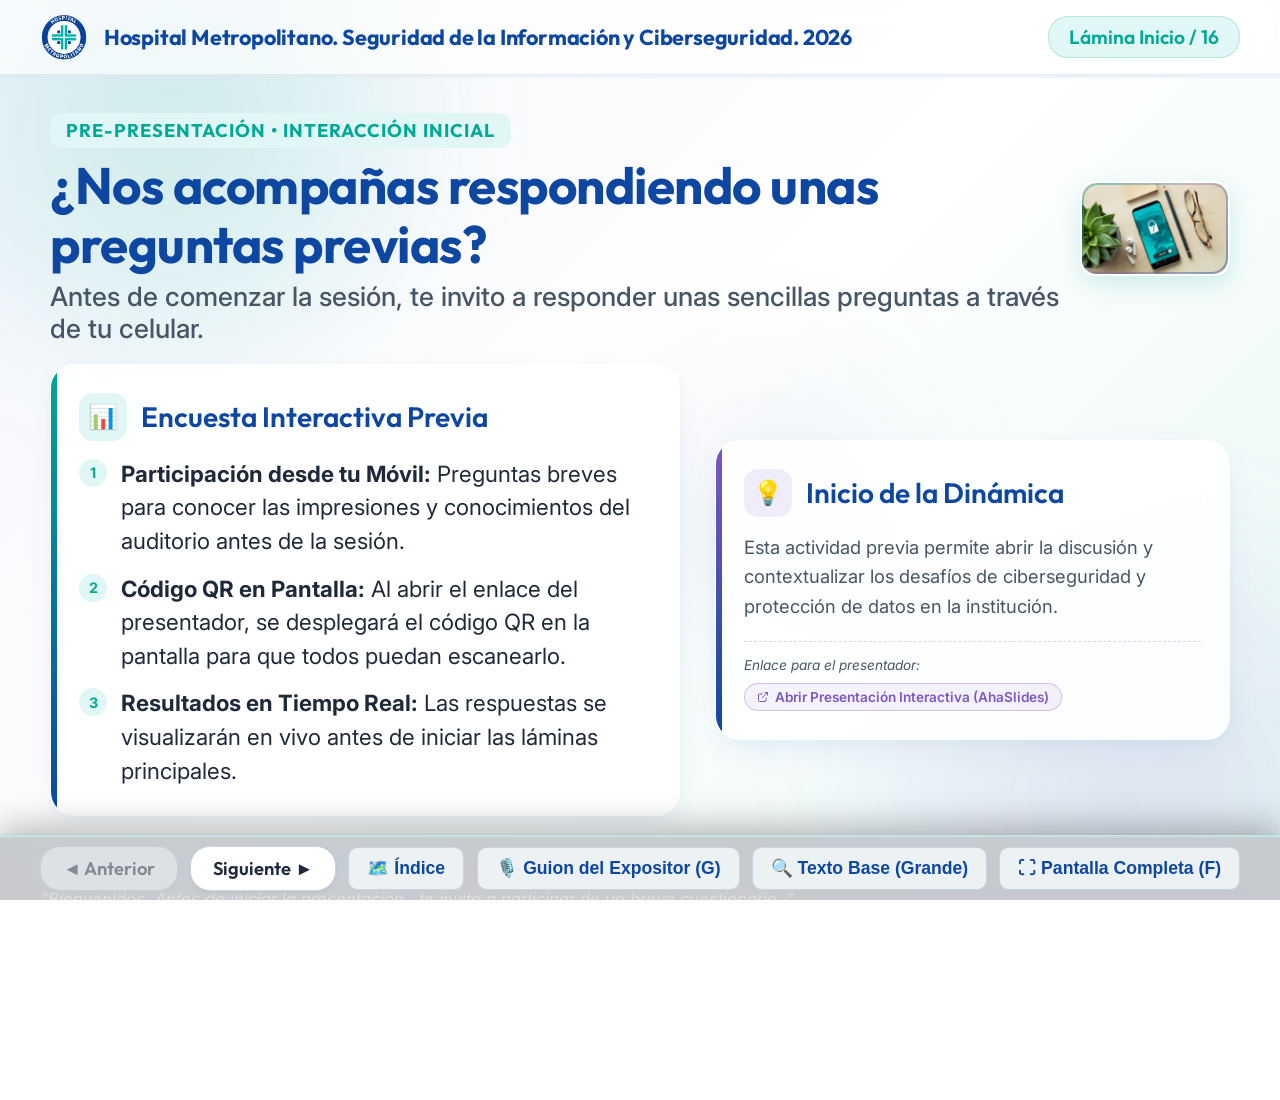
==== commit 2c19415e: "Agregar lamina 2 con analisis de experimento QR cafeteria y estadisticas QShing" ====
--- a/index.html
+++ b/index.html
@@ -190,10 +190,158 @@
           </div>
         </div>
       </div>
+    <!-- ==================== LÁMINA 2 (NUEVA: SIMULACIÓN QR CAFETERÍA) ==================== -->
+    <section class="slide" id="slide-2"
+      data-speaker-notes="&quot;En esta lámina analizamos un experimento de campo realizado en los pasillos del hospital: la colocación de un aviso promocional con un código QR que ofrecía descuentos en una nueva cafetería. Durante el 3 de agosto de 2026 registramos un total de 30 accesos exitosos a la ruta simulada. El 40% de las lecturas se concentraron en el horario de café entre las 11:00 y 12:00 hrs. Este ejercicio demuestra la vulnerabilidad frente a vectores de Phishing Físico o QShing, donde la curiosidad impulsa a los usuarios a escanear enlaces no verificados en el entorno hospitalario.&quot;">
+      <div class="slide-title-group-with-image">
+        <div>
+          <span class="slide-tag">Experimento de Campo • Phishing Físico (QShing)</span>
+          <h1 class="slide-h1">Simulación QR: Comportamiento de Usuarios ante Cartel Publicitario</h1>
+          <p class="slide-subtitle">Medición de Accesos a Código QR Promocional (&quot;Nueva Cafetería&quot;) en Pasillos del Hospital (03 de Agosto de 2026)</p>
+        </div>
+        <div class="cinematic-title-thumbnail" onclick="openModal('modalImgCartel')" style="cursor: pointer;" title="Haz clic para ampliar el cartel en tamaño completo">
+          <img src="imagenes/cartel.jpg" alt="Cartel Promocional QR Cafetería">
+        </div>
+      </div>
+
+      <div class="slide-grid-2" style="grid-template-columns: 1.15fr 0.85fr; gap: 24px; align-items: start;">
+        
+        <!-- COLUMNA IZQUIERDA: ESTADÍSTICAS Y GRÁFICO DE HORARIOS -->
+        <div style="display: flex; flex-direction: column; gap: 16px;">
+          
+          <!-- BANNER KPI DE ACCESOS -->
+          <div style="display: flex; gap: 14px; align-items: center; background: linear-gradient(135deg, rgba(13, 71, 161, 0.08) 0%, rgba(0, 168, 150, 0.12) 100%); border: 1px solid rgba(0, 168, 150, 0.3); padding: 14px 20px; border-radius: var(--radius-md); box-shadow: var(--shadow-soft);">
+            <div style="background: var(--color-navy); color: #ffffff; padding: 12px 18px; border-radius: 14px; text-align: center; box-shadow: 0 4px 12px rgba(13, 71, 161, 0.3); flex-shrink: 0;">
+              <div style="font-size: 2.2rem; font-weight: 800; font-family: var(--font-heading); line-height: 1;">30</div>
+              <div style="font-size: 0.75rem; text-transform: uppercase; font-weight: 700; letter-spacing: 0.5px; opacity: 0.9; margin-top: 2px;">Accesos Totales</div>
+            </div>
+            <div>
+              <h3 style="font-size: calc(var(--h3-size) * 0.9); font-weight: 700; color: var(--color-navy); margin-bottom: 4px;">Peticiones Exitosas (HTTP 200) a /qr/ y logo.png</h3>
+              <p style="font-size: calc(var(--body-size) * 0.9); color: var(--color-text-muted); line-height: 1.4;">
+                Registradas el <strong>03 de Agosto de 2026</strong>. El 40% del tráfico se concentró en la hora del café (11:00 hrs).
+              </p>
+            </div>
+          </div>
+
+          <!-- TARJETA DISTRIBUCIÓN HORARIA -->
+          <div class="fluid-card fluid-card-teal" style="padding: 20px 24px;">
+            <div class="card-header" style="margin-bottom: 12px;">
+              <div class="card-icon card-icon-teal">📊</div>
+              <h2 class="card-h2">Distribución de Accesos por Horario (UTC-4)</h2>
+            </div>
+            
+            <!-- CONTENEDOR DE BARRAS DE FRECUENCIA -->
+            <div style="display: flex; flex-direction: column; gap: 8px; margin-top: 10px;">
+              
+              <!-- 10:00 - 10:59 -->
+              <div style="display: flex; align-items: center; gap: 10px; font-size: calc(var(--body-size) * 0.85);">
+                <div style="width: 105px; font-weight: 600; color: var(--color-navy-dark);">10:00 - 10:59 hrs</div>
+                <div style="flex: 1; background: rgba(226, 232, 240, 0.6); height: 20px; border-radius: 10px; overflow: hidden; position: relative;">
+                  <div style="width: 33.3%; background: linear-gradient(90deg, #0d47a1, #00a896); height: 100%; border-radius: 10px;"></div>
+                </div>
+                <div style="width: 70px; text-align: right; font-weight: 700; color: var(--color-navy);">4 accesos</div>
+              </div>
+
+              <!-- 11:00 - 11:59 (PICO MAXIMO) -->
+              <div style="display: flex; align-items: center; gap: 10px; font-size: calc(var(--body-size) * 0.85); background: rgba(239, 68, 68, 0.08); padding: 4px 8px; border-radius: 8px; border: 1px solid rgba(239, 68, 68, 0.2);">
+                <div style="width: 97px; font-weight: 800; color: #dc2626;">🔥 11:00 - 11:59</div>
+                <div style="flex: 1; background: rgba(226, 232, 240, 0.6); height: 20px; border-radius: 10px; overflow: hidden; position: relative;">
+                  <div style="width: 100%; background: linear-gradient(90deg, #ef4444, #f59e0b); height: 100%; border-radius: 10px;"></div>
+                </div>
+                <div style="width: 85px; text-align: right; font-weight: 800; color: #dc2626;">12 (40%) 🔥</div>
+              </div>
+
+              <!-- 12:00 - 12:59 -->
+              <div style="display: flex; align-items: center; gap: 10px; font-size: calc(var(--body-size) * 0.85);">
+                <div style="width: 105px; font-weight: 600; color: var(--color-navy-dark);">12:00 - 12:59 hrs</div>
+                <div style="flex: 1; background: rgba(226, 232, 240, 0.6); height: 20px; border-radius: 10px; overflow: hidden;">
+                  <div style="width: 25%; background: linear-gradient(90deg, #0d47a1, #00a896); height: 100%; border-radius: 10px;"></div>
+                </div>
+                <div style="width: 70px; text-align: right; font-weight: 700; color: var(--color-navy);">3 accesos</div>
+              </div>
+
+              <!-- 13:00 - 13:59 -->
+              <div style="display: flex; align-items: center; gap: 10px; font-size: calc(var(--body-size) * 0.85);">
+                <div style="width: 105px; font-weight: 600; color: var(--color-navy-dark);">13:00 - 13:59 hrs</div>
+                <div style="flex: 1; background: rgba(226, 232, 240, 0.6); height: 20px; border-radius: 10px; overflow: hidden;">
+                  <div style="width: 25%; background: linear-gradient(90deg, #0d47a1, #00a896); height: 100%; border-radius: 10px;"></div>
+                </div>
+                <div style="width: 70px; text-align: right; font-weight: 700; color: var(--color-navy);">3 accesos</div>
+              </div>
+
+              <!-- 15:00 - 15:59 (SEGUNDO PICO) -->
+              <div style="display: flex; align-items: center; gap: 10px; font-size: calc(var(--body-size) * 0.85); background: rgba(126, 87, 194, 0.08); padding: 4px 8px; border-radius: 8px;">
+                <div style="width: 97px; font-weight: 700; color: #7e57c2;">⚡ 15:00 - 15:59</div>
+                <div style="flex: 1; background: rgba(226, 232, 240, 0.6); height: 20px; border-radius: 10px; overflow: hidden;">
+                  <div style="width: 50%; background: linear-gradient(90deg, #7e57c2, #00a896); height: 100%; border-radius: 10px;"></div>
+                </div>
+                <div style="width: 70px; text-align: right; font-weight: 700; color: #7e57c2;">6 accesos</div>
+              </div>
+
+              <!-- 16:00 - 16:59 -->
+              <div style="display: flex; align-items: center; gap: 10px; font-size: calc(var(--body-size) * 0.85);">
+                <div style="width: 105px; font-weight: 600; color: var(--color-navy-dark);">16:00 - 16:59 hrs</div>
+                <div style="flex: 1; background: rgba(226, 232, 240, 0.6); height: 20px; border-radius: 10px; overflow: hidden;">
+                  <div style="width: 8.3%; background: linear-gradient(90deg, #0d47a1, #00a896); height: 100%; border-radius: 10px;"></div>
+                </div>
+                <div style="width: 70px; text-align: right; font-weight: 700; color: var(--color-navy);">1 acceso</div>
+              </div>
+
+              <!-- 21:00 - 21:59 -->
+              <div style="display: flex; align-items: center; gap: 10px; font-size: calc(var(--body-size) * 0.85);">
+                <div style="width: 105px; font-weight: 600; color: var(--color-navy-dark);">21:00 - 21:59 hrs</div>
+                <div style="flex: 1; background: rgba(226, 232, 240, 0.6); height: 20px; border-radius: 10px; overflow: hidden;">
+                  <div style="width: 25%; background: linear-gradient(90deg, #0d47a1, #00a896); height: 100%; border-radius: 10px;"></div>
+                </div>
+                <div style="width: 70px; text-align: right; font-weight: 700; color: var(--color-navy);">3 accesos</div>
+              </div>
+
+            </div>
+
+            <!-- BOTÓN PARA POP-UP CON DETALLE DE LOGS -->
+            <button class="popup-btn" onclick="openModal('modalDetalleQR')" style="margin-top: 16px; width: 100%; justify-content: center;">
+              <svg viewBox="0 0 24 24">
+                <path d="M19 3H5c-1.1 0-2 .9-2 2v14c0 1.1.9 2 2 2h14c1.1 0 2-.9 2-2V5c0-1.1-.9-2-2-2zm-2 10h-4v4h-2v-4H7v-2h4V7h2v4h4v2z" />
+              </svg>
+              📱 Ver Registro Detallado de Dispositivos e IPs
+            </button>
+          </div>
+
+        </div>
+
+        <!-- COLUMNA DERECHA: CARTEL PUBLICITARIO Y RIESGO DE SEGURIDAD -->
+        <div style="display: flex; flex-direction: column; gap: 16px;">
+          
+          <!-- CONTENEDOR FOTOGRÁFICO DEL CARTEL EN PASILLO -->
+          <div class="fluid-image-wrapper" onclick="openModal('modalImgCartel')" style="cursor: pointer; min-height: 280px; max-height: 330px;" title="Haz clic para ver el cartel a pantalla completa">
+            <img src="imagenes/cartel.jpg" alt="Aviso Publicitario con Código QR en Pasillos del Hospital">
+            <div class="fluid-image-overlay">
+              🔎 Clic para ampliar Cartel Promocional Simulado en Pasillo
+            </div>
+          </div>
+
+          <!-- TARJETA DE ANÁLISIS DE RIESGO DE CIBERSEGURIDAD -->
+          <div class="fluid-card fluid-card-purple" style="padding: 18px 22px;">
+            <div class="card-header" style="margin-bottom: 10px;">
+              <div class="card-icon card-icon-lavender">⚠️</div>
+              <h2 class="card-h2" style="font-size: calc(var(--h3-size) * 0.95);">Lecciones de Ciberseguridad (QShing)</h2>
+            </div>
+            <div class="card-body" style="font-size: calc(var(--body-size) * 0.88); line-height: 1.45;">
+              <ul style="padding-left: 18px; display: flex; flex-direction: column; gap: 8px;">
+                <li><strong>Ingeniería Social Física:</strong> El cebo ("Descuento Cafetería") explota la confianza del entorno hospitalario.</li>
+                <li><strong>Riesgo de Malware Móvil:</strong> Un código QR malicioso puede redirigir a portales de <em>Phishing</em> o descargas de troyanos.</li>
+                <li><strong>Superficie de Ataque:</strong> Los dispositivos móviles personales (BYOD) conectados a la red del hospital pueden comprometer el perímetro OIV.</li>
+              </ul>
+            </div>
+          </div>
+
+        </div>
+
+      </div>
     </section>
 
-    <!-- ==================== LÁMINA 2 ==================== -->
-    <section class="slide" id="slide-2"
+    <!-- ==================== LÁMINA 3 ==================== -->
+    <section class="slide" id="slide-3"
       data-speaker-notes="&quot;Buenos días / tardes. La presente sesión aborda las exigencias legales que rigen el tratamiento de la información y la infraestructura digital en nuestra institución. El cumplimiento de estas normas es obligatorio para todo el personal, independientemente de su régimen contractual. Analizaremos las implicancias jurídicas directas sobre el puesto de trabajo y las conductas requeridas para dar cumplimiento al marco regulatorio vigente.&quot;">
       <div class="slide-title-group">
         <span class="slide-tag">Parte 1 • Diapositiva 1</span>
@@ -797,8 +945,8 @@
       </div>
     </section>
 
-    <!-- ==================== LÁMINA 12 ==================== -->
-    <section class="slide" id="slide-12"
+    <!-- ==================== LÁMINA 13 ==================== -->
+    <section class="slide" id="slide-13"
       data-speaker-notes="&quot;A continuación analizamos el marco estructural de un ciberataque a través de sus 7 fases de intrusión o Cyber Kill Chain. El atacante comienza recopilando información expuesta (Reconocimiento), prepara diccionarios de claves (Armamentización), logra el acceso inicial mediante fuerza bruta o la falta de MFA (Explotación), establece persistencia e instala puertas traseras (Instalación), eleva privilegios a Administrador de Dominio, crea un canal constante de Comando y Control (C2) y finalmente ejecuta el impacto mediante exfiltración de datos y cifrado.&quot;">
       <div class="slide-title-group-with-image">
         <div>
@@ -905,8 +1053,8 @@
       </div>
     </section>
 
-    <!-- ==================== LÁMINA 13 ==================== -->
-    <section class="slide" id="slide-13"
+    <!-- ==================== LÁMINA 14 ==================== -->
+    <section class="slide" id="slide-14"
       data-speaker-notes="&quot;Analizamos finalmente la secuencia de detonación de un ataque de Ransomware en 5 fases. Comprender esta progresión demuestra cómo una simple omisión de conducta individual desencadena la paralización completa del hospital.&quot;">
       <div class="slide-title-group-with-image">
         <div>
@@ -978,8 +1126,8 @@
       </div>
     </section>
 
-    <!-- ==================== LÁMINA 14 ==================== -->
-    <section class="slide" id="slide-14"
+    <!-- ==================== LÁMINA 15 ==================== -->
+    <section class="slide" id="slide-15"
       data-speaker-notes="&quot;Para concluir esta presentación, es fundamental sintetizar una realidad que enfrentan las instituciones de salud: si bien los recursos tecnológicos y presupuestarios no siempre son los ideales o de última generación, existe un espacio de protección inmensamente valioso en las conductas del personal. El factor humano no debe verse únicamente como un punto de vulnerabilidad, sino como la primera línea de defensa activa y consciente. Cuando un funcionario duda antes de hacer clic, reporta una anomalía dentro de las 3 horas reglamentarias y mantiene una higiene digital rigurosa, compensa las brechas de la infraestructura y salvaguarda la vida y los datos de nuestros pacientes.&quot;">
       <div class="slide-title-group-with-image" style="margin-bottom: 12px;">
         <div>
@@ -1078,8 +1226,8 @@
 
     </section>
 
-    <!-- ==================== LÁMINA 15 ==================== -->
-    <section class="slide" id="slide-15"
+    <!-- ==================== LÁMINA 16 ==================== -->
+    <section class="slide" id="slide-16"
       data-speaker-notes="&quot;Para finalizar este bloque especial o Bonus Track, analizamos la aceleración exponencial en el desarrollo de la Inteligencia Artificial entre 2023 y 2026. Observamos cómo los ciclos de vida de los modelos insignia cayeron de 18 meses a apenas 3 a 5 meses, mientras que la generación de datos sintéticos pasó de ser marginal a representar hasta el 60% del entrenamiento. Además, la dependencia de código autogenerado supera el 50% y los parches de capacidades pasaron de ser esporádicos a actualizaciones continuas semanales vía API.&quot;">
       <div class="slide-title-group-with-image" style="margin-bottom: 12px;">
         <div>
@@ -1223,6 +1371,146 @@
     </div>
   </div>
 
+  <!-- MODAL IMAGEN FULLSCREEN CARTEL QR -->
+  <div class="modal-backdrop" id="modalImgCartel" onclick="closeModal('modalImgCartel')"
+    style="background: rgba(10, 25, 47, 0.92); backdrop-filter: blur(12px);">
+    <div class="modal-container"
+      style="max-width: 95vw; max-height: 95vh; padding: 0; background: transparent; border: none; box-shadow: none; display: flex; flex-direction: column; align-items: center; justify-content: center;"
+      onclick="event.stopPropagation();">
+      <div style="position: absolute; top: 15px; right: 25px; z-index: 10000;">
+        <button class="modal-close-btn" onclick="closeModal('modalImgCartel')"
+          style="background: #dc2626; color: #fff; border-radius: 50%; width: 48px; height: 48px; font-size: 2rem; line-height: 1; border: 2px solid #fff; box-shadow: 0 4px 15px rgba(0,0,0,0.5); cursor: pointer;">&times;</button>
+      </div>
+      <div
+        style="max-width: 92vw; max-height: 84vh; overflow: hidden; border-radius: 16px; box-shadow: 0 25px 60px rgba(0,0,0,0.6); border: 3px solid rgba(255,255,255,0.9);">
+        <img src="imagenes/cartel.jpg" alt="Cartel Promocional Simulado con Código QR"
+          style="width: 100%; height: 100%; object-fit: contain; max-height: 84vh; display: block;">
+      </div>
+      <p
+        style="color: #ffffff; margin-top: 14px; font-size: 1.15rem; font-family: var(--font-body); font-weight: 500; text-shadow: 0 2px 4px rgba(0,0,0,0.9); background: rgba(0,0,0,0.7); padding: 8px 24px; border-radius: 24px; border: 1px solid rgba(255,255,255,0.2);">
+        ☕ Cartel Publicitario de "Nueva Cafetería" expuesto en pasillos del hospital • Haz clic en [ X ] o presiona ESC para cerrar
+      </p>
+    </div>
+  </div>
+
+  <!-- POPUP REGISTRO DETALLADO QR -->
+  <div class="modal-backdrop" id="modalDetalleQR">
+    <div class="modal-container"
+      style="max-width: 1100px; max-height: 90vh; overflow-y: auto; background: #0f172a; color: #f8fafc; border: 1px solid rgba(255,255,255,0.15); border-radius: 16px; box-shadow: 0 25px 50px -12px rgba(0, 0, 0, 0.7);">
+      <div class="modal-header"
+        style="background: linear-gradient(135deg, #1e293b 0%, #0f172a 100%); padding: 20px 24px; border-bottom: 1px solid rgba(255,255,255,0.1); display: flex; justify-content: space-between; align-items: center; position: sticky; top: 0; z-index: 10;">
+        <div>
+          <div class="modal-title"
+            style="font-size: 1.4rem; font-weight: 700; color: #38bdf8; font-family: var(--font-heading, sans-serif); display: flex; align-items: center; gap: 10px;">
+            <span>📱</span> Simulación de Phishing Físico (QShing): Registro de Lecturas QR
+          </div>
+          <div style="font-size: 0.88rem; color: #94a3b8; margin-top: 4px;">
+            Desglose analítico de accesos HTTP 200 a /qr/ y /qr/logo.png (Día 03 de Agosto de 2026 • Hora Chile UTC-4)
+          </div>
+        </div>
+        <button class="modal-close-btn" onclick="closeModal('modalDetalleQR')"
+          style="background: rgba(255,255,255,0.1); color: #fff; border: 1px solid rgba(255,255,255,0.2); width: 36px; height: 36px; border-radius: 50%; font-size: 1.4rem; cursor: pointer; display: flex; align-items: center; justify-content: center;">&times;</button>
+      </div>
+
+      <div class="modal-body" style="padding: 24px; display: flex; flex-direction: column; gap: 24px;">
+
+        <!-- RESUMEN DE AMENAZA DE QSHING -->
+        <div style="background: rgba(14, 165, 233, 0.1); border-left: 4px solid #38bdf8; padding: 16px 20px; border-radius: 8px; font-size: 0.95rem; line-height: 1.6; color: #e2e8f0;">
+          💡 <strong>¿Qué es QShing?</strong> El <em>QShing</em> (QR Phishing) es una técnica de ingeniería social donde los atacantes reemplazan o colocan códigos QR falsos en lugares físicos de alto tráfico (pasillos, afiches, mesas de cafetería) para guiar a las víctimas a sitios maliciosos o descargar código no autorizado.
+        </div>
+
+        <!-- TABLA DE DESGLOSE DE HORARIOS Y LOGS DETALLADOS -->
+        <div style="overflow-x: auto; background: rgba(30, 41, 59, 0.6); border-radius: 12px; border: 1px solid rgba(255,255,255,0.1); padding: 12px;">
+          <table style="width: 100%; border-collapse: collapse; text-align: left; font-size: 0.9rem; color: #e2e8f0;">
+            <thead>
+              <tr style="background: rgba(15, 23, 42, 0.8); border-bottom: 2px solid rgba(255,255,255,0.15); color: #38bdf8;">
+                <th style="padding: 12px; font-weight: 700; width: 18%;">Rango Horario</th>
+                <th style="padding: 12px; font-weight: 700; width: 12%;">Accesos</th>
+                <th style="padding: 12px; font-weight: 700; width: 40%;">Muestras Significativas de Registros (Logs)</th>
+                <th style="padding: 12px; font-weight: 700; width: 30%;">Agentes de Usuario / Referers</th>
+              </tr>
+            </thead>
+            <tbody>
+              
+              <tr style="border-bottom: 1px solid rgba(255,255,255,0.06); background: rgba(255,255,255,0.02);">
+                <td style="padding: 12px; font-weight: 600; color: #f8fafc;">10:00 - 10:59 hrs</td>
+                <td style="padding: 12px; font-weight: 700; color: #38bdf8;">4 accesos</td>
+                <td style="padding: 12px; color: #cbd5e1; font-family: monospace; font-size: 0.85rem;">
+                  • 10:54:16 - Consulta logo.png vía Google Images Proxy<br>
+                  • 10:55:50 - Acceso completo /qr/ y logo.png (IP 186.189.91.178)
+                </td>
+                <td style="padding: 12px; color: #94a3b8; font-size: 0.85rem;">Google Image Proxy / Navegador Web</td>
+              </tr>
+
+              <tr style="border-bottom: 1px solid rgba(255,255,255,0.06); background: rgba(239, 68, 68, 0.15);">
+                <td style="padding: 12px; font-weight: 800; color: #fca5a5;">🔥 11:00 - 11:59 hrs</td>
+                <td style="padding: 12px; font-weight: 800; color: #ef4444;">12 accesos<br><span style="font-size: 0.75rem; font-weight: 600; color: #fca5a5;">(40% del total)</span></td>
+                <td style="padding: 12px; color: #fecdd3; font-family: monospace; font-size: 0.85rem;">
+                  • 11:01:35 - iPhone (104.28.115.49)<br>
+                  • 11:04:00 y 11:04:08 - Recargas iOS (104.28.115.53)<br>
+                  • 11:22:49 - Acceso desde IP 88.99.6.85<br>
+                  • 11:37:35 - Dispositivo Android (181.43.231.193)
+                </td>
+                <td style="padding: 12px; color: #fca5a5; font-size: 0.85rem;">
+                  iPhone / Mobile Safari, Android WebKit.<br>
+                  <em>Pico máximo en horario de café del personal hospitalario.</em>
+                </td>
+              </tr>
+
+              <tr style="border-bottom: 1px solid rgba(255,255,255,0.06); background: rgba(255,255,255,0.02);">
+                <td style="padding: 12px; font-weight: 600; color: #f8fafc;">12:00 - 12:59 hrs</td>
+                <td style="padding: 12px; font-weight: 700; color: #38bdf8;">3 accesos</td>
+                <td style="padding: 12px; color: #cbd5e1; font-family: monospace; font-size: 0.85rem;">
+                  • 12:48:57 - Referer externo desde qr1.me-qr.com
+                </td>
+                <td style="padding: 12px; color: #94a3b8; font-size: 0.85rem;">Plataforma de generación QR (me-qr.com)</td>
+              </tr>
+
+              <tr style="border-bottom: 1px solid rgba(255,255,255,0.06); background: rgba(255,255,255,0.02);">
+                <td style="padding: 12px; font-weight: 600; color: #f8fafc;">13:00 - 13:59 hrs</td>
+                <td style="padding: 12px; font-weight: 700; color: #38bdf8;">3 accesos</td>
+                <td style="padding: 12px; color: #cbd5e1; font-family: monospace; font-size: 0.85rem;">
+                  • 13:32:32 - Acceso desde IP 190.208.14.6
+                </td>
+                <td style="padding: 12px; color: #94a3b8; font-size: 0.85rem;">Navegador Móvil Corporativo / Público</td>
+              </tr>
+
+              <tr style="border-bottom: 1px solid rgba(255,255,255,0.06); background: rgba(126, 87, 194, 0.15);">
+                <td style="padding: 12px; font-weight: 700; color: #e9d5ff;">⚡ 15:00 - 15:59 hrs</td>
+                <td style="padding: 12px; font-weight: 700; color: #c084fc;">6 accesos<br><span style="font-size: 0.75rem; color: #e9d5ff;">(20% del total)</span></td>
+                <td style="padding: 12px; color: #f3e8ff; font-family: monospace; font-size: 0.85rem;">
+                  • 15:37:58 - iPhone (181.42.227.2)<br>
+                  • 15:38:55 - Samsung Internet Browser (186.175.23.157)
+                </td>
+                <td style="padding: 12px; color: #e9d5ff; font-size: 0.85rem;">Mobile Safari (iOS), Samsung Internet.<br><em>Coincide con horario de descanso de tarde.</em></td>
+              </tr>
+
+              <tr style="border-bottom: 1px solid rgba(255,255,255,0.06); background: rgba(255,255,255,0.02);">
+                <td style="padding: 12px; font-weight: 600; color: #f8fafc;">16:00 - 16:59 hrs</td>
+                <td style="padding: 12px; font-weight: 700; color: #38bdf8;">1 acceso</td>
+                <td style="padding: 12px; color: #cbd5e1; font-family: monospace; font-size: 0.85rem;">
+                  • 16:05:56 - Referer Google Keep (IP 186.189.91.178)
+                </td>
+                <td style="padding: 12px; color: #94a3b8; font-size: 0.85rem;">Enlace guardado / compartido vía Google Keep</td>
+              </tr>
+
+              <tr style="background: rgba(255,255,255,0.02);">
+                <td style="padding: 12px; font-weight: 600; color: #f8fafc;">21:00 - 21:59 hrs</td>
+                <td style="padding: 12px; font-weight: 700; color: #38bdf8;">3 accesos</td>
+                <td style="padding: 12px; color: #cbd5e1; font-family: monospace; font-size: 0.85rem;">
+                  • 21:02:35 y 21:02:44 - Visitas desde IPs 200.54.141.255 y 190.208.14.69
+                </td>
+                <td style="padding: 12px; color: #94a3b8; font-size: 0.85rem;">Visitas nocturnas / Turno de noche hospitalario</td>
+              </tr>
+
+            </tbody>
+          </table>
+        </div>
+
+      </div>
+    </div>
+  </div>
+
   <!-- POPUP ESTADÍSTICAS ENRIQUECIDO -->
   <div class="modal-backdrop" id="modalEstadisticas">
     <div class="modal-container"
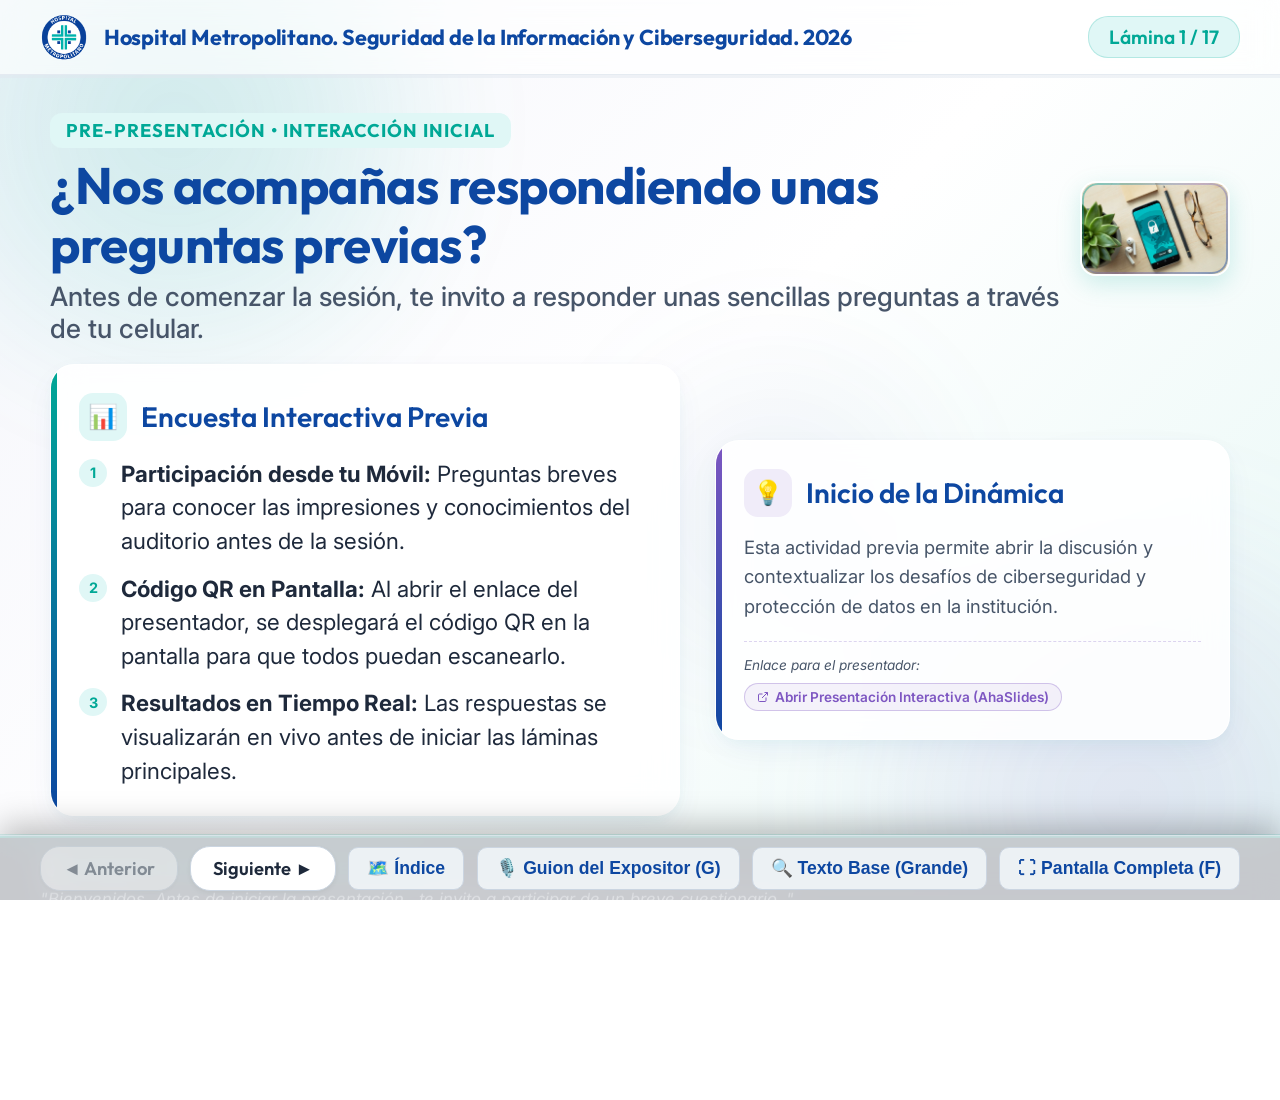
==== commit 42145503: "Corregir cierre de etiquetas de lamina 1, reactivar visibilidad de lamina QR y estandarizar numeraci" ====
--- a/index.html
+++ b/index.html
@@ -190,6 +190,8 @@
           </div>
         </div>
       </div>
+    </section>
+
     <!-- ==================== LÁMINA 2 (NUEVA: SIMULACIÓN QR CAFETERÍA) ==================== -->
     <section class="slide" id="slide-2"
       data-speaker-notes="&quot;En esta lámina analizamos un experimento de campo realizado en los pasillos del hospital: la colocación de un aviso promocional con un código QR que ofrecía descuentos en una nueva cafetería. Durante el 3 de agosto de 2026 registramos un total de 30 accesos exitosos a la ruta simulada. El 40% de las lecturas se concentraron en el horario de café entre las 11:00 y 12:00 hrs. Este ejercicio demuestra la vulnerabilidad frente a vectores de Phishing Físico o QShing, donde la curiosidad impulsa a los usuarios a escanear enlaces no verificados en el entorno hospitalario.&quot;">
@@ -395,8 +397,8 @@
       </div>
     </section>
 
-    <!-- ==================== LÁMINA 3 ==================== -->
-    <section class="slide" id="slide-3"
+    <!-- ==================== LÁMINA 4 ==================== -->
+    <section class="slide" id="slide-4"
       data-speaker-notes="&quot;Bajo la Ley N° 21.663, el hospital está clasificado como Operador de Importancia Vital. La ley obliga a mantener la operación continua de los sistemas y a reportar cualquier evento anómalo dentro de un límite estricto de 3 horas. La detección oportuna en el equipo de usuario es el insumo inicial necesario para activar el protocolo de contención institucional. Despleguemos el detalle técnico de esta ley.&quot;">
       <div class="slide-title-group">
         <span class="slide-tag">Parte 1 • Diapositiva 2</span>
@@ -453,8 +455,8 @@
       </div>
     </section>
 
-    <!-- ==================== LÁMINA 4 ==================== -->
-    <section class="slide" id="slide-4"
+    <!-- ==================== LÁMINA 5 ==================== -->
+    <section class="slide" id="slide-5"
       data-speaker-notes="&quot;El tratamiento de los datos personales y de salud está regulado por la Ley N° 20.584 y la Ley N° 21.719. El acceso a las bases de datos corporativas está limitado al principio de necesidad de saber y al rol asignado a la función del trabajador. Toda consulta en el sistema queda registrada en bitácoras de auditoría no modificables. Veamos los derechos y deberes asociados en el siguiente pop-up.&quot;">
       <div class="slide-title-group">
         <span class="slide-tag">Parte 1 • Diapositiva 3</span>
@@ -512,8 +514,8 @@
       </div>
     </section>
 
-    <!-- ==================== LÁMINA 5 ==================== -->
-    <section class="slide" id="slide-5"
+    <!-- ==================== LÁMINA 6 ==================== -->
+    <section class="slide" id="slide-6"
       data-speaker-notes="&quot;El Ministerio de Salud operativiza estas leyes mediante el Instructivo ITS-NC-007 y sus resoluciones complementarias. Este marco establece normas de obligatorio cumplimiento: prohibición absoluta de compartir credenciales, uso obligatorio de autenticación multifactor y el bloqueo sistemático de la pantalla al ausentarse de la estación de trabajo. Revisemos las exigencias operativas específicas.&quot;">
       <div class="slide-title-group">
         <span class="slide-tag">Parte 1 • Diapositiva 4</span>
@@ -571,8 +573,8 @@
       </div>
     </section>
 
-    <!-- ==================== LÁMINA 6 ==================== -->
-    <section class="slide" id="slide-6"
+    <!-- ==================== LÁMINA 7 ==================== -->
+    <section class="slide" id="slide-7"
       data-speaker-notes="&quot;A continuación revisamos la matriz de conductas según el marco normativo vigente. Cada exigencia legal o técnica exige abandonar conductas inapropiadas que constituyen infracciones graves y adoptar las conductas apropiadas de cumplimiento en el día a día.&quot;">
       <div class="slide-title-group-with-image">
         <div>
@@ -646,8 +648,8 @@
       </div>
     </section>
 
-    <!-- ==================== LÁMINA 7 ==================== -->
-    <section class="slide" id="slide-7"
+    <!-- ==================== LÁMINA 8 ==================== -->
+    <section class="slide" id="slide-8"
       data-speaker-notes="&quot;Esta tabla sintética clasifica los incidentes en 4 dimensiones estratégicas: Factor Humano, Resiliencia Tecnológica, Procesos y Ecosistema de Terceros, permitiendo identificar la palanca de gestión específica para cada tipo de riesgo.&quot;">
       <div class="slide-title-group-with-image">
         <div>
@@ -719,8 +721,8 @@
       </div>
     </section>
 
-    <!-- ==================== LÁMINA 8 ==================== -->
-    <section class="slide" id="slide-8"
+    <!-- ==================== LÁMINA 9 ==================== -->
+    <section class="slide" id="slide-9"
       data-speaker-notes="&quot;Revisamos los consejos prácticos en gestión de identidad. El uso de credenciales simples o compartidas es una causa directa de incidentes graves. Las credenciales corporativas constituyen una firma legal estricta y nominativa.&quot;">
       <div class="slide-title-group-with-image">
         <div>
@@ -781,8 +783,8 @@
       </div>
     </section>
 
-    <!-- ==================== LÁMINA 9 ==================== -->
-    <section class="slide" id="slide-9"
+    <!-- ==================== LÁMINA 10 ==================== -->
+    <section class="slide" id="slide-10"
       data-speaker-notes="&quot;El correo electrónico representa el vector de entrada del 90% de los ataques de Ransomware en el sector público. Inspeccionar hipervínculos antes de hacer clic y notificar mensajes sospechosos es la primera línea de defensa hospitalaria.&quot;">
       <div class="slide-title-group-with-image">
         <div>
@@ -836,8 +838,8 @@
       </div>
     </section>
 
-    <!-- ==================== LÁMINA 10 ==================== -->
-    <section class="slide" id="slide-10"
+    <!-- ==================== LÁMINA 11 ==================== -->
+    <section class="slide" id="slide-11"
       data-speaker-notes="&quot;El control de la superficie de ataque implica proteger lo que publicamos y cómo manejamos el puesto de trabajo. Bloquear la pantalla al ausentarse (Win + L) evita el compromiso físico.&quot;">
       <div class="slide-title-group-with-image">
         <div>
@@ -891,8 +893,8 @@
       </div>
     </section>
 
-    <!-- ==================== LÁMINA 11 ==================== -->
-    <section class="slide" id="slide-11"
+    <!-- ==================== LÁMINA 12 ==================== -->
+    <section class="slide" id="slide-12"
       data-speaker-notes="&quot;Los dispositivos físicos y las conexiones remotas deben mantenerse bajo estricto control corporativo. Está prohibido el uso de pendrives personales y la desactivación del antivirus local.&quot;">
       <div class="slide-title-group-with-image">
         <div>
